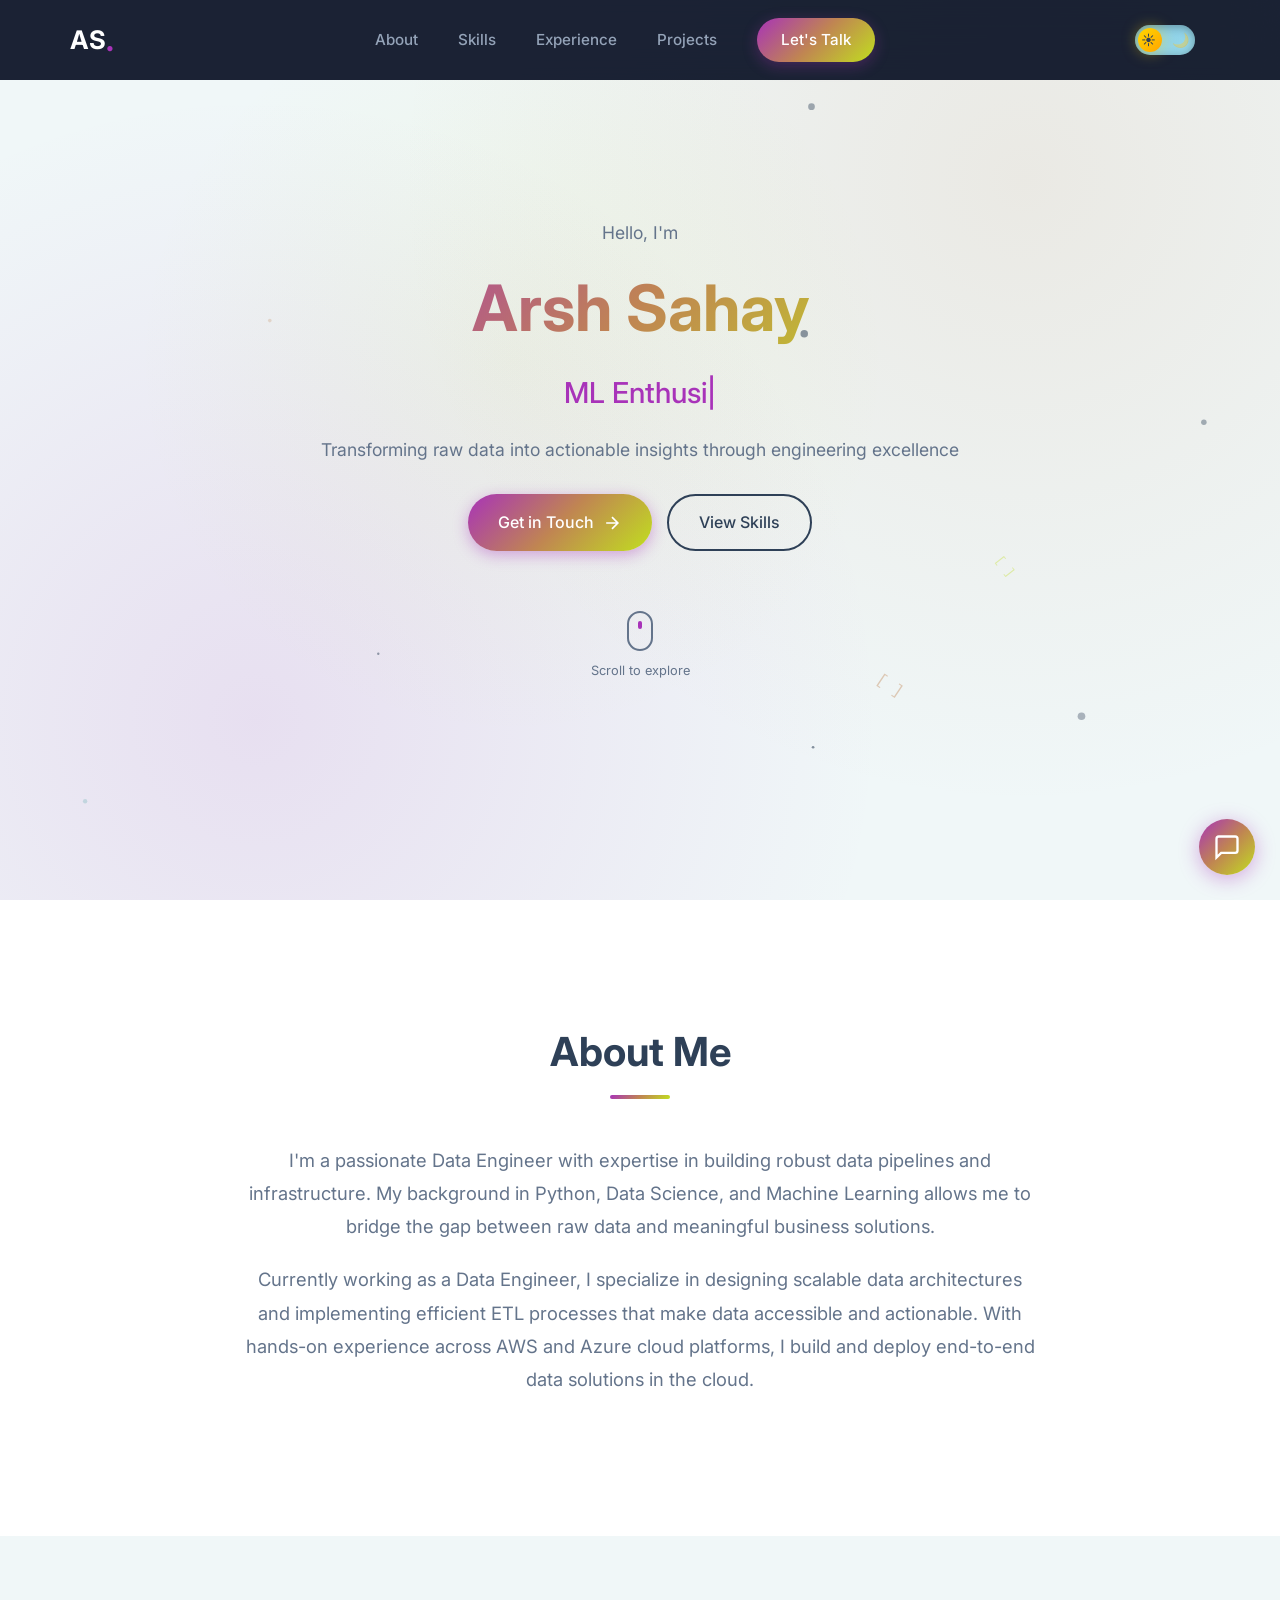
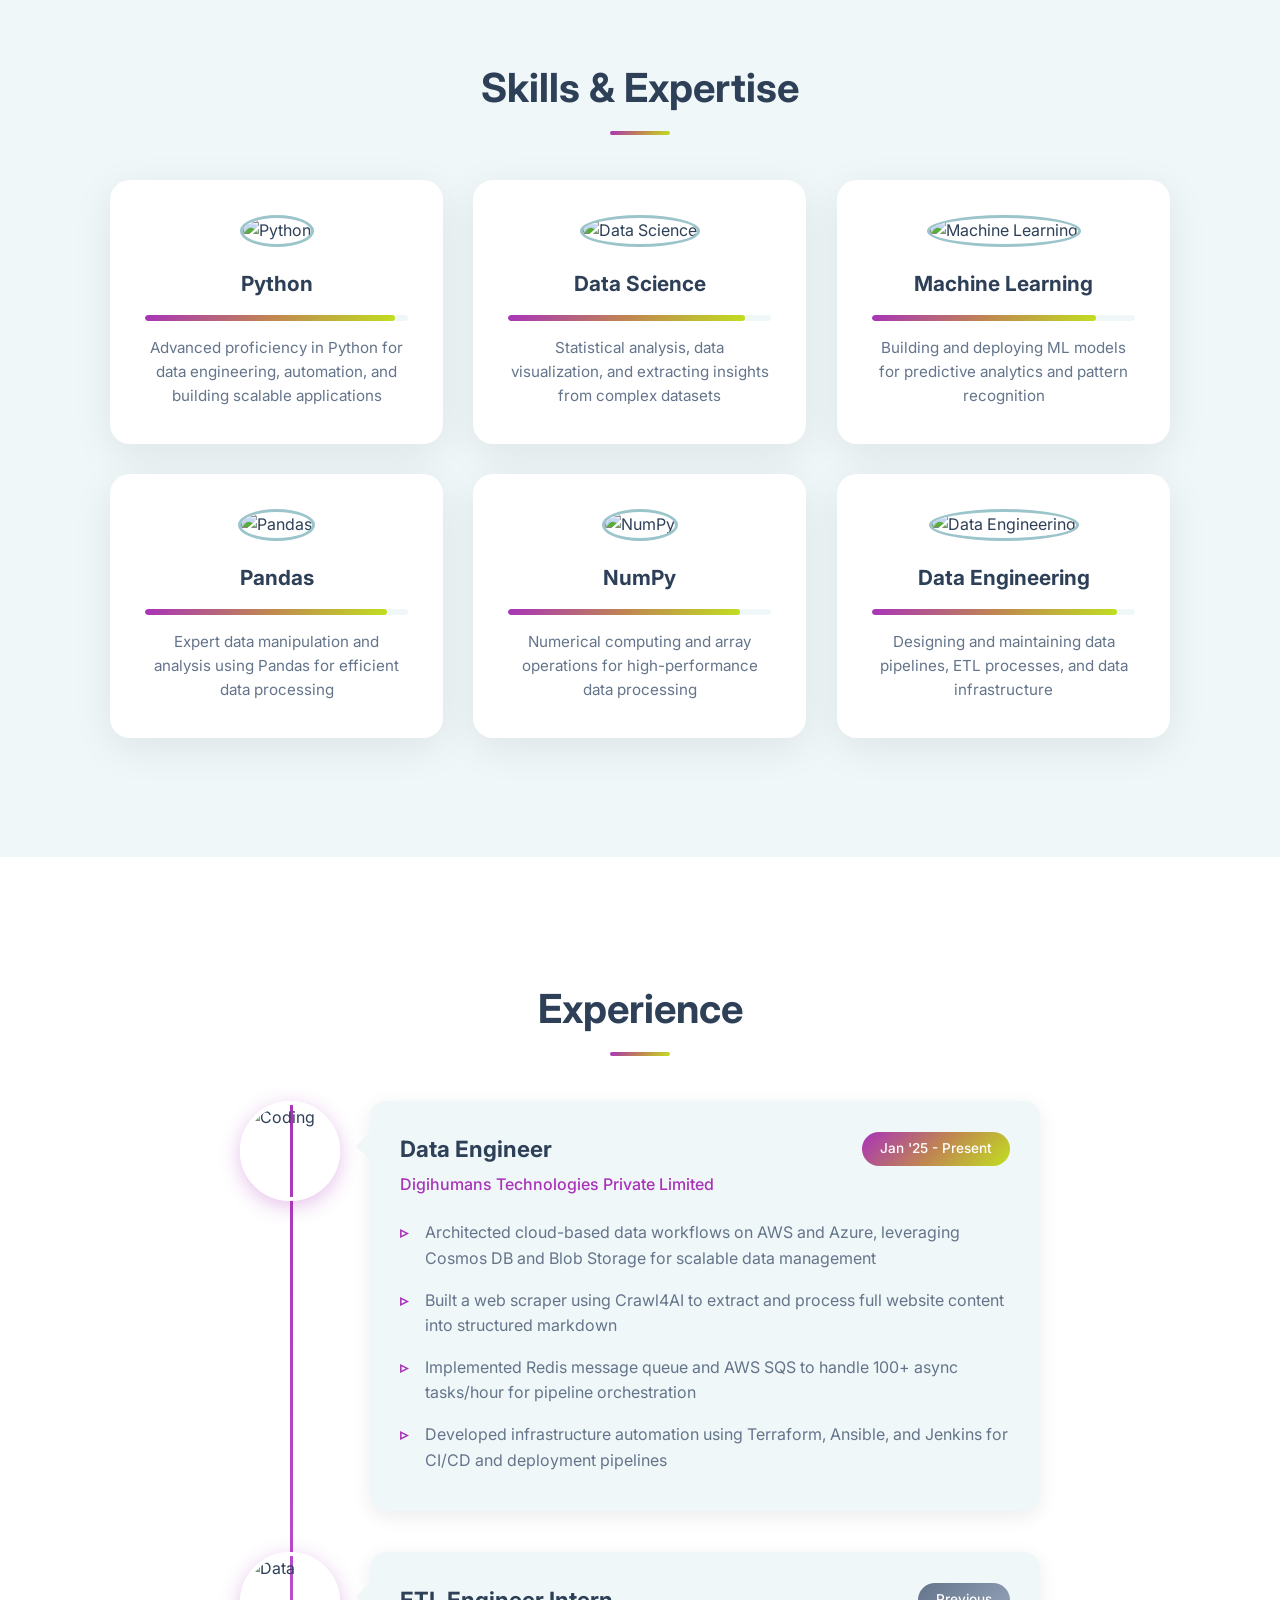
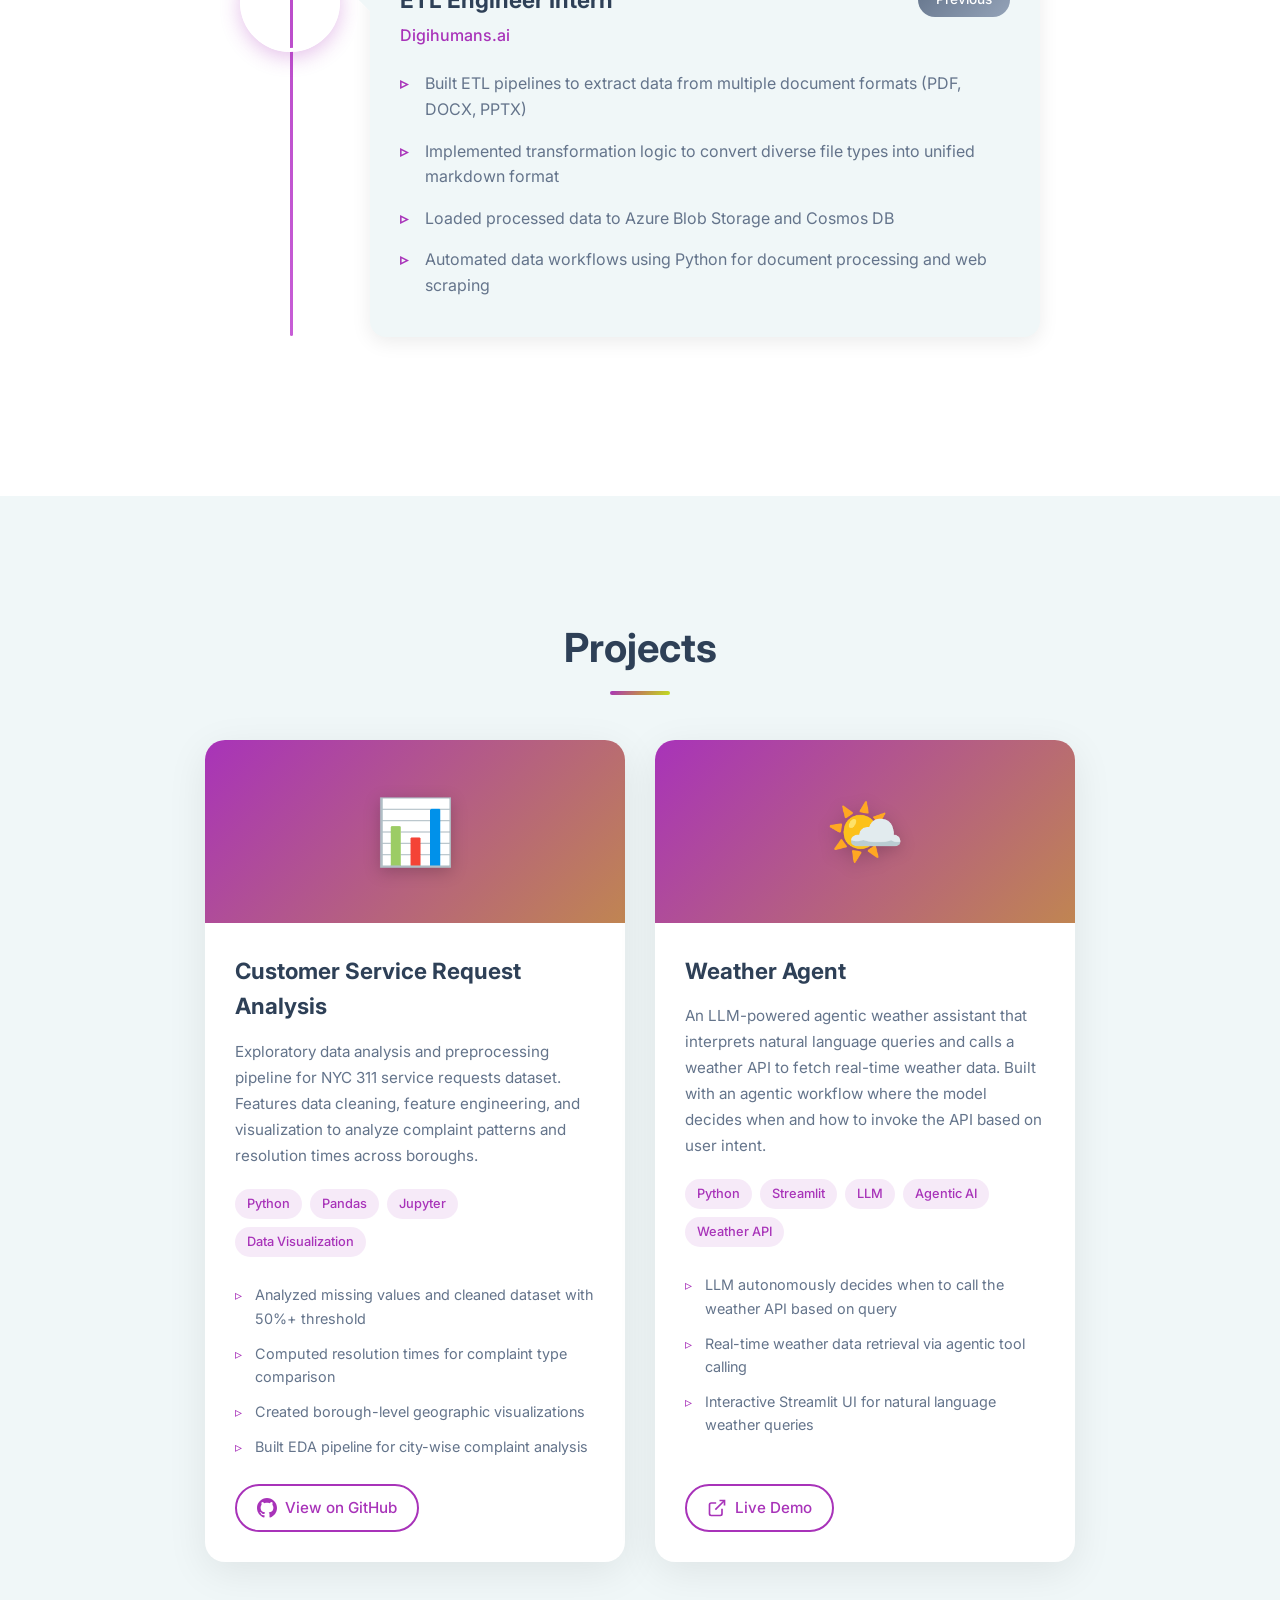
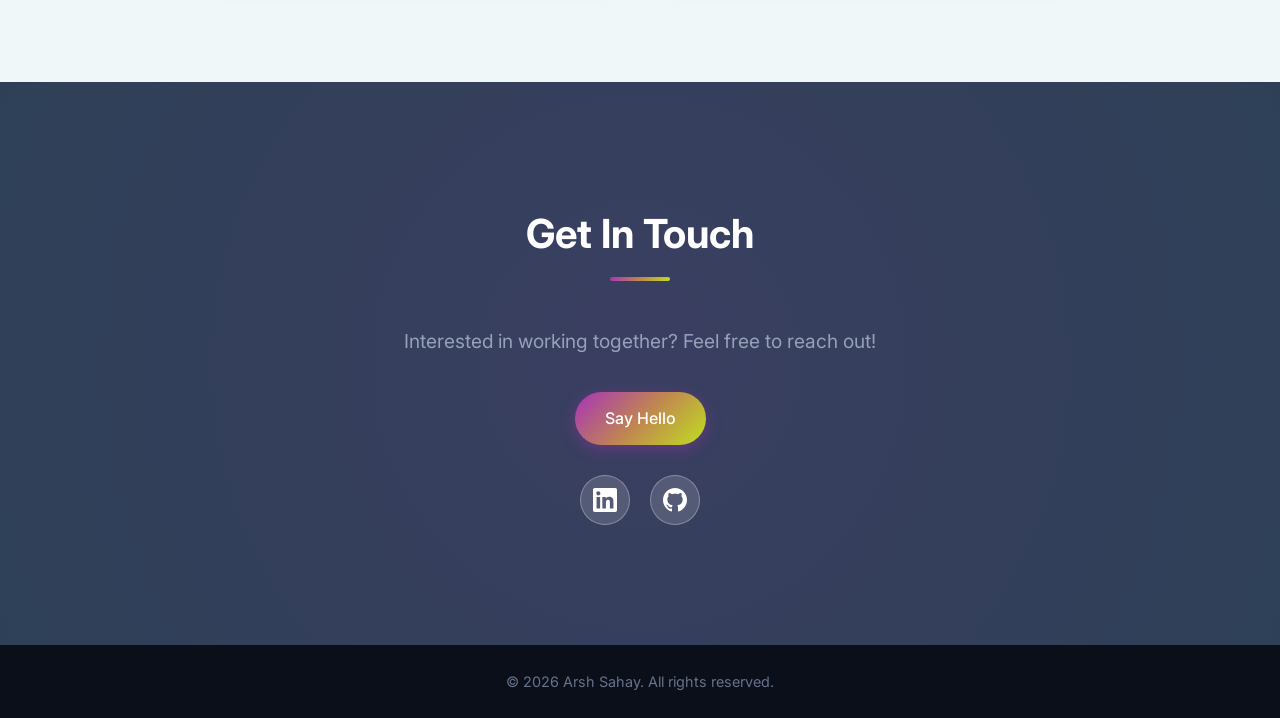
==== index.html @ 1d60248f "updation" ====
<!DOCTYPE html>
<html lang="en">
<head>
    <meta charset="UTF-8">
    <meta name="viewport" content="width=device-width, initial-scale=1.0">
    <title>Arsh Sahay | Data Engineer</title>
    <link rel="icon" type="image/png" href="coder.png">
    <link rel="stylesheet" href="styles.css">
    <link href="https://fonts.googleapis.com/css2?family=Inter:wght@300;400;500;600;700&display=swap" rel="stylesheet">
</head>
<body>
    <!-- Page Loader -->
    <div class="page-loader" id="page-loader">
        <div class="loader-content">
            <div class="loader-logo">AS<span class="loader-dot">.</span></div>
            <div class="loader-bar">
                <div class="loader-progress"></div>
            </div>
            <div class="loader-text">
                <span class="loader-typing"></span>
            </div>
            <div class="loader-particles">
                <span>🐍</span>
                <span>🐼</span>
                <span>📊</span>
                <span>🤖</span>
                <span>💻</span>
            </div>
        </div>
    </div>

    <nav class="navbar">
        <div class="nav-container">
            <a href="#" class="logo">
                <span class="logo-text">AS</span>
                <span class="logo-dot">.</span>
            </a>
            <ul class="nav-links">
                <li><a href="#about">About</a></li>
                <li><a href="#skills">Skills</a></li>
                <li><a href="#experience">Experience</a></li>
                <li><a href="#projects">Projects</a></li>
                <li><a href="#contact" class="nav-btn">Let's Talk</a></li>
            </ul>
            <div class="theme-toggle" id="theme-toggle" aria-label="Toggle dark mode">
                <div class="toggle-track">
                    <span class="toggle-icon sun">☀️</span>
                    <span class="toggle-icon moon">🌙</span>
                    <div class="toggle-thumb"></div>
                </div>
            </div>
            <div class="hamburger">
                <span></span>
                <span></span>
                <span></span>
            </div>
        </div>
    </nav>

    <section class="hero">
        <div class="hero-bg-animation"></div>
        <canvas id="particles-canvas"></canvas>
        <div class="hero-content">
            <p class="greeting">Hello, I'm</p>
            <h1 class="name">Arsh Sahay</h1>
            <h2 class="title">
                <span class="typing-text"></span><span class="cursor">|</span>
            </h2>
            <p class="tagline">Transforming raw data into actionable insights through engineering excellence</p>
            <div class="hero-buttons">
                <a href="#contact" class="btn btn-primary">
                    <span>Get in Touch</span>
                    <svg width="20" height="20" viewBox="0 0 24 24" fill="none" stroke="currentColor" stroke-width="2">
                        <path d="M5 12h14M12 5l7 7-7 7"/>
                    </svg>
                </a>
                <a href="#skills" class="btn btn-secondary">View Skills</a>
            </div>
            <div class="scroll-indicator">
                <div class="mouse"></div>
                <p>Scroll to explore</p>
            </div>
        </div>
    </section>

    <section id="about" class="about">
        <div class="container">
            <h2 class="section-title">About Me</h2>
            <div class="about-content">
                <p>I'm a passionate Data Engineer with expertise in building robust data pipelines and infrastructure. My background in Python, Data Science, and Machine Learning allows me to bridge the gap between raw data and meaningful business solutions.</p>
                <p>Currently working as a Data Engineer, I specialize in designing scalable data architectures and implementing efficient ETL processes that make data accessible and actionable. With hands-on experience across AWS and Azure cloud platforms, I build and deploy end-to-end data solutions in the cloud.</p>
            </div>
        </div>
    </section>
</body>
</html>

    <section id="skills" class="skills">
        <div class="container">
            <h2 class="section-title">Skills & Expertise</h2>
            <div class="skills-grid">
                <div class="skill-card" data-tilt>
                    <div class="skill-icon">
                        <img src="https://media.giphy.com/media/coxQHKASG60HrHtvkt/giphy.gif" alt="Python" class="skill-gif">
                    </div>
                    <h3>Python</h3>
                    <div class="skill-bar"><div class="skill-progress" data-progress="95"></div></div>
                    <p>Advanced proficiency in Python for data engineering, automation, and building scalable applications</p>
                </div>
                <div class="skill-card" data-tilt>
                    <div class="skill-icon">
                        <img src="https://media.giphy.com/media/l46Cy1rHbQ92uuLXa/giphy.gif" alt="Data Science" class="skill-gif">
                    </div>
                    <h3>Data Science</h3>
                    <div class="skill-bar"><div class="skill-progress" data-progress="90"></div></div>
                    <p>Statistical analysis, data visualization, and extracting insights from complex datasets</p>
                </div>
                <div class="skill-card" data-tilt>
                    <div class="skill-icon">
                        <img src="https://media.giphy.com/media/LaVp0AyqR5bGsC5Cbm/giphy.gif" alt="Machine Learning" class="skill-gif">
                    </div>
                    <h3>Machine Learning</h3>
                    <div class="skill-bar"><div class="skill-progress" data-progress="85"></div></div>
                    <p>Building and deploying ML models for predictive analytics and pattern recognition</p>
                </div>
                <div class="skill-card" data-tilt>
                    <div class="skill-icon">
                        <img src="https://media.giphy.com/media/xT9IgzoKnwFNmISR8I/giphy.gif" alt="Pandas" class="skill-gif">
                    </div>
                    <h3>Pandas</h3>
                    <div class="skill-bar"><div class="skill-progress" data-progress="92"></div></div>
                    <p>Expert data manipulation and analysis using Pandas for efficient data processing</p>
                </div>
                <div class="skill-card" data-tilt>
                    <div class="skill-icon">
                        <img src="https://media.giphy.com/media/26tn33aiTi1jkl6H6/giphy.gif" alt="NumPy" class="skill-gif">
                    </div>
                    <h3>NumPy</h3>
                    <div class="skill-bar"><div class="skill-progress" data-progress="88"></div></div>
                    <p>Numerical computing and array operations for high-performance data processing</p>
                </div>
                <div class="skill-card" data-tilt>
                    <div class="skill-icon">
                        <img src="https://media.giphy.com/media/3oKIPEqDGUULpEU0aQ/giphy.gif" alt="Data Engineering" class="skill-gif">
                    </div>
                    <h3>Data Engineering</h3>
                    <div class="skill-bar"><div class="skill-progress" data-progress="93"></div></div>
                    <p>Designing and maintaining data pipelines, ETL processes, and data infrastructure</p>
                </div>
            </div>
        </div>
    </section>

    <section id="experience" class="experience">
        <div class="container">
            <h2 class="section-title">Experience</h2>
            <div class="timeline">
                <div class="experience-card animate-on-scroll">
                    <div class="experience-icon">
                        <img src="https://media.giphy.com/media/qgQUggAC3Pfv687qPC/giphy.gif" alt="Coding" class="exp-gif">
                    </div>
                    <div class="experience-content">
                        <div class="experience-header">
                            <h3>Data Engineer</h3>
                            <span class="experience-date">Jan '25 - Present</span>
                        </div>
                        <p class="experience-company">Digihumans Technologies Private Limited</p>
                        <ul class="experience-list">
                            <li>Architected cloud-based data workflows on AWS and Azure, leveraging Cosmos DB and Blob Storage for scalable data management</li>
                            <li>Built a web scraper using Crawl4AI to extract and process full website content into structured markdown</li>
                            <li>Implemented Redis message queue and AWS SQS to handle 100+ async tasks/hour for pipeline orchestration</li>
                            <li>Developed infrastructure automation using Terraform, Ansible, and Jenkins for CI/CD and deployment pipelines</li>
                        </ul>
                    </div>
                </div>
                <div class="experience-card animate-on-scroll">
                    <div class="experience-icon">
                        <img src="https://media.giphy.com/media/l46Cy1rHbQ92uuLXa/giphy.gif" alt="Data" class="exp-gif">
                    </div>
                    <div class="experience-content">
                        <div class="experience-header">
                            <h3>ETL Engineer Intern</h3>
                            <span class="experience-date past">Previous</span>
                        </div>
                        <p class="experience-company">Digihumans.ai</p>
                        <ul class="experience-list">
                            <li>Built ETL pipelines to extract data from multiple document formats (PDF, DOCX, PPTX)</li>
                            <li>Implemented transformation logic to convert diverse file types into unified markdown format</li>
                            <li>Loaded processed data to Azure Blob Storage and Cosmos DB</li>
                            <li>Automated data workflows using Python for document processing and web scraping</li>
                        </ul>
                    </div>
                </div>
            </div>
        </div>
    </section>

    <section id="projects" class="projects">
        <div class="container">
            <h2 class="section-title">Projects</h2>
            <div class="projects-grid">
                <div class="project-card animate-on-scroll">
                    <div class="project-image">
                        <div class="project-icon">📊</div>
                    </div>
                    <div class="project-content">
                        <h3>Customer Service Request Analysis</h3>
                        <p>Exploratory data analysis and preprocessing pipeline for NYC 311 service requests dataset. Features data cleaning, feature engineering, and visualization to analyze complaint patterns and resolution times across boroughs.</p>
                        <div class="project-tech">
                            <span>Python</span>
                            <span>Pandas</span>
                            <span>Jupyter</span>
                            <span>Data Visualization</span>
                        </div>
                        <div class="project-highlights">
                            <ul>
                                <li>Analyzed missing values and cleaned dataset with 50%+ threshold</li>
                                <li>Computed resolution times for complaint type comparison</li>
                                <li>Created borough-level geographic visualizations</li>
                                <li>Built EDA pipeline for city-wise complaint analysis</li>
                            </ul>
                        </div>
                        <div class="project-links">
                            <a href="https://github.com/ArshF1/customer_service_request_analysis" target="_blank" rel="noopener noreferrer" class="project-link">
                                <svg viewBox="0 0 24 24" fill="currentColor" width="20" height="20">
                                    <path d="M12 0c-6.626 0-12 5.373-12 12 0 5.302 3.438 9.8 8.207 11.387.599.111.793-.261.793-.577v-2.234c-3.338.726-4.033-1.416-4.033-1.416-.546-1.387-1.333-1.756-1.333-1.756-1.089-.745.083-.729.083-.729 1.205.084 1.839 1.237 1.839 1.237 1.07 1.834 2.807 1.304 3.492.997.107-.775.418-1.305.762-1.604-2.665-.305-5.467-1.334-5.467-5.931 0-1.311.469-2.381 1.236-3.221-.124-.303-.535-1.524.117-3.176 0 0 1.008-.322 3.301 1.23.957-.266 1.983-.399 3.003-.404 1.02.005 2.047.138 3.006.404 2.291-1.552 3.297-1.23 3.297-1.23.653 1.653.242 2.874.118 3.176.77.84 1.235 1.911 1.235 3.221 0 4.609-2.807 5.624-5.479 5.921.43.372.823 1.102.823 2.222v3.293c0 .319.192.694.801.576 4.765-1.589 8.199-6.086 8.199-11.386 0-6.627-5.373-12-12-12z"/>
                                </svg>
                                View on GitHub
                            </a>
                        </div>
                    </div>
                </div>
                <div class="project-card animate-on-scroll">
                    <div class="project-image">
                        <div class="project-icon">🌤️</div>
                    </div>
                    <div class="project-content">
                        <h3>Weather Agent</h3>
                        <p>An LLM-powered agentic weather assistant that interprets natural language queries and calls a weather API to fetch real-time weather data. Built with an agentic workflow where the model decides when and how to invoke the API based on user intent.</p>
                        <div class="project-tech">
                            <span>Python</span>
                            <span>Streamlit</span>
                            <span>LLM</span>
                            <span>Agentic AI</span>
                            <span>Weather API</span>
                        </div>
                        <div class="project-highlights">
                            <ul>
                                <li>LLM autonomously decides when to call the weather API based on query</li>
                                <li>Real-time weather data retrieval via agentic tool calling</li>
                                <li>Interactive Streamlit UI for natural language weather queries</li>
                            </ul>
                        </div>
                        <div class="project-links">
                            <a href="https://project.arshsahay.in/weather-agent" target="_blank" rel="noopener noreferrer" class="project-link">
                                <svg viewBox="0 0 24 24" fill="none" stroke="currentColor" stroke-width="2" width="20" height="20">
                                    <path d="M18 13v6a2 2 0 0 1-2 2H5a2 2 0 0 1-2-2V8a2 2 0 0 1 2-2h6"/>
                                    <polyline points="15 3 21 3 21 9"/>
                                    <line x1="10" y1="14" x2="21" y2="3"/>
                                </svg>
                                Live Demo
                            </a>
                        </div>
                    </div>
                </div>
            </div>
        </div>
    </section>

    <section id="contact" class="contact">
        <div class="container">
            <h2 class="section-title">Get In Touch</h2>
            <p class="contact-text">Interested in working together? Feel free to reach out!</p>
            <div class="contact-buttons">
                <a href="mailto:official@arshsahay.in" class="btn btn-primary">Say Hello</a>
            </div>
            <div class="social-links">
                <a href="https://www.linkedin.com/in/arshsahay" target="_blank" rel="noopener noreferrer" class="social-link" aria-label="LinkedIn">
                    <svg viewBox="0 0 24 24" fill="currentColor" width="24" height="24">
                        <path d="M20.447 20.452h-3.554v-5.569c0-1.328-.027-3.037-1.852-3.037-1.853 0-2.136 1.445-2.136 2.939v5.667H9.351V9h3.414v1.561h.046c.477-.9 1.637-1.85 3.37-1.85 3.601 0 4.267 2.37 4.267 5.455v6.286zM5.337 7.433c-1.144 0-2.063-.926-2.063-2.065 0-1.138.92-2.063 2.063-2.063 1.14 0 2.064.925 2.064 2.063 0 1.139-.925 2.065-2.064 2.065zm1.782 13.019H3.555V9h3.564v11.452zM22.225 0H1.771C.792 0 0 .774 0 1.729v20.542C0 23.227.792 24 1.771 24h20.451C23.2 24 24 23.227 24 22.271V1.729C24 .774 23.2 0 22.222 0h.003z"/>
                    </svg>
                </a>
                <a href="https://github.com/ArshF1" target="_blank" rel="noopener noreferrer" class="social-link" aria-label="GitHub">
                    <svg viewBox="0 0 24 24" fill="currentColor" width="24" height="24">
                        <path d="M12 0c-6.626 0-12 5.373-12 12 0 5.302 3.438 9.8 8.207 11.387.599.111.793-.261.793-.577v-2.234c-3.338.726-4.033-1.416-4.033-1.416-.546-1.387-1.333-1.756-1.333-1.756-1.089-.745.083-.729.083-.729 1.205.084 1.839 1.237 1.839 1.237 1.07 1.834 2.807 1.304 3.492.997.107-.775.418-1.305.762-1.604-2.665-.305-5.467-1.334-5.467-5.931 0-1.311.469-2.381 1.236-3.221-.124-.303-.535-1.524.117-3.176 0 0 1.008-.322 3.301 1.23.957-.266 1.983-.399 3.003-.404 1.02.005 2.047.138 3.006.404 2.291-1.552 3.297-1.23 3.297-1.23.653 1.653.242 2.874.118 3.176.77.84 1.235 1.911 1.235 3.221 0 4.609-2.807 5.624-5.479 5.921.43.372.823 1.102.823 2.222v3.293c0 .319.192.694.801.576 4.765-1.589 8.199-6.086 8.199-11.386 0-6.627-5.373-12-12-12z"/>
                    </svg>
                </a>
            </div>
        </div>
    </section>

    <footer class="footer">
        <p>&copy; 2026 Arsh Sahay. All rights reserved.</p>
    </footer>

    <!-- Chatbot Widget -->
    <div class="chatbot-toggle" id="chatbot-toggle" aria-label="Open chatbot">
        <svg viewBox="0 0 24 24" fill="none" stroke="currentColor" stroke-width="2" width="28" height="28">
            <path d="M21 15a2 2 0 0 1-2 2H7l-4 4V5a2 2 0 0 1 2-2h14a2 2 0 0 1 2 2z"/>
        </svg>
    </div>

    <div class="chatbot-widget" id="chatbot-widget">
        <div class="chatbot-header">
            <div class="chatbot-header-info">
                <div class="chatbot-avatar">AS</div>
                <div>
                    <h4>Arsh's Assistant</h4>
                    <span class="chatbot-status">Online</span>
                </div>
            </div>
            <button class="chatbot-close" id="chatbot-close" aria-label="Close chatbot">
                <svg viewBox="0 0 24 24" fill="none" stroke="currentColor" stroke-width="2" width="20" height="20">
                    <path d="M18 6L6 18M6 6l12 12"/>
                </svg>
            </button>
        </div>
        <div class="chatbot-messages" id="chatbot-messages">
            <div class="chat-message bot">
                <div class="chat-bubble">Hey! 👋 I'm Arsh's assistant. Ask me anything about his skills, experience, or projects!</div>
            </div>
        </div>
        <div class="chatbot-input-area">
            <input type="text" id="chatbot-input" placeholder="Type a message..." autocomplete="off">
            <button id="chatbot-send" aria-label="Send message">
                <svg viewBox="0 0 24 24" fill="currentColor" width="20" height="20">
                    <path d="M2.01 21L23 12 2.01 3 2 10l15 2-15 2z"/>
                </svg>
            </button>
        </div>
    </div>

    <script src="script.js"></script>
</body>
</html>
---- styles.css ----
* {
    margin: 0;
    padding: 0;
    box-sizing: border-box;
}

:root {
    --light-blue: #9bc4cb;
    --golden-chestnut: #c08552;
    --charcoal-blue: #2e4057;
    --lemon-lime: #c1df1f;
    --amethyst: #a833b9;
    
    --primary: #a833b9;
    --primary-dark: #8a2a99;
    --primary-light: #c75dd6;
    --dark: #2e4057;
    --gray: #64748b;
    --light: #f0f7f8;
    --white: #ffffff;
    --accent: #c1df1f;
    --gradient: linear-gradient(135deg, #a833b9 0%, #c08552 50%, #c1df1f 100%);
    --gradient-alt: linear-gradient(135deg, #2e4057 0%, #a833b9 100%);
    
    /* Theme-specific variables */
    --bg-primary: #f0f7f8;
    --bg-secondary: #ffffff;
    --text-primary: #2e4057;
    --text-secondary: #64748b;
    --navbar-bg: rgba(15, 23, 42, 0.95);
    --card-bg: #ffffff;
    --card-shadow: rgba(0, 0, 0, 0.08);
}

/* Dark Theme */
[data-theme="dark"] {
    --bg-primary: #0f172a;
    --bg-secondary: #1e293b;
    --text-primary: #f1f5f9;
    --text-secondary: #94a3b8;
    --navbar-bg: rgba(15, 23, 42, 0.98);
    --card-bg: #1e293b;
    --card-shadow: rgba(0, 0, 0, 0.3);
    --light: #1e293b;
    --white: #0f172a;
    --dark: #f1f5f9;
}

html {
    scroll-behavior: smooth;
}

body {
    font-family: 'Inter', sans-serif;
    background-color: var(--bg-primary);
    color: var(--text-primary);
    line-height: 1.6;
    overflow-x: hidden;
    transition: background-color 0.5s ease, color 0.5s ease;
}

.container {
    max-width: 1100px;
    margin: 0 auto;
    padding: 0 20px;
}

/* Navbar */
.navbar {
    position: fixed;
    top: 0;
    width: 100%;
    background: var(--navbar-bg);
    backdrop-filter: blur(20px);
    z-index: 1000;
    transition: all 0.3s ease, background 0.5s ease;
}

.navbar.scrolled {
    box-shadow: 0 10px 30px rgba(0, 0, 0, 0.2);
}

.nav-container {
    max-width: 1200px;
    margin: 0 auto;
    padding: 18px 30px;
    display: flex;
    justify-content: space-between;
    align-items: center;
}

.logo {
    font-size: 1.6rem;
    font-weight: 700;
    text-decoration: none;
    display: flex;
    align-items: center;
}

.logo-text {
    color: var(--white);
}

[data-theme="dark"] .logo-text {
    color: #f1f5f9;
}

.logo-dot {
    color: var(--primary);
    font-size: 2rem;
    line-height: 1;
}

.nav-links {
    display: flex;
    list-style: none;
    gap: 40px;
    align-items: center;
}

.nav-links a {
    text-decoration: none;
    color: #94a3b8;
    font-weight: 500;
    font-size: 0.95rem;
    position: relative;
    transition: color 0.3s;
    display: flex;
    align-items: center;
    gap: 6px;
}

.nav-number {
    color: var(--primary);
    font-size: 0.8rem;
    font-weight: 600;
}

.nav-links a:hover {
    color: #f1f5f9;
}

.nav-btn {
    background: var(--gradient);
    padding: 10px 24px !important;
    border-radius: 50px;
    color: var(--white) !important;
    transition: all 0.3s ease !important;
    box-shadow: 0 4px 15px rgba(168, 51, 185, 0.3);
}

.nav-btn:hover {
    transform: translateY(-2px);
    box-shadow: 0 6px 20px rgba(168, 51, 185, 0.4);
}

.nav-btn .nav-number {
    display: none;
}

/* Hamburger Menu */
.hamburger {
    display: none;
    flex-direction: column;
    gap: 5px;
    cursor: pointer;
    padding: 5px;
}

.hamburger span {
    width: 25px;
    height: 2px;
    background: #f1f5f9;
    transition: all 0.3s ease;
    border-radius: 2px;
}

.hamburger.active span:nth-child(1) {
    transform: rotate(45deg) translate(5px, 5px);
}

.hamburger.active span:nth-child(2) {
    opacity: 0;
}

.hamburger.active span:nth-child(3) {
    transform: rotate(-45deg) translate(5px, -5px);
}

/* Theme Toggle */
.theme-toggle {
    cursor: pointer;
    margin-right: 15px;
}

.toggle-track {
    position: relative;
    width: 60px;
    height: 30px;
    background: linear-gradient(135deg, #1a1a2e 0%, #16213e 100%);
    border-radius: 30px;
    display: flex;
    align-items: center;
    justify-content: space-between;
    padding: 0 6px;
    transition: background 0.5s ease;
    box-shadow: inset 0 2px 10px rgba(0, 0, 0, 0.3);
}

.toggle-icon {
    font-size: 14px;
    z-index: 1;
    transition: opacity 0.3s ease;
}

.toggle-icon.sun {
    opacity: 0.4;
}

.toggle-icon.moon {
    opacity: 1;
}

.toggle-thumb {
    position: absolute;
    right: 3px;
    width: 24px;
    height: 24px;
    background: linear-gradient(135deg, #f5f5f5 0%, #e0e0e0 100%);
    border-radius: 50%;
    transition: all 0.5s cubic-bezier(0.68, -0.55, 0.265, 1.55);
    box-shadow: 0 2px 10px rgba(0, 0, 0, 0.3);
}

/* Light mode toggle styles */
[data-theme="light"] .toggle-track {
    background: linear-gradient(135deg, #87CEEB 0%, #98D8E8 100%);
}

[data-theme="light"] .toggle-thumb {
    right: calc(100% - 27px);
    background: linear-gradient(135deg, #FFD700 0%, #FFA500 100%);
    box-shadow: 0 0 15px rgba(255, 215, 0, 0.5);
}

[data-theme="light"] .toggle-icon.sun {
    opacity: 1;
}

[data-theme="light"] .toggle-icon.moon {
    opacity: 0.4;
}

/* Theme transition overlay */
.theme-transition {
    position: fixed;
    top: 0;
    left: 0;
    width: 100%;
    height: 100%;
    pointer-events: none;
    z-index: 9999;
}

/* Cat Animation Stage */
.cat-stage {
    position: fixed;
    bottom: 0;
    left: 0;
    width: 100%;
    height: 120px;
    z-index: 10000;
    pointer-events: none;
    overflow: hidden;
    background: linear-gradient(to top, rgba(46, 64, 87, 0.95) 0%, rgba(46, 64, 87, 0.8) 70%, transparent 100%);
    transform: translateY(100%);
    transition: transform 0.4s ease;
}

.cat-stage.visible {
    transform: translateY(0);
}

.cat-stage::before {
    content: '';
    position: absolute;
    bottom: 0;
    left: 0;
    width: 100%;
    height: 20px;
    background: #1a2634;
}

/* Ground line */
.cat-stage::after {
    content: '';
    position: absolute;
    bottom: 20px;
    left: 0;
    width: 100%;
    height: 2px;
    background: linear-gradient(90deg, transparent, #9bc4cb, #c08552, #a833b9, #c1df1f, transparent);
}

.theme-cat {
    position: absolute;
    bottom: 22px;
    left: -120px;
    width: 100px;
    height: 70px;
    z-index: 10001;
    pointer-events: none;
}

.theme-cat.walking {
    animation: catWalk 3s ease-in-out forwards;
}

.theme-cat.walking-back {
    animation: catWalkBack 3s ease-in-out forwards;
}

@keyframes catWalk {
    0% {
        left: -120px;
        transform: scaleX(1);
    }
    40% {
        left: calc(50% - 80px);
        transform: scaleX(1);
    }
    50% {
        left: calc(50% - 80px);
        transform: scaleX(1);
    }
    60% {
        left: calc(50% - 80px);
        transform: scaleX(-1);
    }
    100% {
        left: calc(100% + 120px);
        transform: scaleX(-1);
    }
}

@keyframes catWalkBack {
    0% {
        left: calc(100% + 120px);
        transform: scaleX(-1);
    }
    40% {
        left: calc(50% - 80px);
        transform: scaleX(-1);
    }
    50% {
        left: calc(50% - 80px);
        transform: scaleX(-1);
    }
    60% {
        left: calc(50% - 80px);
        transform: scaleX(1);
    }
    100% {
        left: -120px;
        transform: scaleX(1);
    }
}

/* Cat paw reaching animation */
.cat-paw-reach {
    transform-origin: bottom right;
    transition: transform 0.2s ease;
}

.theme-cat.reaching .cat-paw-reach {
    animation: pawReach 0.4s ease-in-out;
}

@keyframes pawReach {
    0% { transform: rotate(0deg) translateY(0); }
    50% { transform: rotate(-45deg) translateY(-15px); }
    100% { transform: rotate(0deg) translateY(0); }
}

.cat-body {
    position: relative;
    width: 100%;
    height: 100%;
}

/* Cat SVG Animation */
.cat-body svg {
    width: 100%;
    height: 100%;
}

.cat-legs-front, .cat-legs-back {
    animation: legMove 0.15s ease-in-out infinite alternate;
    transform-origin: top center;
}

.cat-legs-back {
    animation-delay: 0.075s;
}

@keyframes legMove {
    0% { transform: rotate(-20deg); }
    100% { transform: rotate(20deg); }
}

.cat-tail {
    animation: tailWag 0.4s ease-in-out infinite alternate;
    transform-origin: right center;
}

@keyframes tailWag {
    0% { transform: rotate(-15deg); }
    100% { transform: rotate(15deg); }
}

/* Light switch on the stage */
.light-switch {
    position: absolute;
    left: 50%;
    transform: translateX(-50%);
    bottom: 22px;
    width: 30px;
    height: 80px;
    z-index: 10000;
}

.switch-pole {
    fill: #64748b;
}

.switch-box {
    fill: #4a5568;
    stroke: #64748b;
    stroke-width: 2;
}

.switch-toggle {
    transition: transform 0.3s ease;
    transform-origin: center;
}

.light-switch.on .switch-toggle {
    transform: rotate(-30deg);
}

.light-switch.off .switch-toggle {
    transform: rotate(30deg);
}

/* Lamp posts on the stage */
.lamp-post {
    position: absolute;
    bottom: 20px;
    width: 30px;
    height: 70px;
}

.lamp-post.left {
    left: 20%;
}

.lamp-post.right {
    right: 20%;
}

.lamp-glow {
    transition: all 0.5s ease;
}

.lamp-post.on .lamp-glow {
    fill: #ffd700;
    filter: drop-shadow(0 0 15px rgba(255, 215, 0, 0.8));
}

.lamp-post.off .lamp-glow {
    fill: #4a5568;
    filter: none;
}

/* Screen darkness overlay */
.darkness-overlay {
    position: fixed;
    top: 0;
    left: 0;
    width: 100%;
    height: calc(100% - 100px);
    background: #0f172a;
    z-index: 9998;
    opacity: 0;
    pointer-events: none;
    visibility: hidden;
}

.darkness-overlay.active {
    visibility: visible;
    animation: fadeInDarkness 0.3s ease forwards;
}

.darkness-overlay.fade-out {
    animation: fadeOutDarkness 0.3s ease forwards;
}

@keyframes fadeInDarkness {
    from { opacity: 0; }
    to { opacity: 1; }
}

@keyframes fadeOutDarkness {
    from { opacity: 1; }
    to { opacity: 0; visibility: hidden; }
}

/* Message on stage */
.stage-message {
    position: absolute;
    top: 10px;
    left: 50%;
    transform: translateX(-50%);
    color: #c1df1f;
    font-size: 0.85rem;
    font-weight: 500;
    white-space: nowrap;
    opacity: 0;
    transition: opacity 0.3s ease;
}

.stage-message.visible {
    opacity: 1;
}

/* Hero Section */
.hero {
    min-height: 100vh;
    display: flex;
    align-items: center;
    justify-content: center;
    text-align: center;
    padding: 100px 20px;
    position: relative;
    background: var(--bg-primary);
    overflow: hidden;
    transition: background 0.5s ease;
}

.hero-bg-animation {
    position: absolute;
    top: 0;
    left: 0;
    width: 100%;
    height: 100%;
    background: 
        radial-gradient(circle at 20% 80%, rgba(168, 51, 185, 0.12) 0%, transparent 50%),
        radial-gradient(circle at 80% 20%, rgba(192, 133, 82, 0.12) 0%, transparent 50%),
        radial-gradient(circle at 40% 40%, rgba(193, 223, 31, 0.08) 0%, transparent 40%);
    animation: bgPulse 8s ease-in-out infinite;
}

[data-theme="dark"] .hero-bg-animation {
    background: 
        radial-gradient(circle at 20% 80%, rgba(168, 51, 185, 0.2) 0%, transparent 50%),
        radial-gradient(circle at 80% 20%, rgba(192, 133, 82, 0.15) 0%, transparent 50%),
        radial-gradient(circle at 40% 40%, rgba(193, 223, 31, 0.1) 0%, transparent 40%);
}

#particles-canvas {
    position: absolute;
    top: 0;
    left: 0;
    width: 100%;
    height: 100%;
    pointer-events: none;
}

@keyframes bgPulse {
    0%, 100% { opacity: 1; transform: scale(1); }
    50% { opacity: 0.8; transform: scale(1.05); }
}

.hero-content {
    max-width: 700px;
    position: relative;
    z-index: 1;
}

.greeting {
    font-size: 1.1rem;
    color: var(--gray);
    margin-bottom: 10px;
    animation: fadeInUp 0.8s ease forwards;
    opacity: 0;
}

.name {
    font-size: 4rem;
    font-weight: 700;
    background: var(--gradient);
    -webkit-background-clip: text;
    -webkit-text-fill-color: transparent;
    background-clip: text;
    margin-bottom: 10px;
    animation: fadeInUp 0.8s ease 0.2s forwards;
    opacity: 0;
}

.title {
    font-size: 1.8rem;
    font-weight: 500;
    color: var(--text-primary);
    margin-bottom: 20px;
    min-height: 2.5rem;
    animation: fadeInUp 0.8s ease 0.4s forwards;
    opacity: 0;
    transition: color 0.5s ease;
}

.typing-text {
    color: var(--primary);
}

.cursor {
    color: var(--primary);
    animation: blink 1s infinite;
}

@keyframes blink {
    0%, 50% { opacity: 1; }
    51%, 100% { opacity: 0; }
}

.tagline {
    font-size: 1.1rem;
    color: var(--text-secondary);
    margin-bottom: 30px;
    animation: fadeInUp 0.8s ease 0.6s forwards;
    opacity: 0;
    transition: color 0.5s ease;
}

@keyframes fadeInUp {
    from {
        opacity: 0;
        transform: translateY(30px);
    }
    to {
        opacity: 1;
        transform: translateY(0);
    }
}

.hero-buttons {
    display: flex;
    gap: 15px;
    justify-content: center;
    flex-wrap: wrap;
    animation: fadeInUp 0.8s ease 0.8s forwards;
    opacity: 0;
}

/* Scroll Indicator */
.scroll-indicator {
    margin-top: 60px;
    text-align: center;
    animation: fadeInUp 0.8s ease 1.2s forwards;
    opacity: 0;
}

.mouse {
    width: 26px;
    height: 40px;
    border: 2px solid var(--gray);
    border-radius: 20px;
    margin: 0 auto 10px;
    position: relative;
}

.mouse::before {
    content: '';
    position: absolute;
    top: 8px;
    left: 50%;
    transform: translateX(-50%);
    width: 4px;
    height: 8px;
    background: var(--primary);
    border-radius: 2px;
    animation: scroll 2s infinite;
}

@keyframes scroll {
    0% { opacity: 1; top: 8px; }
    100% { opacity: 0; top: 20px; }
}

.scroll-indicator p {
    font-size: 0.8rem;
    color: var(--gray);
}

/* Buttons */
.btn {
    display: inline-flex;
    align-items: center;
    gap: 8px;
    padding: 14px 30px;
    border-radius: 50px;
    text-decoration: none;
    font-weight: 500;
    transition: all 0.3s ease;
    position: relative;
    overflow: hidden;
}

.btn-primary {
    background: var(--gradient);
    color: var(--white);
    box-shadow: 0 4px 15px rgba(168, 51, 185, 0.4);
}

.btn-primary:hover {
    transform: translateY(-3px);
    box-shadow: 0 8px 25px rgba(168, 51, 185, 0.5);
}

.btn-primary svg {
    transition: transform 0.3s ease;
}

.btn-primary:hover svg {
    transform: translateX(5px);
}

.btn-secondary {
    background: transparent;
    color: var(--dark);
    border: 2px solid var(--dark);
}

.btn-secondary:hover {
    background: var(--dark);
    color: var(--white);
    transform: translateY(-3px);
}

/* Section Styles */
.section-title {
    font-size: 2.5rem;
    font-weight: 700;
    text-align: center;
    margin-bottom: 60px;
    color: var(--text-primary);
    position: relative;
    transition: color 0.5s ease;
}

.section-title::after {
    content: '';
    position: absolute;
    bottom: -15px;
    left: 50%;
    transform: translateX(-50%);
    width: 60px;
    height: 4px;
    background: var(--gradient);
    border-radius: 2px;
}

/* About Section */
.about {
    padding: 120px 20px;
    background: var(--bg-secondary);
    transition: background 0.5s ease;
}

.about-content {
    max-width: 800px;
    margin: 0 auto;
    text-align: center;
}

.about-content p {
    font-size: 1.15rem;
    color: var(--text-secondary);
    margin-bottom: 20px;
    line-height: 1.8;
    transition: color 0.5s ease;
}

/* Skills Section */
.skills {
    padding: 120px 20px;
    background: var(--bg-primary);
    transition: background 0.5s ease;
}

.skills-grid {
    display: grid;
    grid-template-columns: repeat(auto-fit, minmax(320px, 1fr));
    gap: 30px;
}

.skill-card {
    background: var(--card-bg);
    padding: 35px;
    border-radius: 20px;
    text-align: center;
    box-shadow: 0 10px 40px var(--card-shadow);
    transition: all 0.4s ease, background 0.5s ease;
    position: relative;
    overflow: hidden;
}

.skill-card::before {
    content: '';
    position: absolute;
    top: 0;
    left: 0;
    width: 100%;
    height: 4px;
    background: var(--gradient);
    transform: scaleX(0);
    transition: transform 0.4s ease;
}

.skill-card:hover::before {
    transform: scaleX(1);
}

.skill-card:hover {
    transform: translateY(-10px);
    box-shadow: 0 20px 50px rgba(168, 51, 185, 0.15);
}

.skill-icon {
    margin-bottom: 20px;
}

.skill-gif {
    width: 80px;
    height: 80px;
    object-fit: cover;
    border-radius: 50%;
    border: 3px solid var(--light-blue);
}

.skill-card h3 {
    font-size: 1.3rem;
    margin-bottom: 15px;
    color: var(--text-primary);
    transition: color 0.5s ease;
}

.skill-bar {
    width: 100%;
    height: 6px;
    background: var(--bg-primary);
    border-radius: 3px;
    margin-bottom: 15px;
    overflow: hidden;
    transition: background 0.5s ease;
}

.skill-progress {
    height: 100%;
    background: var(--gradient);
    border-radius: 3px;
    width: 0;
    transition: width 1.5s ease;
}

.skill-card p {
    font-size: 0.95rem;
    color: var(--text-secondary);
    line-height: 1.6;
    transition: color 0.5s ease;
}

/* Experience Section */
.experience {
    padding: 120px 20px;
    background: var(--bg-secondary);
    transition: background 0.5s ease;
}

.timeline {
    max-width: 800px;
    margin: 0 auto;
    position: relative;
}

.timeline::before {
    content: '';
    position: absolute;
    left: 50px;
    top: 0;
    bottom: 0;
    width: 3px;
    background: linear-gradient(180deg, var(--primary) 0%, var(--primary-light) 100%);
    border-radius: 2px;
}

.experience-card {
    display: flex;
    gap: 30px;
    margin-bottom: 40px;
    opacity: 0;
    transform: translateX(-30px);
    transition: all 0.6s ease;
}

.experience-card.visible {
    opacity: 1;
    transform: translateX(0);
}

.experience-icon {
    flex-shrink: 0;
    width: 100px;
    height: 100px;
    border-radius: 50%;
    overflow: hidden;
    border: 4px solid var(--bg-secondary);
    box-shadow: 0 5px 20px rgba(168, 51, 185, 0.3);
    position: relative;
    z-index: 1;
    transition: border-color 0.5s ease;
}

.exp-gif {
    width: 100%;
    height: 100%;
    object-fit: cover;
}

.experience-content {
    flex: 1;
    background: var(--bg-primary);
    padding: 30px;
    border-radius: 16px;
    position: relative;
    box-shadow: 0 5px 20px var(--card-shadow);
    transition: background 0.5s ease;
}

.experience-content::before {
    content: '';
    position: absolute;
    left: -10px;
    top: 35px;
    width: 20px;
    height: 20px;
    background: var(--bg-primary);
    transform: rotate(45deg);
    transition: background 0.5s ease;
}

.experience-header {
    display: flex;
    justify-content: space-between;
    align-items: center;
    margin-bottom: 5px;
    flex-wrap: wrap;
    gap: 10px;
}

.experience-header h3 {
    font-size: 1.4rem;
    color: var(--text-primary);
    transition: color 0.5s ease;
}

.experience-date {
    background: var(--gradient);
    color: var(--white);
    padding: 6px 18px;
    border-radius: 20px;
    font-size: 0.85rem;
    font-weight: 500;
}

.experience-date.past {
    background: linear-gradient(135deg, #64748b 0%, #94a3b8 100%);
}

.experience-company {
    color: var(--primary);
    font-weight: 500;
    margin-bottom: 15px;
}

.experience-list {
    list-style: none;
}

.experience-list li {
    padding: 8px 0;
    padding-left: 25px;
    position: relative;
    color: var(--text-secondary);
    transition: color 0.5s ease;
}

.experience-list li::before {
    content: "▹";
    position: absolute;
    left: 0;
    color: var(--primary);
    font-weight: bold;
}

/* Contact Section */
.contact {
    padding: 120px 20px;
    background: var(--dark);
    text-align: center;
    position: relative;
    overflow: hidden;
}

/* Projects Section */
.projects {
    padding: 120px 20px;
    background: var(--bg-primary);
    transition: background 0.5s ease;
}

.projects-grid {
    display: grid;
    grid-template-columns: repeat(auto-fit, minmax(300px, 1fr));
    gap: 30px;
    max-width: 900px;
    margin: 0 auto;
    padding: 0 15px;
}

@media (max-width: 768px) {
    .projects-grid {
        grid-template-columns: 1fr;
        max-width: 100%;
        padding: 0;
    }
    
    .project-card {
        margin: 0 auto;
        max-width: 100%;
    }
}

.project-card {
    background: var(--card-bg);
    border-radius: 20px;
    overflow: hidden;
    box-shadow: 0 10px 40px var(--card-shadow);
    transition: all 0.4s ease, background 0.5s ease, opacity 0.6s ease, transform 0.6s ease;
    opacity: 0;
    transform: translateY(40px);
    display: flex;
    flex-direction: column;
}

.project-card.visible {
    opacity: 1;
    transform: translateY(0);
}

.project-card:hover {
    transform: translateY(-10px);
    box-shadow: 0 20px 50px rgba(168, 51, 185, 0.15);
}

.project-image {
    background: linear-gradient(135deg, var(--primary) 0%, var(--golden-chestnut) 100%);
    padding: 40px;
    display: flex;
    align-items: center;
    justify-content: center;
}

.project-icon {
    font-size: 4rem;
    filter: drop-shadow(0 4px 8px rgba(0, 0, 0, 0.2));
}

.project-content {
    padding: 30px;
    display: flex;
    flex-direction: column;
    flex: 1;
}

.project-content h3 {
    font-size: 1.4rem;
    color: var(--text-primary);
    margin-bottom: 15px;
    transition: color 0.5s ease;
}

.project-content > p {
    color: var(--text-secondary);
    font-size: 0.95rem;
    line-height: 1.7;
    margin-bottom: 20px;
    transition: color 0.5s ease;
}

.project-tech {
    display: flex;
    flex-wrap: wrap;
    gap: 8px;
    margin-bottom: 20px;
}

.project-tech span {
    background: rgba(168, 51, 185, 0.1);
    color: var(--primary);
    padding: 5px 12px;
    border-radius: 20px;
    font-size: 0.8rem;
    font-weight: 500;
}

[data-theme="dark"] .project-tech span {
    background: rgba(168, 51, 185, 0.2);
}

.project-highlights {
    margin-bottom: 20px;
}

.project-highlights ul {
    list-style: none;
    padding: 0;
}

.project-highlights li {
    color: var(--text-secondary);
    font-size: 0.9rem;
    padding: 6px 0;
    padding-left: 20px;
    position: relative;
    transition: color 0.5s ease;
}

.project-highlights li::before {
    content: "▹";
    position: absolute;
    left: 0;
    color: var(--primary);
}

.project-links {
    display: flex;
    gap: 15px;
    margin-top: auto;
}

.project-link {
    display: inline-flex;
    align-items: center;
    gap: 8px;
    color: var(--primary);
    text-decoration: none;
    font-weight: 500;
    font-size: 0.95rem;
    padding: 10px 20px;
    border: 2px solid var(--primary);
    border-radius: 30px;
    transition: all 0.3s ease;
}

.project-link:hover {
    background: var(--primary);
    color: #ffffff;
    transform: translateY(-2px);
}

.project-link svg {
    transition: transform 0.3s ease;
}

.project-link:hover svg {
    transform: scale(1.1);
}

.contact::before {
    content: '';
    position: absolute;
    top: -50%;
    left: -50%;
    width: 200%;
    height: 200%;
    background: radial-gradient(circle, rgba(168, 51, 185, 0.1) 0%, transparent 50%);
    animation: contactBg 15s linear infinite;
}

@keyframes contactBg {
    from { transform: rotate(0deg); }
    to { transform: rotate(360deg); }
}

.contact .section-title {
    color: var(--white);
    position: relative;
    z-index: 1;
}

.contact-text {
    color: #94a3b8;
    font-size: 1.2rem;
    margin-bottom: 35px;
    position: relative;
    z-index: 1;
}

.contact .btn {
    position: relative;
    z-index: 1;
}

.contact-buttons {
    margin-bottom: 30px;
    position: relative;
    z-index: 1;
}

.social-links {
    display: flex;
    justify-content: center;
    gap: 20px;
    position: relative;
    z-index: 1;
}

.social-link {
    display: flex;
    align-items: center;
    justify-content: center;
    width: 50px;
    height: 50px;
    border-radius: 50%;
    background: rgba(255, 255, 255, 0.15);
    color: #ffffff;
    transition: all 0.3s ease;
    border: 1px solid rgba(255, 255, 255, 0.3);
}

[data-theme="dark"] .social-link {
    color: #2e4057;
    background: rgba(46, 64, 87, 0.2);
    border: 1px solid rgba(46, 64, 87, 0.4);
}

.social-link:hover {
    background: var(--primary);
    color: #ffffff;
    transform: translateY(-5px);
    box-shadow: 0 10px 25px rgba(168, 51, 185, 0.4);
}

[data-theme="dark"] .social-link:hover {
    color: #ffffff;
}

/* Footer */
.footer {
    background: #0a0f1a;
    padding: 25px;
    text-align: center;
}

.footer p {
    color: var(--gray);
    font-size: 0.9rem;
}

/* Responsive */
@media (max-width: 768px) {
    .name {
        font-size: 2.8rem;
    }
    
    .title {
        font-size: 1.4rem;
    }
    
    .hamburger {
        display: flex;
    }
    
    .nav-links {
        position: fixed;
        top: 0;
        right: -100%;
        width: 70%;
        max-width: 300px;
        height: 100vh;
        background: rgba(15, 23, 42, 0.98);
        flex-direction: column;
        justify-content: center;
        align-items: center;
        gap: 30px;
        transition: right 0.4s ease;
        box-shadow: -10px 0 30px rgba(0, 0, 0, 0.3);
    }
    
    .nav-links.active {
        right: 0;
    }
    
    .nav-links a {
        font-size: 1.1rem;
    }
    
    .skills-grid {
        grid-template-columns: 1fr;
    }
    
    .timeline::before {
        left: 20px;
    }
    
    .experience-card {
        flex-direction: column;
        align-items: flex-start;
    }
    
    .experience-icon {
        width: 70px;
        height: 70px;
        margin-left: -15px;
    }
    
    .experience-content::before {
        display: none;
    }
}


/* Cursor Trail Effect */
.cursor-trail {
    position: fixed;
    pointer-events: none;
    z-index: 9997;
    border-radius: 50%;
    transform: translate(-50%, -50%);
    opacity: 0;
    transition: opacity 0.3s ease;
}

.cursor-trail.particle {
    width: 8px;
    height: 8px;
    background: var(--gradient);
    animation: cursorFade 1s ease forwards;
}

.cursor-trail.symbol {
    font-size: 14px;
    animation: cursorSymbolFade 1.2s ease forwards;
}

@keyframes cursorFade {
    0% {
        opacity: 0.8;
        transform: translate(-50%, -50%) scale(1);
    }
    100% {
        opacity: 0;
        transform: translate(-50%, -50%) scale(0);
    }
}

@keyframes cursorSymbolFade {
    0% {
        opacity: 0.7;
        transform: translate(-50%, -50%) scale(1) rotate(0deg);
    }
    100% {
        opacity: 0;
        transform: translate(-50%, -50%) scale(0.5) rotate(180deg) translateY(-20px);
    }
}

/* Main cursor dot */
.cursor-dot {
    position: fixed;
    width: 8px;
    height: 8px;
    background: var(--primary);
    border-radius: 50%;
    pointer-events: none;
    z-index: 9999;
    transform: translate(-50%, -50%);
    transition: transform 0.1s ease, background 0.3s ease;
    mix-blend-mode: difference;
}

.cursor-dot.hover {
    transform: translate(-50%, -50%) scale(2);
    background: var(--accent);
}

/* Cursor ring */
.cursor-ring {
    position: fixed;
    width: 35px;
    height: 35px;
    border: 2px solid var(--primary);
    border-radius: 50%;
    pointer-events: none;
    z-index: 9998;
    transform: translate(-50%, -50%);
    transition: all 0.15s ease-out;
    opacity: 0.5;
}

.cursor-ring.hover {
    width: 50px;
    height: 50px;
    border-color: var(--accent);
    opacity: 0.8;
}

.cursor-ring.click {
    transform: translate(-50%, -50%) scale(0.8);
    border-width: 3px;
}


/* Page Loader */
.page-loader {
    position: fixed;
    top: 0;
    left: 0;
    width: 100%;
    height: 100%;
    background: linear-gradient(135deg, #0f172a 0%, #1e293b 50%, #2e4057 100%);
    z-index: 99999;
    display: flex;
    align-items: center;
    justify-content: center;
    transition: opacity 0.5s ease, visibility 0.5s ease;
}

.page-loader.hidden {
    opacity: 0;
    visibility: hidden;
}

.loader-content {
    text-align: center;
}

.loader-logo {
    font-size: 4rem;
    font-weight: 700;
    color: #f1f5f9;
    margin-bottom: 30px;
    animation: logoFloat 2s ease-in-out infinite;
}

.loader-dot {
    color: var(--primary);
    display: inline-block;
    animation: dotPulse 1s ease-in-out infinite;
}

@keyframes logoFloat {
    0%, 100% { transform: translateY(0); }
    50% { transform: translateY(-10px); }
}

@keyframes dotPulse {
    0%, 100% { opacity: 1; transform: scale(1); }
    50% { opacity: 0.5; transform: scale(1.2); }
}

.loader-bar {
    width: 250px;
    height: 4px;
    background: rgba(255, 255, 255, 0.1);
    border-radius: 4px;
    margin: 0 auto 25px;
    overflow: hidden;
}

.loader-progress {
    height: 100%;
    width: 0%;
    background: var(--gradient);
    border-radius: 4px;
    animation: loadProgress 2s ease-in-out forwards;
}

@keyframes loadProgress {
    0% { width: 0%; }
    20% { width: 20%; }
    50% { width: 60%; }
    80% { width: 85%; }
    100% { width: 100%; }
}

.loader-text {
    color: #94a3b8;
    font-family: 'Courier New', monospace;
    font-size: 0.95rem;
    margin-bottom: 30px;
    min-height: 24px;
}

.loader-typing::after {
    content: '|';
    animation: blink 0.7s infinite;
}

.loader-particles {
    display: flex;
    justify-content: center;
    gap: 20px;
}

.loader-particles span {
    font-size: 1.8rem;
    opacity: 0;
    animation: particlePop 0.5s ease forwards;
}

.loader-particles span:nth-child(1) { animation-delay: 0.3s; }
.loader-particles span:nth-child(2) { animation-delay: 0.5s; }
.loader-particles span:nth-child(3) { animation-delay: 0.7s; }
.loader-particles span:nth-child(4) { animation-delay: 0.9s; }
.loader-particles span:nth-child(5) { animation-delay: 1.1s; }

@keyframes particlePop {
    0% {
        opacity: 0;
        transform: scale(0) translateY(20px);
    }
    50% {
        transform: scale(1.3) translateY(-10px);
    }
    100% {
        opacity: 1;
        transform: scale(1) translateY(0);
    }
}

/* Page content hidden during load */
body.loading .navbar,
body.loading .hero,
body.loading .about,
body.loading .skills,
body.loading .experience,
body.loading .contact,
body.loading .footer {
    opacity: 0;
}

/* Reveal animation after load */
body:not(.loading) .navbar {
    animation: slideDown 0.6s ease forwards;
}

body:not(.loading) .hero-content {
    animation: fadeInUp 0.8s ease 0.2s forwards;
}

@keyframes slideDown {
    from {
        opacity: 0;
        transform: translateY(-100%);
    }
    to {
        opacity: 1;
        transform: translateY(0);
    }
}


/* Performance Optimizations */
.hero-content,
.skill-card,
.experience-card,
#particles-canvas {
    will-change: transform, opacity;
}

/* Reduced motion support */
@media (prefers-reduced-motion: reduce) {
    *,
    *::before,
    *::after {
        animation-duration: 0.01ms !important;
        animation-iteration-count: 1 !important;
        transition-duration: 0.01ms !important;
    }
    
    .hero-bg-animation,
    .cursor-trail,
    .cursor-dot,
    .cursor-ring,
    #particles-canvas {
        display: none !important;
    }
}

/* Mobile optimizations */
@media (max-width: 768px) {
    .cursor-dot,
    .cursor-ring,
    .cursor-trail {
        display: none !important;
    }
    
    .hero-bg-animation {
        animation: none;
    }
    
    .skill-card {
        will-change: auto;
    }
}

/* GPU acceleration for animations */
.theme-cat,
.cat-stage,
.loader-content,
.navbar {
    transform: translateZ(0);
    backface-visibility: hidden;
}


/* Chatbot Widget */
.chatbot-toggle {
    position: fixed;
    bottom: 25px;
    right: 25px;
    width: 56px;
    height: 56px;
    border-radius: 50%;
    background: var(--gradient);
    color: #ffffff;
    border: none;
    cursor: pointer;
    display: flex;
    align-items: center;
    justify-content: center;
    box-shadow: 0 4px 20px rgba(168, 51, 185, 0.4);
    z-index: 9990;
    transition: all 0.3s ease;
    animation: chatPulse 3s ease-in-out infinite;
}

.chatbot-toggle:hover {
    transform: scale(1.1);
    box-shadow: 0 6px 30px rgba(168, 51, 185, 0.6);
}

.chatbot-toggle svg {
    stroke: #ffffff;
}

@keyframes chatPulse {
    0%, 100% { box-shadow: 0 4px 20px rgba(168, 51, 185, 0.4); }
    50% { box-shadow: 0 4px 30px rgba(168, 51, 185, 0.7); }
}

.chatbot-widget {
    position: fixed;
    bottom: 95px;
    right: 25px;
    width: 370px;
    max-height: 500px;
    background: var(--card-bg);
    border-radius: 20px;
    box-shadow: 0 10px 50px rgba(0, 0, 0, 0.2);
    z-index: 9990;
    display: flex;
    flex-direction: column;
    overflow: hidden;
    opacity: 0;
    visibility: hidden;
    transform: translateY(20px) scale(0.95);
    transition: all 0.3s cubic-bezier(0.4, 0, 0.2, 1);
    border: 1px solid rgba(168, 51, 185, 0.15);
    overflow-x: hidden;
}

.chatbot-widget.open {
    opacity: 1;
    visibility: visible;
    transform: translateY(0) scale(1);
}

.chatbot-header {
    background: var(--gradient);
    padding: 16px 20px;
    display: flex;
    align-items: center;
    justify-content: space-between;
    flex-shrink: 0;
}

.chatbot-header-info {
    display: flex;
    align-items: center;
    gap: 12px;
}

.chatbot-avatar {
    width: 38px;
    height: 38px;
    border-radius: 50%;
    background: rgba(255, 255, 255, 0.2);
    color: #ffffff;
    display: flex;
    align-items: center;
    justify-content: center;
    font-weight: 700;
    font-size: 0.85rem;
}

.chatbot-header h4 {
    color: #ffffff;
    font-size: 0.95rem;
    font-weight: 600;
    margin: 0;
}

.chatbot-status {
    color: rgba(255, 255, 255, 0.8);
    font-size: 0.75rem;
}

.chatbot-close {
    background: rgba(255, 255, 255, 0.15);
    border: none;
    border-radius: 50%;
    width: 32px;
    height: 32px;
    display: flex;
    align-items: center;
    justify-content: center;
    cursor: pointer;
    transition: background 0.2s ease;
    color: #ffffff;
}

.chatbot-close svg {
    stroke: #ffffff;
}

.chatbot-close:hover {
    background: rgba(255, 255, 255, 0.3);
}

.chatbot-messages {
    flex: 1;
    overflow-y: auto;
    padding: 20px;
    display: flex;
    flex-direction: column;
    gap: 14px;
    min-height: 250px;
    max-height: 320px;
    scrollbar-width: thin;
    scrollbar-color: rgba(168, 51, 185, 0.3) transparent;
}

.chatbot-messages::-webkit-scrollbar {
    width: 5px;
}

.chatbot-messages::-webkit-scrollbar-thumb {
    background: rgba(168, 51, 185, 0.3);
    border-radius: 10px;
}

.chat-message {
    display: flex;
    max-width: 85%;
    min-width: 0;
}

.chat-message.bot {
    align-self: flex-start;
}

.chat-message.user {
    align-self: flex-end;
}

.chat-bubble {
    padding: 12px 16px;
    border-radius: 18px;
    font-size: 0.9rem;
    line-height: 1.5;
    word-wrap: break-word;
    overflow-wrap: break-word;
    word-break: break-word;
    min-width: 0;
    max-width: 100%;
    overflow-x: hidden;
}

.chat-message.bot .chat-bubble {
    background: var(--bg-primary);
    color: var(--text-primary);
    border-bottom-left-radius: 4px;
}

.chat-message.bot .chat-bubble strong {
    color: var(--primary);
    font-weight: 600;
}

.chat-message.bot .chat-bubble em {
    opacity: 0.9;
}

.chat-message.bot .chat-bubble a {
    color: var(--primary);
    text-decoration: underline;
    text-underline-offset: 2px;
}

.chat-message.bot .chat-bubble a:hover {
    opacity: 0.8;
}

.chat-message.bot .chat-bubble pre {
    background: rgba(0, 0, 0, 0.15);
    border-radius: 8px;
    padding: 10px 12px;
    margin: 8px 0;
    overflow-x: auto;
    font-size: 0.82rem;
    max-width: 100%;
    white-space: pre-wrap;
    word-break: break-all;
}

.chat-message.bot .chat-bubble code {
    font-family: 'Courier New', monospace;
    font-size: 0.85rem;
}

.chat-inline-code {
    background: rgba(168, 51, 185, 0.12);
    padding: 2px 6px;
    border-radius: 4px;
}

.chat-message.bot .chat-bubble ul,
.chat-message.bot .chat-bubble ol {
    margin: 6px 0;
    padding-left: 18px;
}

.chat-message.bot .chat-bubble li {
    margin: 3px 0;
    font-size: 0.88rem;
}

.chat-heading {
    display: block;
    font-size: 1.05rem;
    color: var(--primary);
    margin: 8px 0 4px;
}

.chat-subheading {
    display: block;
    font-size: 0.95rem;
    color: var(--primary);
    margin: 6px 0 3px;
}

.chat-hr {
    border: none;
    border-top: 1px solid rgba(168, 51, 185, 0.2);
    margin: 8px 0;
}

.chat-table {
    width: 100%;
    border-collapse: collapse;
    margin: 8px 0;
    font-size: 0.82rem;
}

.chat-table th,
.chat-table td {
    border: 1px solid rgba(168, 51, 185, 0.2);
    padding: 6px 10px;
    text-align: left;
}

.chat-table th {
    background: rgba(168, 51, 185, 0.1);
    color: var(--primary);
    font-weight: 600;
}

.chat-table tr:nth-child(even) td {
    background: rgba(168, 51, 185, 0.04);
}

.chat-message.user .chat-bubble {
    background: var(--gradient);
    color: #ffffff;
    border-bottom-right-radius: 4px;
}

.chat-typing {
    display: flex;
    gap: 5px;
    padding: 12px 18px;
    align-items: center;
}

.chat-typing span {
    width: 8px;
    height: 8px;
    border-radius: 50%;
    background: var(--primary);
    opacity: 0.4;
    animation: typingDot 1.4s ease-in-out infinite;
}

.chat-typing span:nth-child(2) { animation-delay: 0.2s; }
.chat-typing span:nth-child(3) { animation-delay: 0.4s; }

@keyframes typingDot {
    0%, 60%, 100% { opacity: 0.4; transform: translateY(0); }
    30% { opacity: 1; transform: translateY(-5px); }
}

.chatbot-input-area {
    display: flex;
    padding: 14px;
    gap: 10px;
    border-top: 1px solid rgba(168, 51, 185, 0.1);
    flex-shrink: 0;
    background: var(--card-bg);
}

#chatbot-input {
    flex: 1;
    padding: 10px 16px;
    border: 2px solid rgba(168, 51, 185, 0.15);
    border-radius: 25px;
    background: var(--bg-primary);
    color: var(--text-primary);
    font-size: 0.9rem;
    font-family: 'Inter', sans-serif;
    outline: none;
    transition: border-color 0.3s ease;
}

#chatbot-input::placeholder {
    color: var(--text-secondary);
}

#chatbot-input:focus {
    border-color: var(--primary);
}

#chatbot-send {
    width: 40px;
    height: 40px;
    border-radius: 50%;
    background: var(--gradient);
    border: none;
    cursor: pointer;
    display: flex;
    align-items: center;
    justify-content: center;
    color: #ffffff;
    transition: transform 0.2s ease;
    flex-shrink: 0;
}

#chatbot-send:hover {
    transform: scale(1.1);
}

#chatbot-send svg {
    fill: #ffffff;
}

/* Mobile chatbot */
@media (max-width: 768px) {
    .chatbot-widget {
        width: calc(100% - 30px);
        right: 15px;
        bottom: 85px;
        max-height: 70vh;
    }

    .chatbot-toggle {
        bottom: 20px;
        right: 20px;
        width: 50px;
        height: 50px;
    }
}
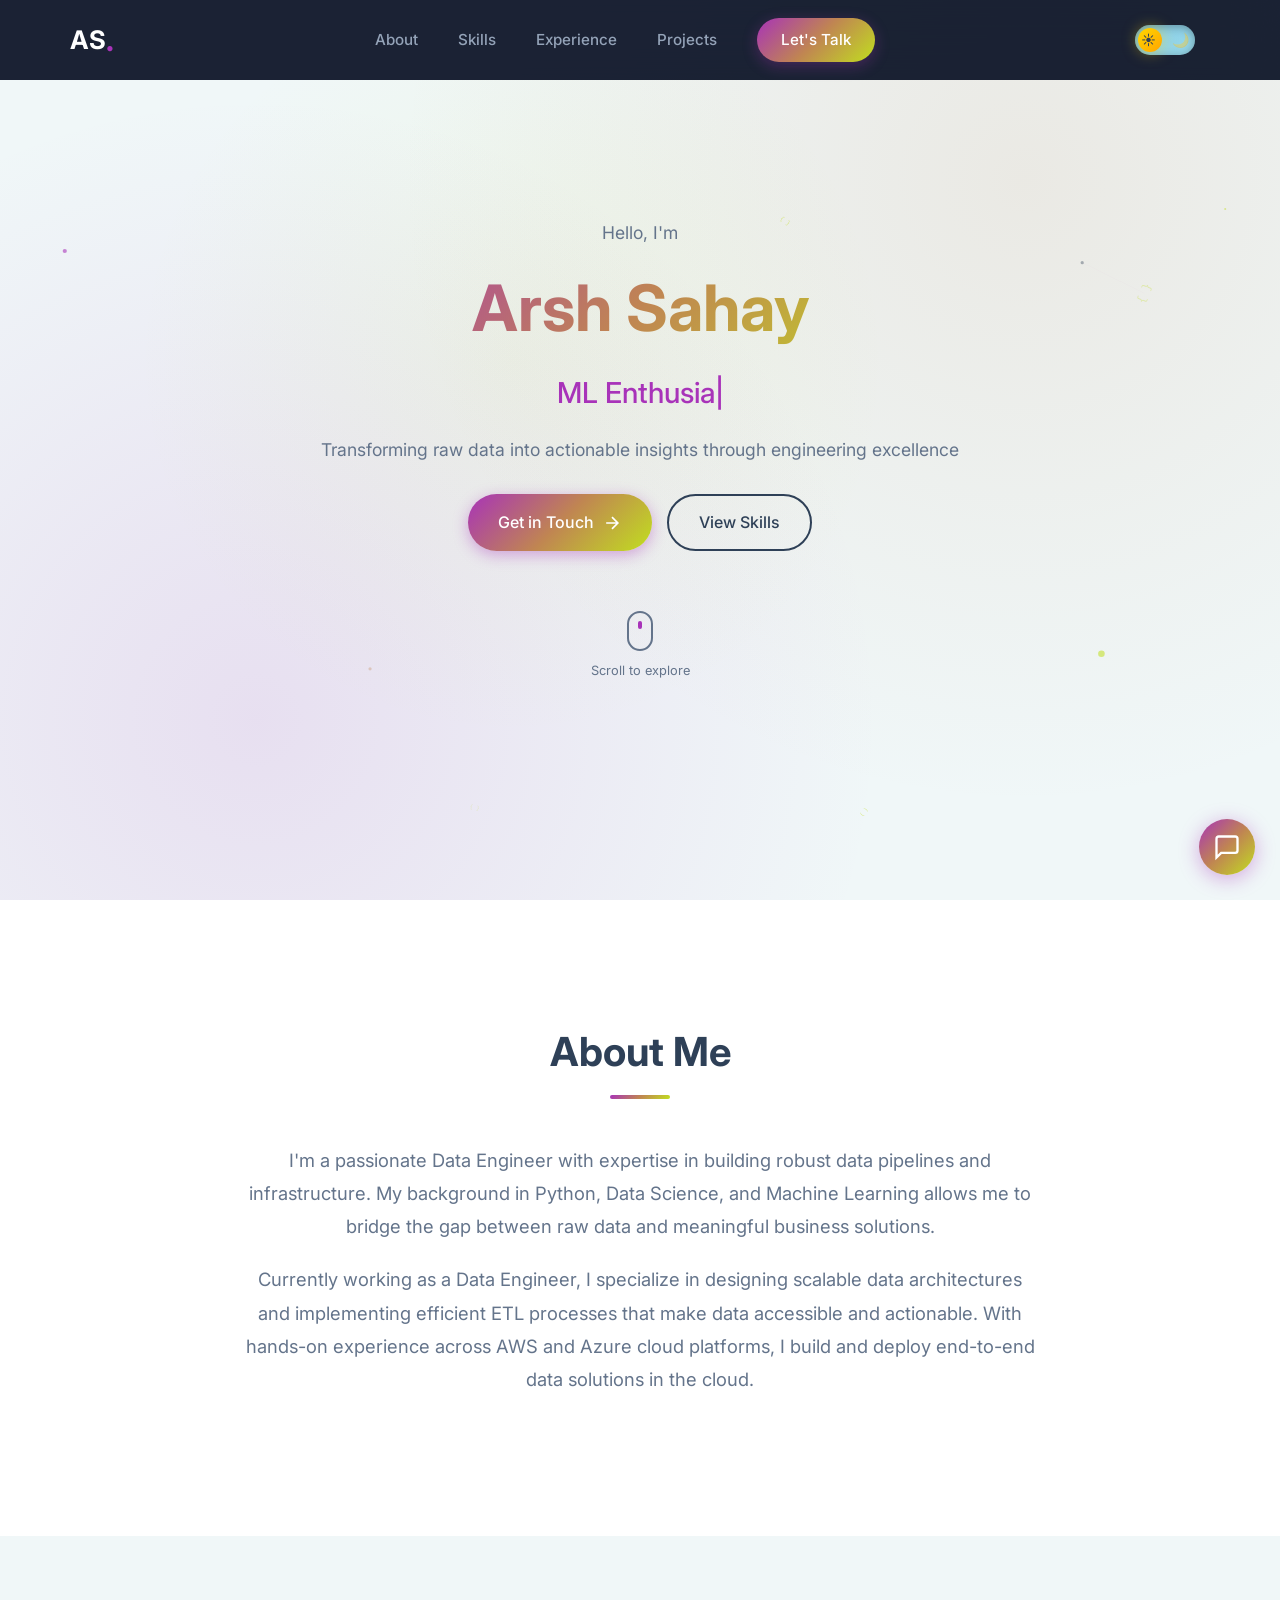
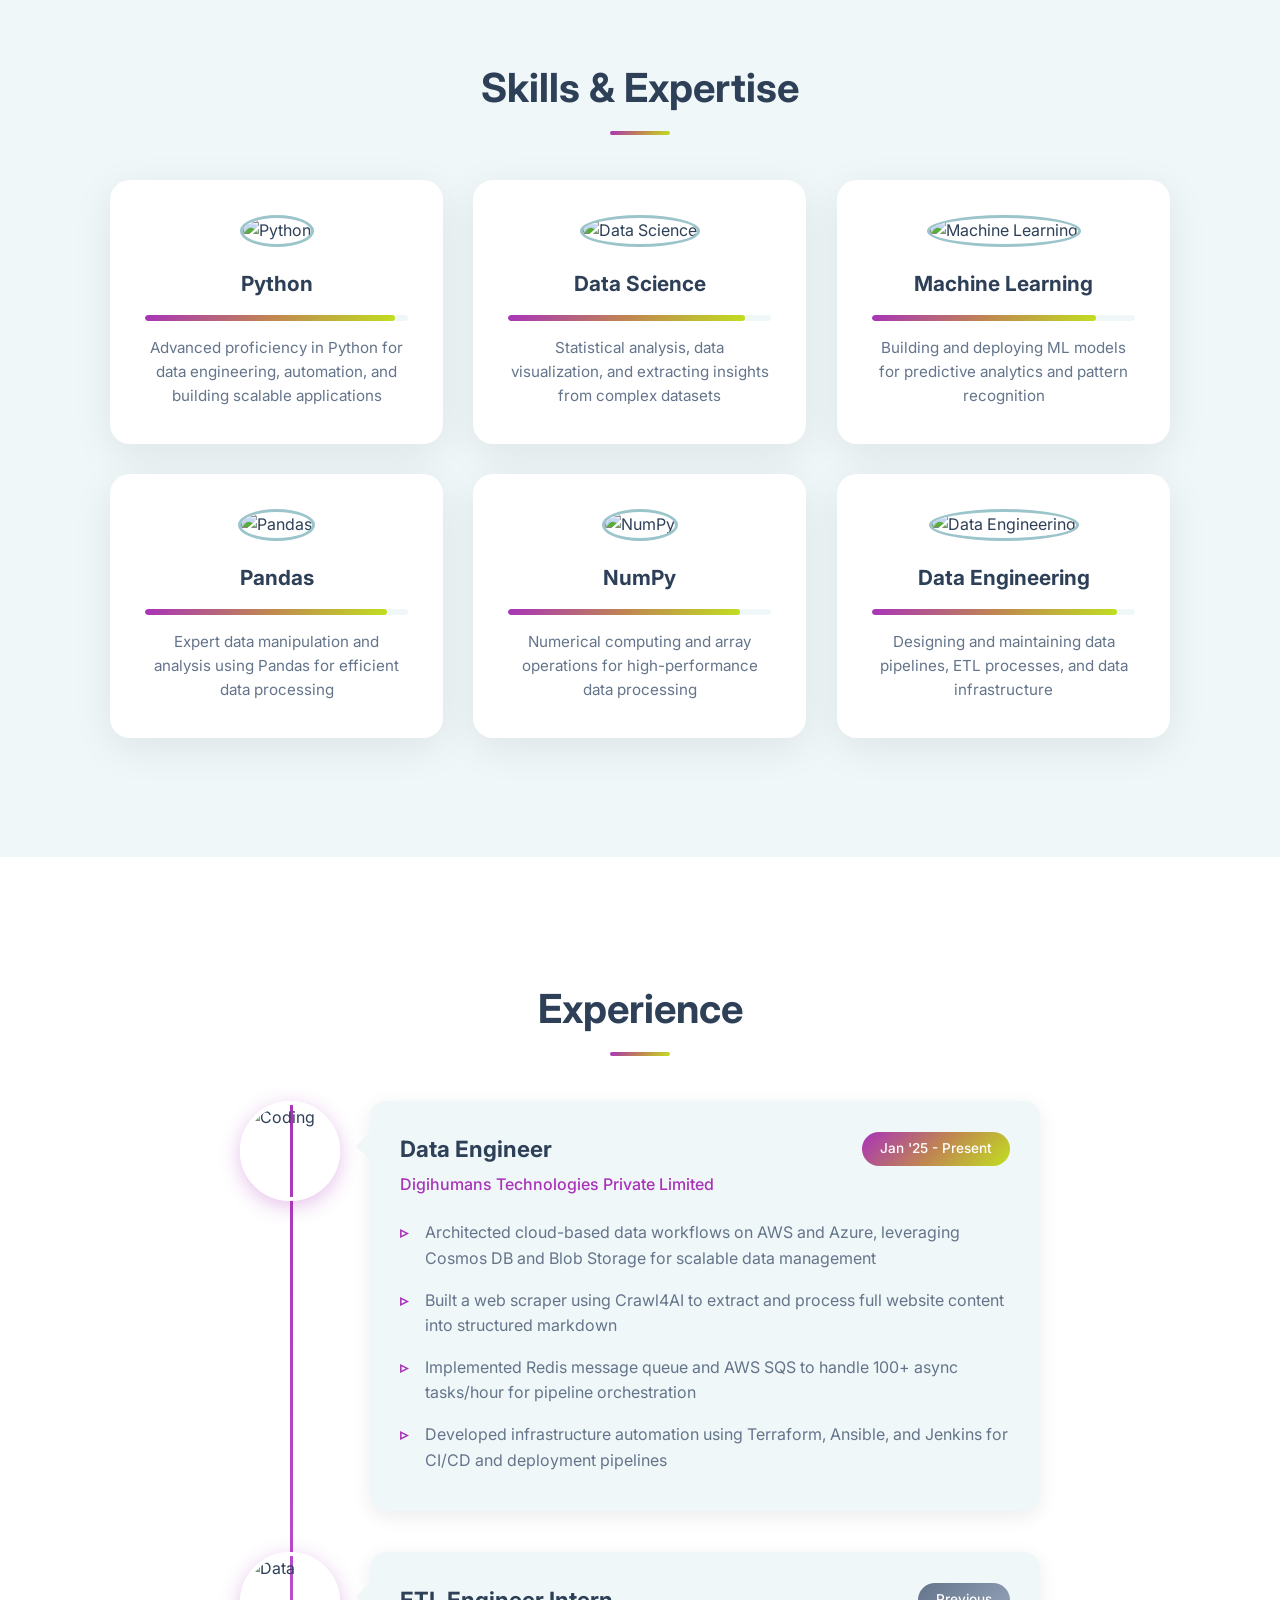
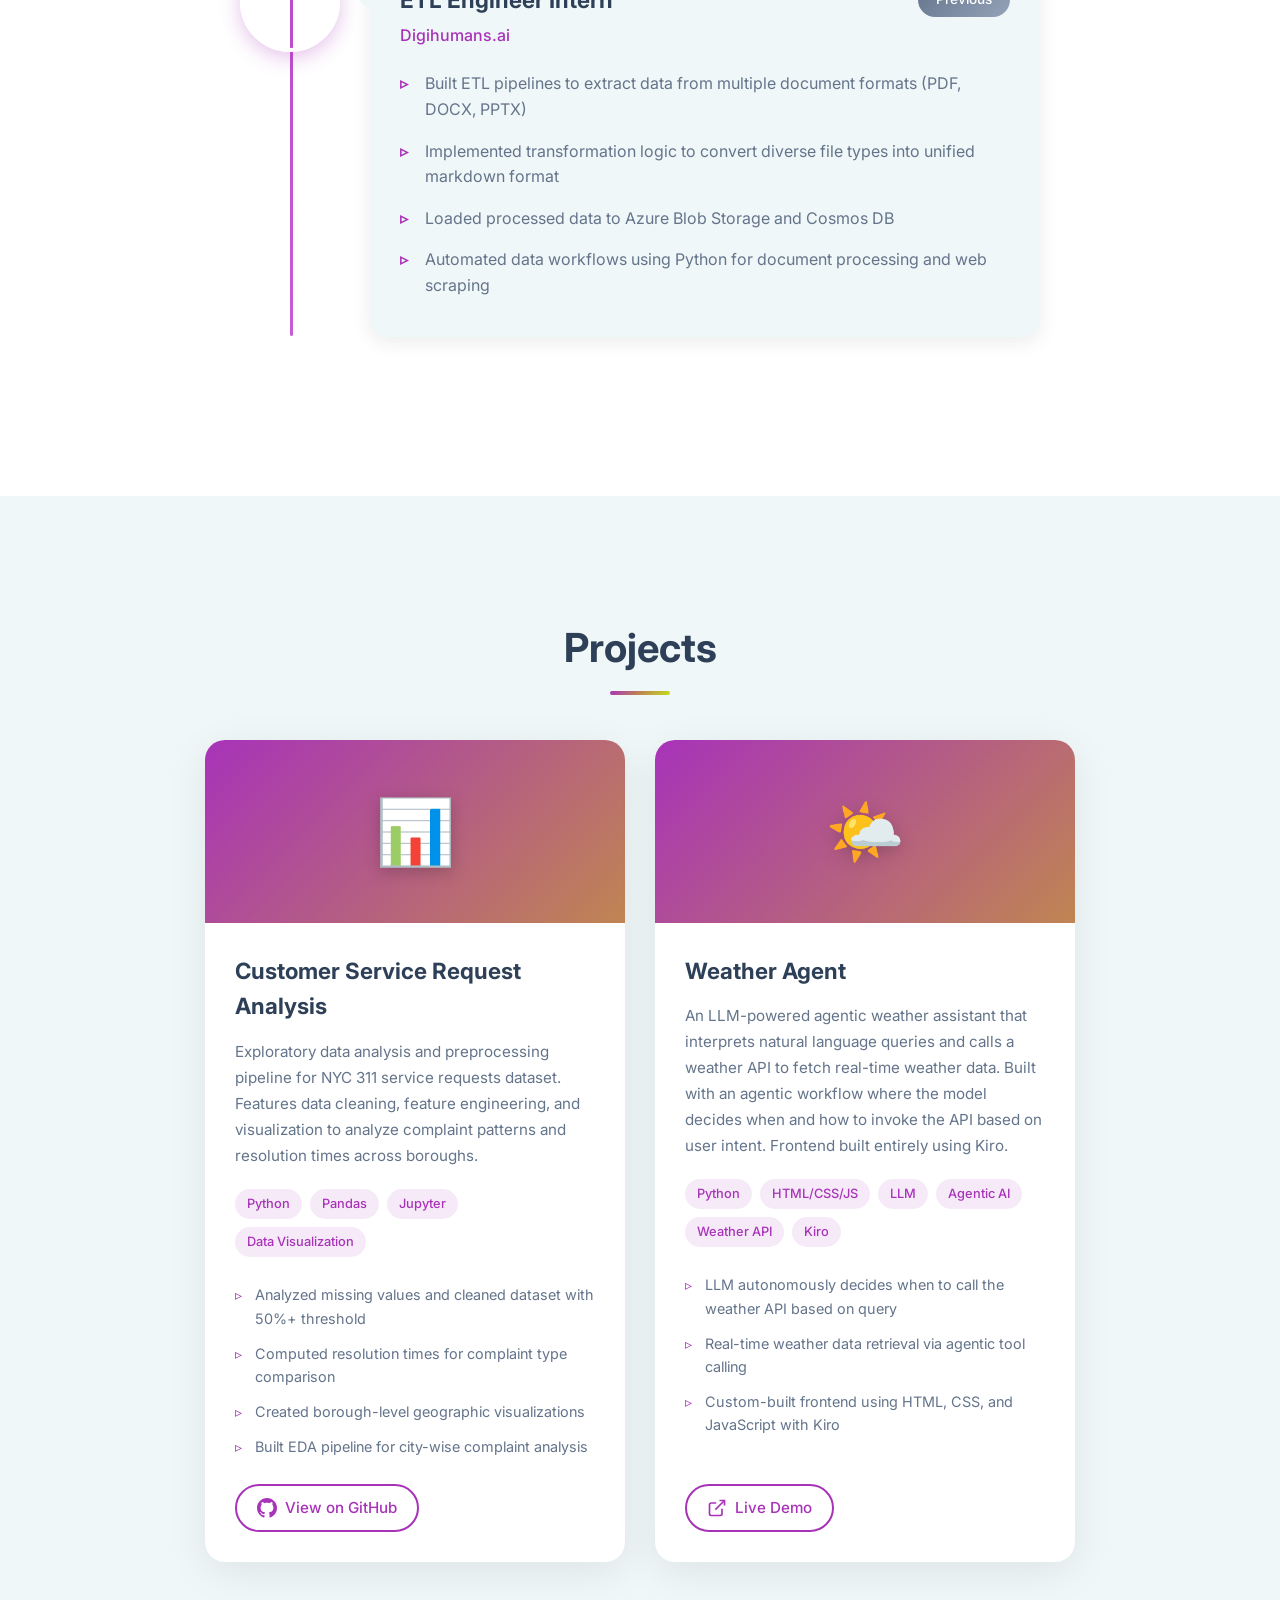
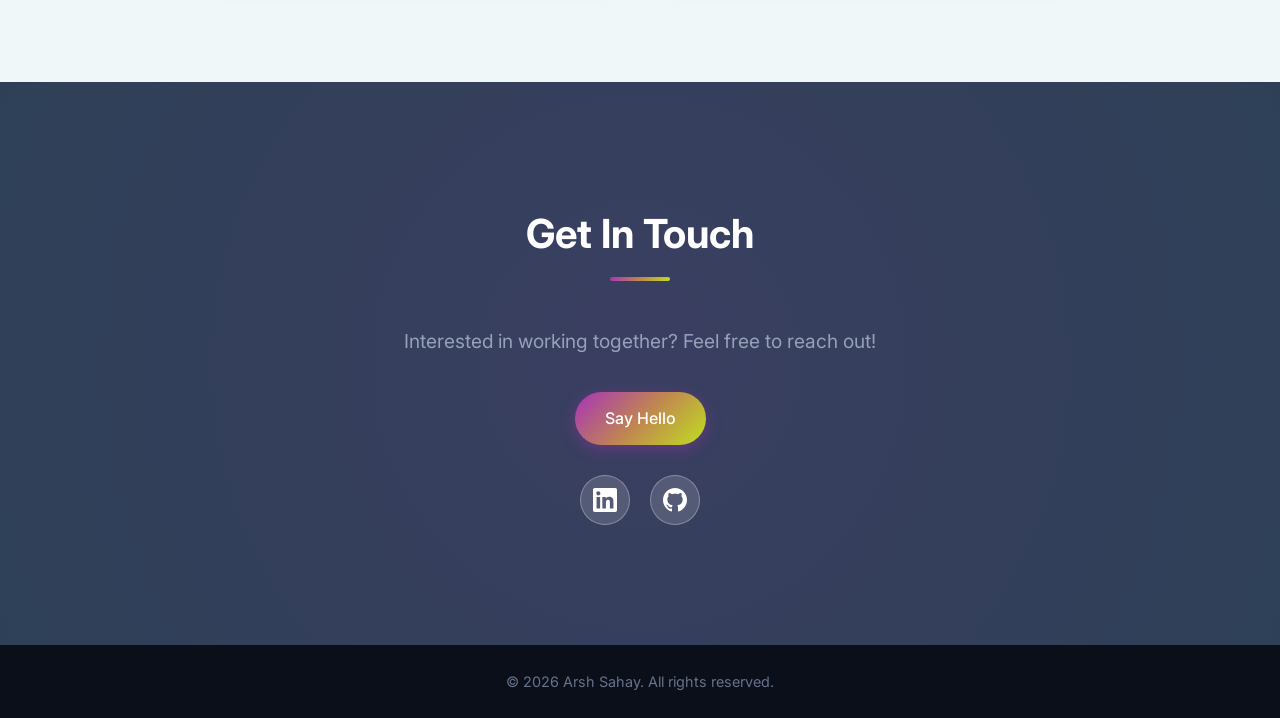
==== commit d7280163: "projects_update" ====
--- a/index.html
+++ b/index.html
@@ -236,19 +236,20 @@
                     </div>
                     <div class="project-content">
                         <h3>Weather Agent</h3>
-                        <p>An LLM-powered agentic weather assistant that interprets natural language queries and calls a weather API to fetch real-time weather data. Built with an agentic workflow where the model decides when and how to invoke the API based on user intent.</p>
+                        <p>An LLM-powered agentic weather assistant that interprets natural language queries and calls a weather API to fetch real-time weather data. Built with an agentic workflow where the model decides when and how to invoke the API based on user intent. Frontend built entirely using Kiro.</p>
                         <div class="project-tech">
                             <span>Python</span>
-                            <span>Streamlit</span>
+                            <span>HTML/CSS/JS</span>
                             <span>LLM</span>
                             <span>Agentic AI</span>
                             <span>Weather API</span>
+                            <span>Kiro</span>
                         </div>
                         <div class="project-highlights">
                             <ul>
                                 <li>LLM autonomously decides when to call the weather API based on query</li>
                                 <li>Real-time weather data retrieval via agentic tool calling</li>
-                                <li>Interactive Streamlit UI for natural language weather queries</li>
+                                <li>Custom-built frontend using HTML, CSS, and JavaScript with Kiro</li>
                             </ul>
                         </div>
                         <div class="project-links">
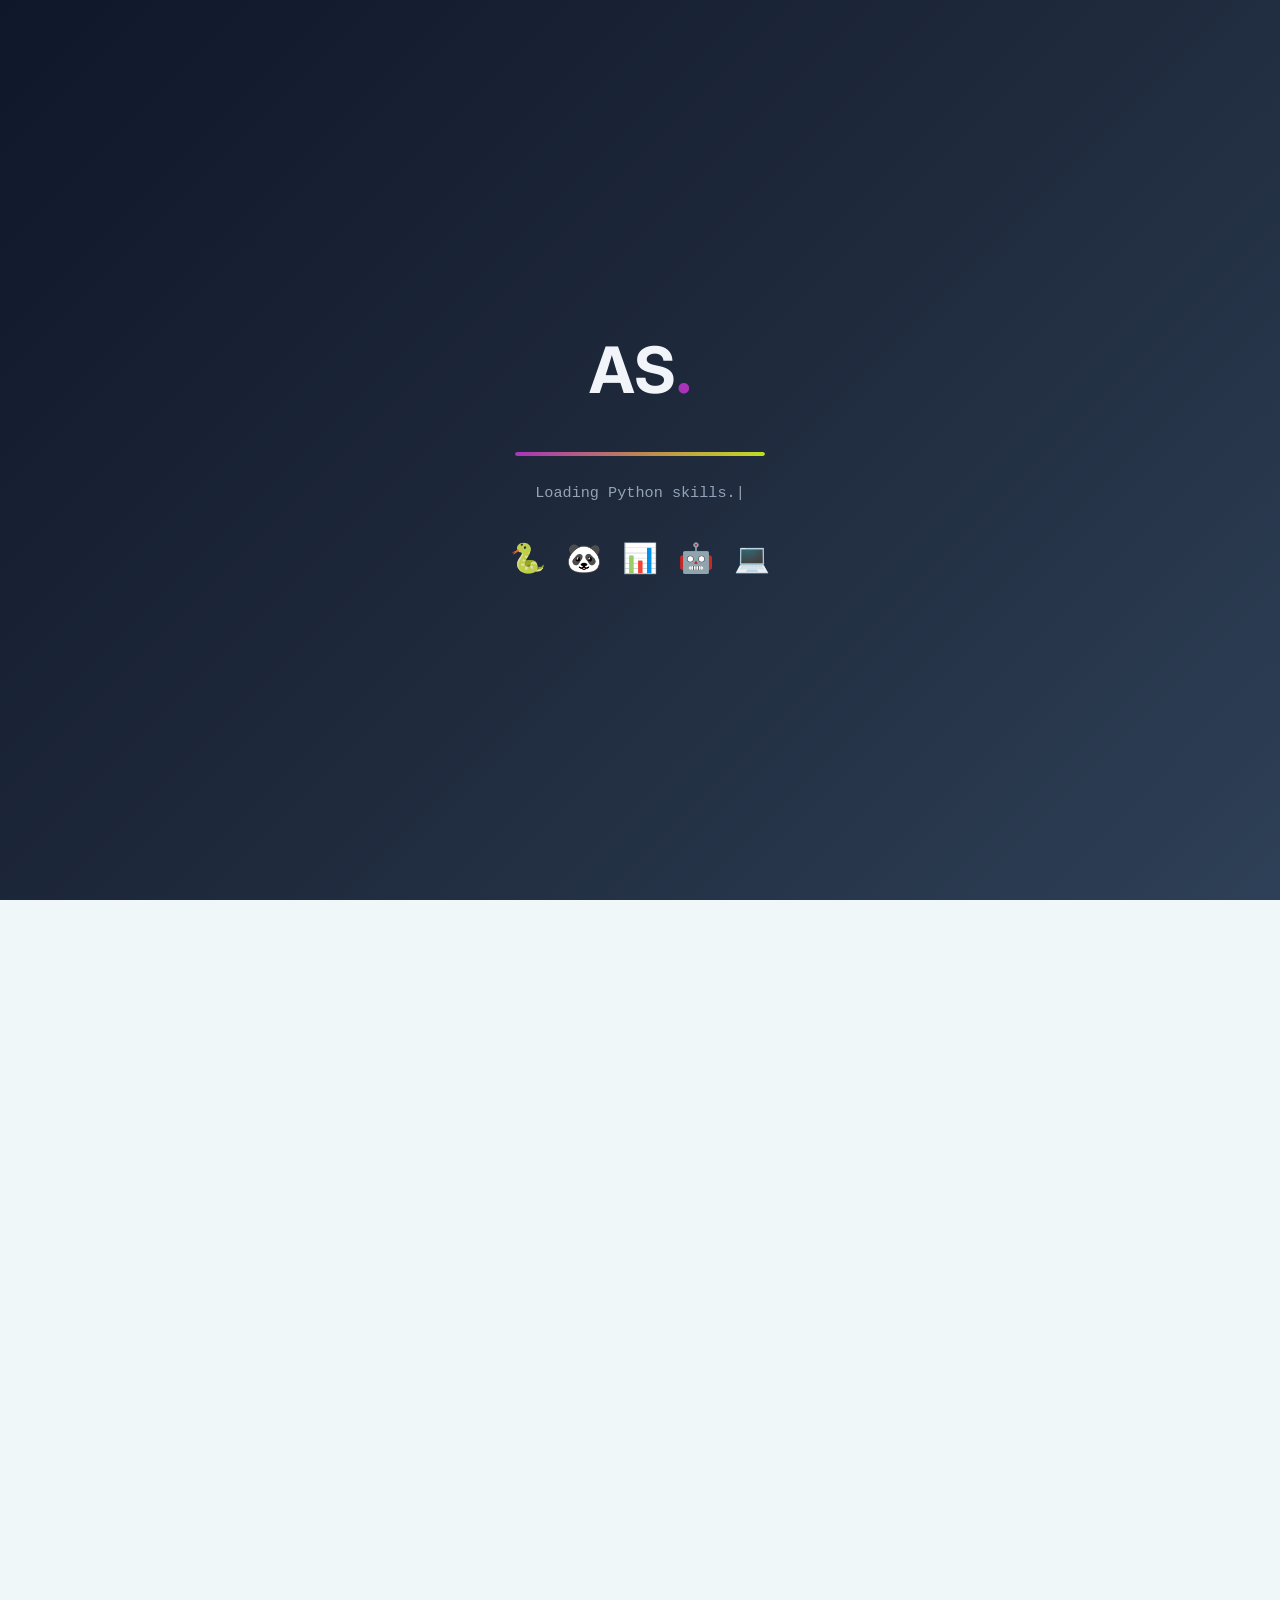
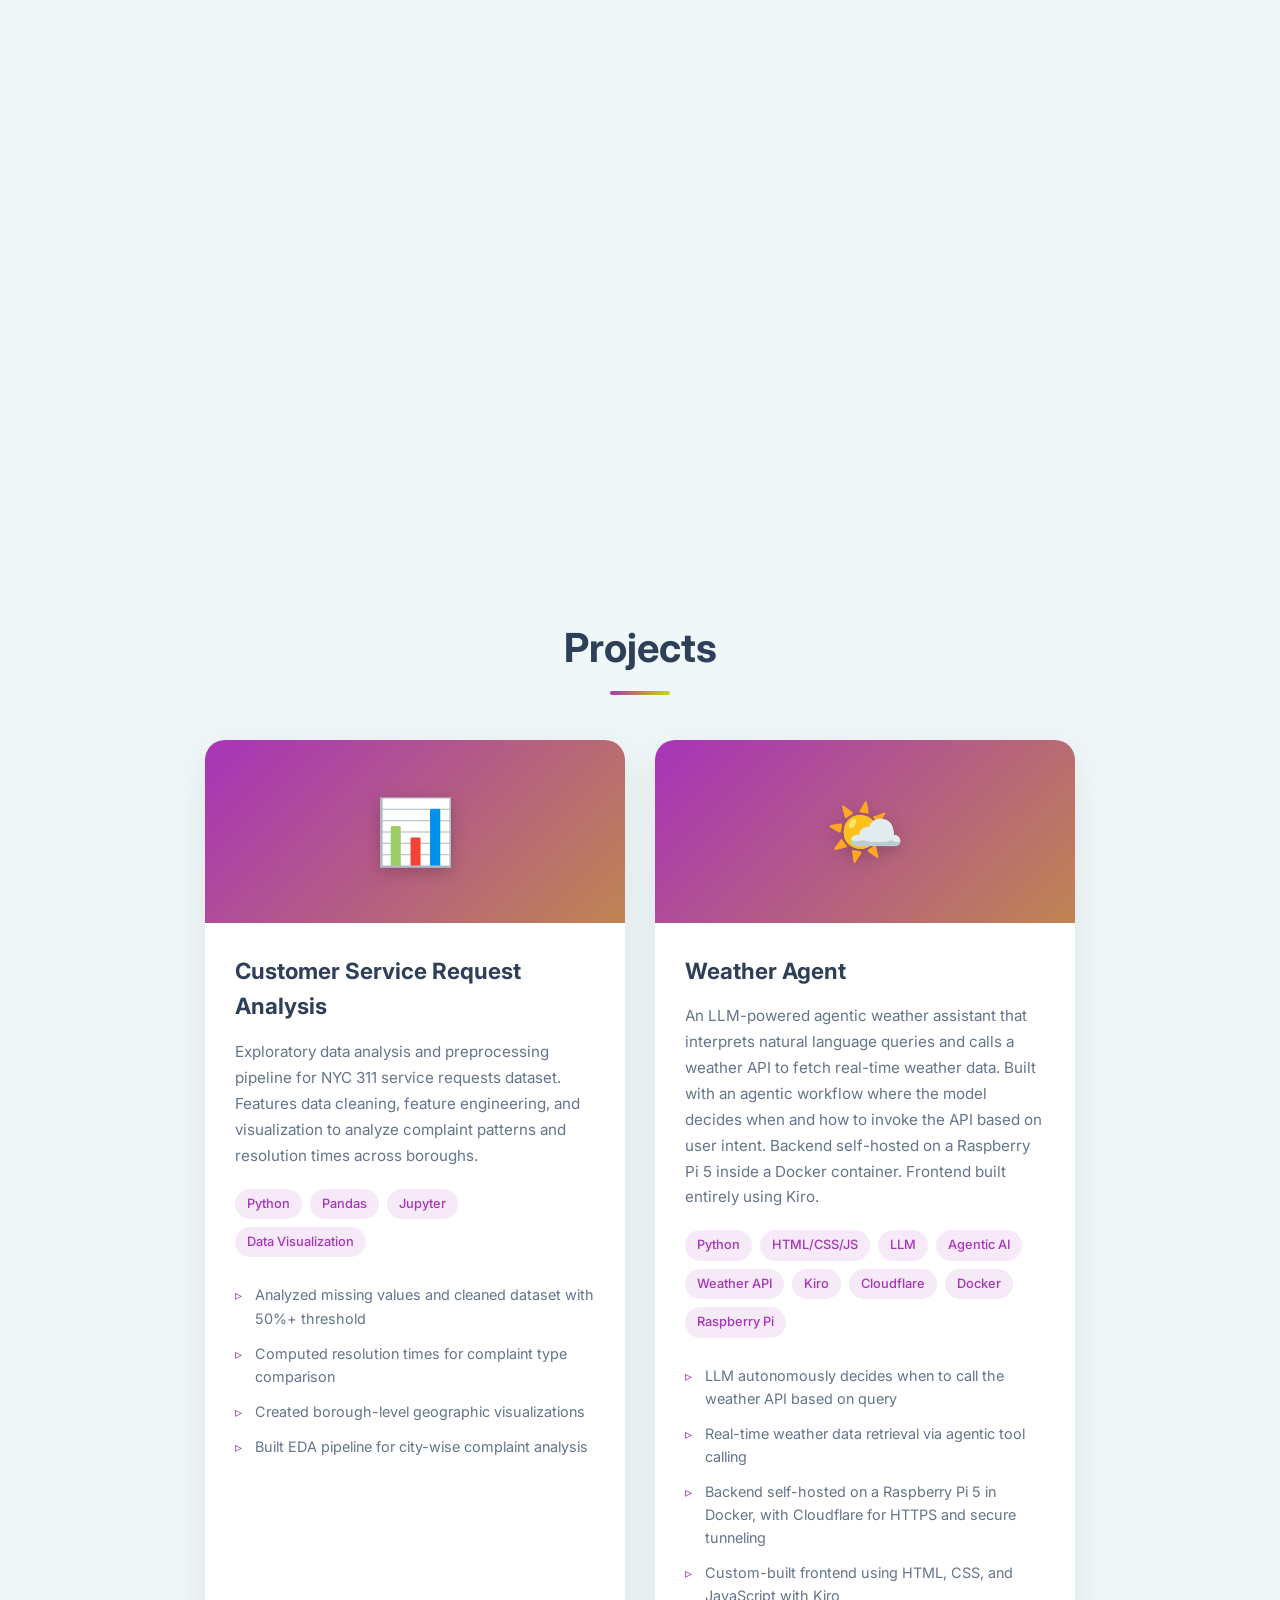
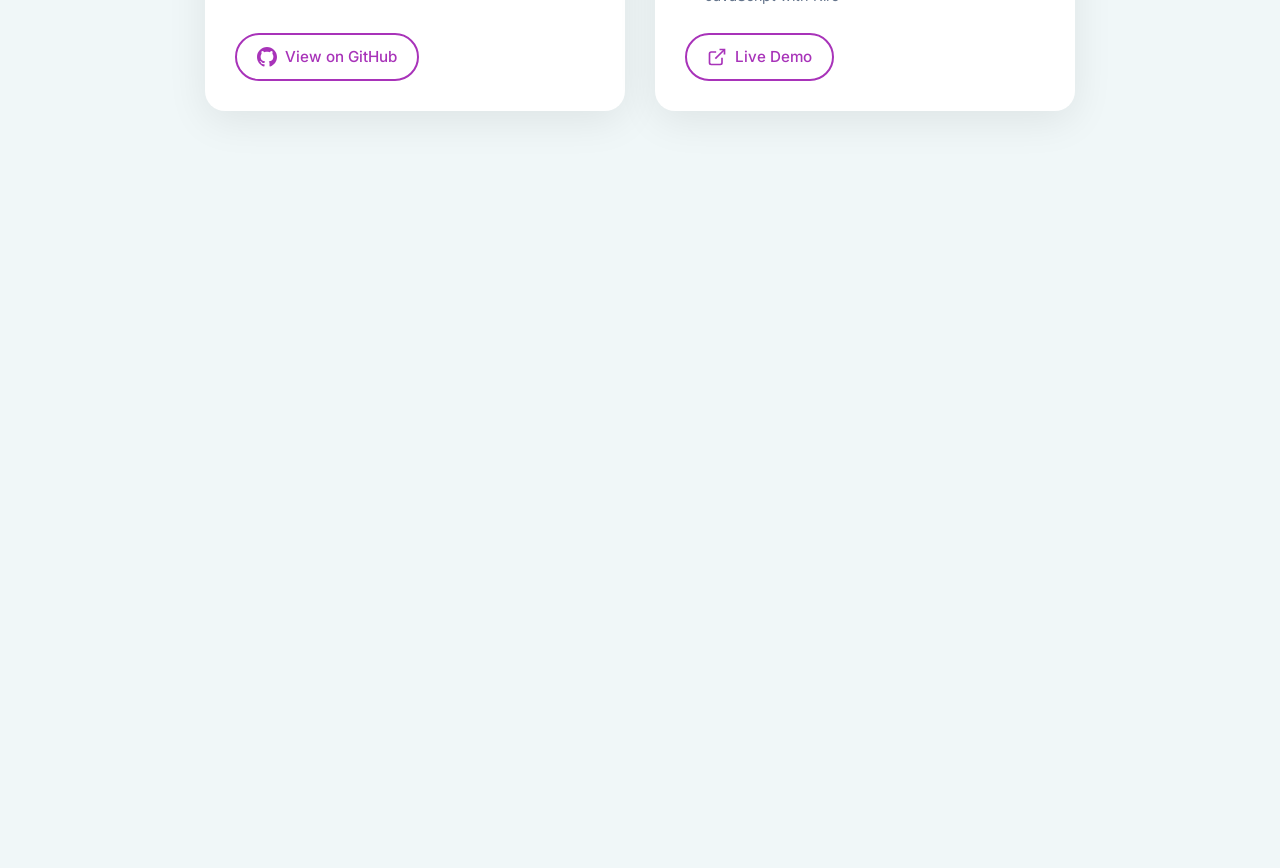
==== commit b97a378c: "project_update" ====
--- a/index.html
+++ b/index.html
@@ -236,7 +236,7 @@
                     </div>
                     <div class="project-content">
                         <h3>Weather Agent</h3>
-                        <p>An LLM-powered agentic weather assistant that interprets natural language queries and calls a weather API to fetch real-time weather data. Built with an agentic workflow where the model decides when and how to invoke the API based on user intent. Frontend built entirely using Kiro.</p>
+                        <p>An LLM-powered agentic weather assistant that interprets natural language queries and calls a weather API to fetch real-time weather data. Built with an agentic workflow where the model decides when and how to invoke the API based on user intent. Backend self-hosted on a Raspberry Pi 5 inside a Docker container. Frontend built entirely using Kiro.</p>
                         <div class="project-tech">
                             <span>Python</span>
                             <span>HTML/CSS/JS</span>
@@ -244,11 +244,15 @@
                             <span>Agentic AI</span>
                             <span>Weather API</span>
                             <span>Kiro</span>
+                            <span>Cloudflare</span>
+                            <span>Docker</span>
+                            <span>Raspberry Pi</span>
                         </div>
                         <div class="project-highlights">
                             <ul>
                                 <li>LLM autonomously decides when to call the weather API based on query</li>
                                 <li>Real-time weather data retrieval via agentic tool calling</li>
+                                <li>Backend self-hosted on a Raspberry Pi 5 in Docker, with Cloudflare for HTTPS and secure tunneling</li>
                                 <li>Custom-built frontend using HTML, CSS, and JavaScript with Kiro</li>
                             </ul>
                         </div>
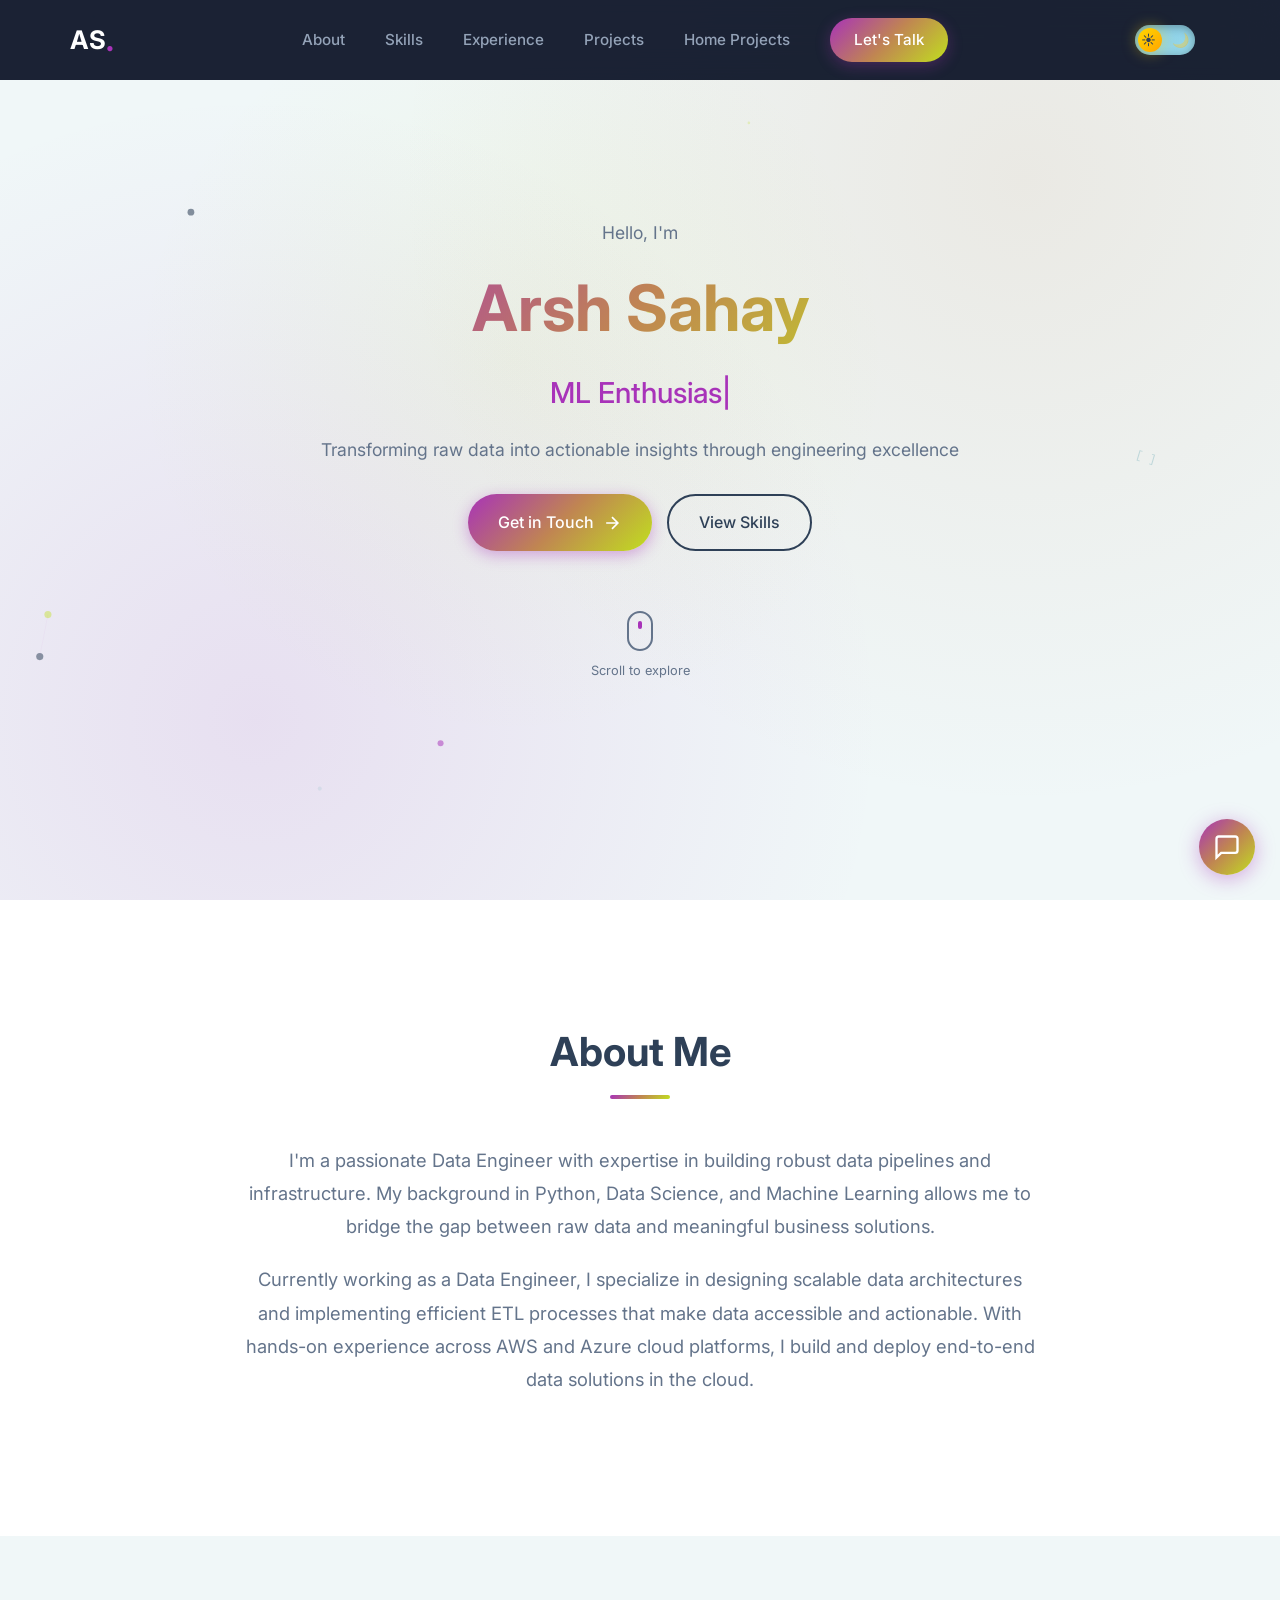
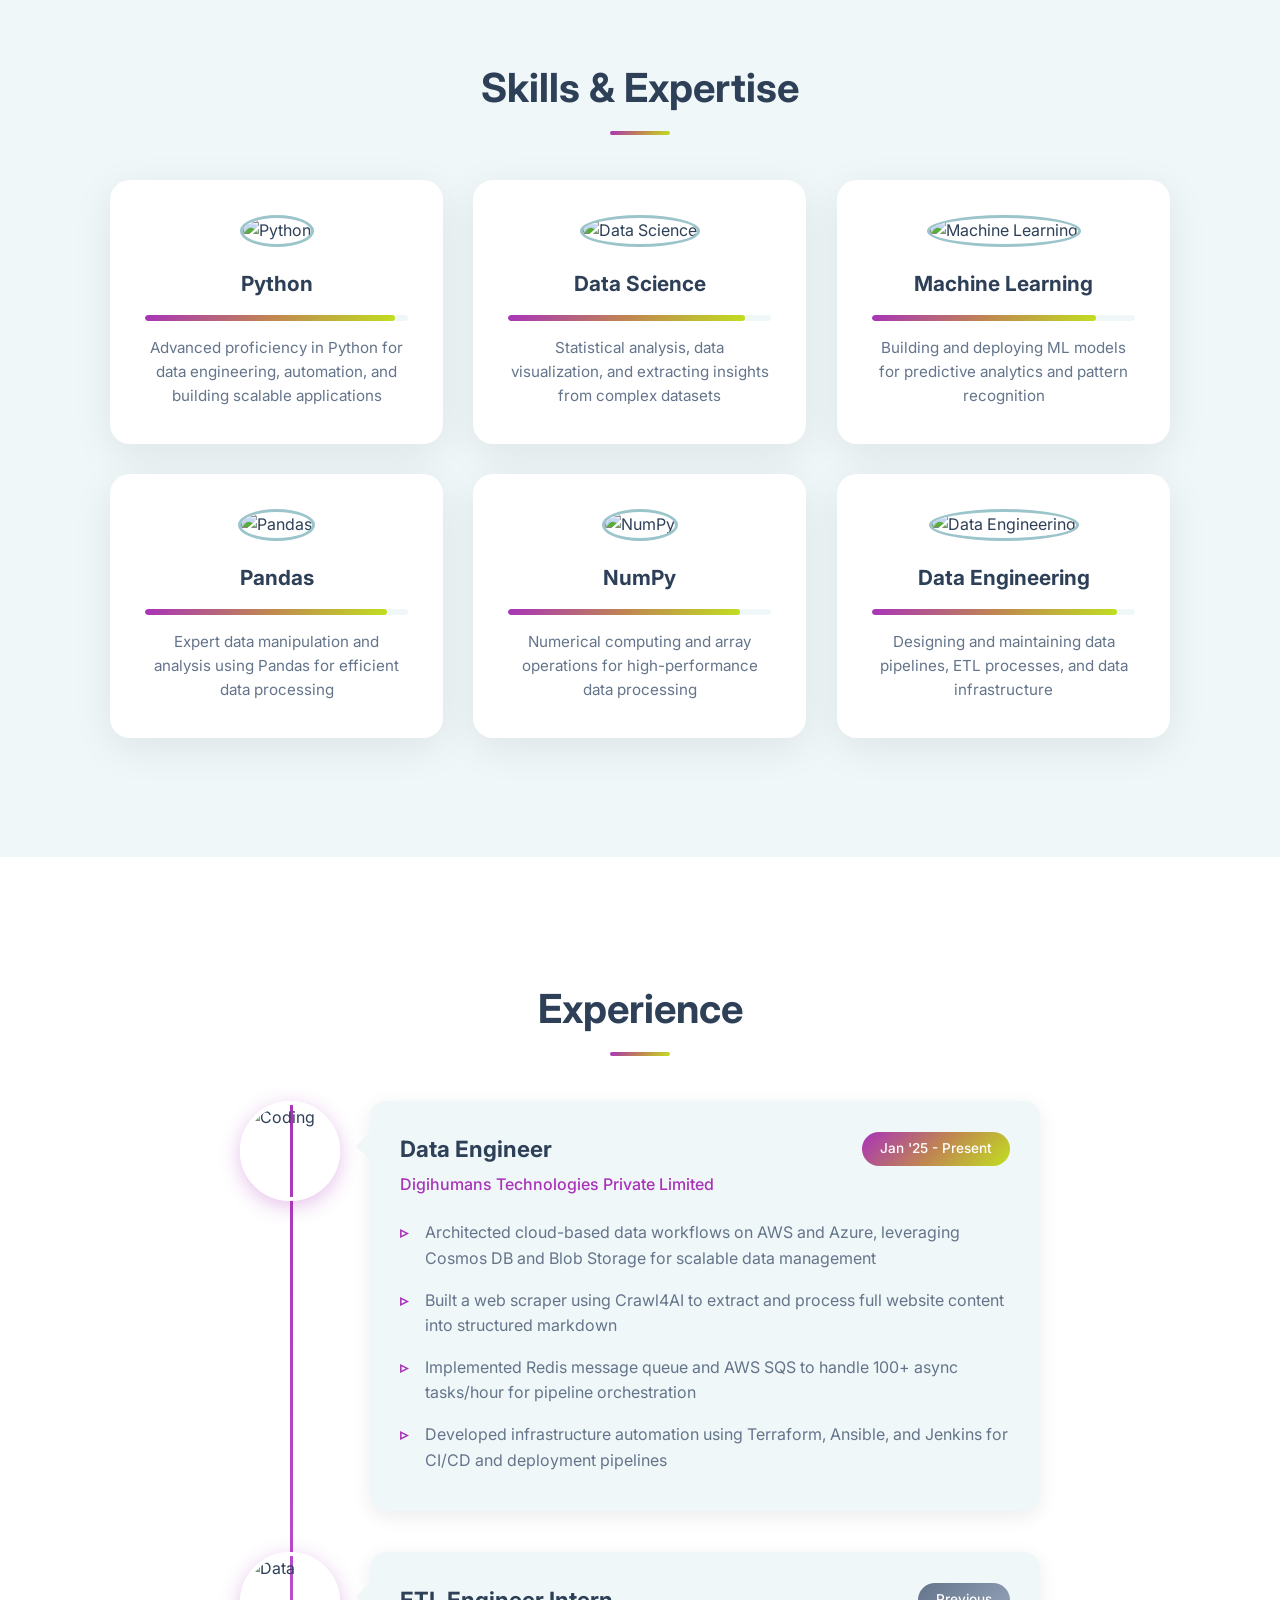
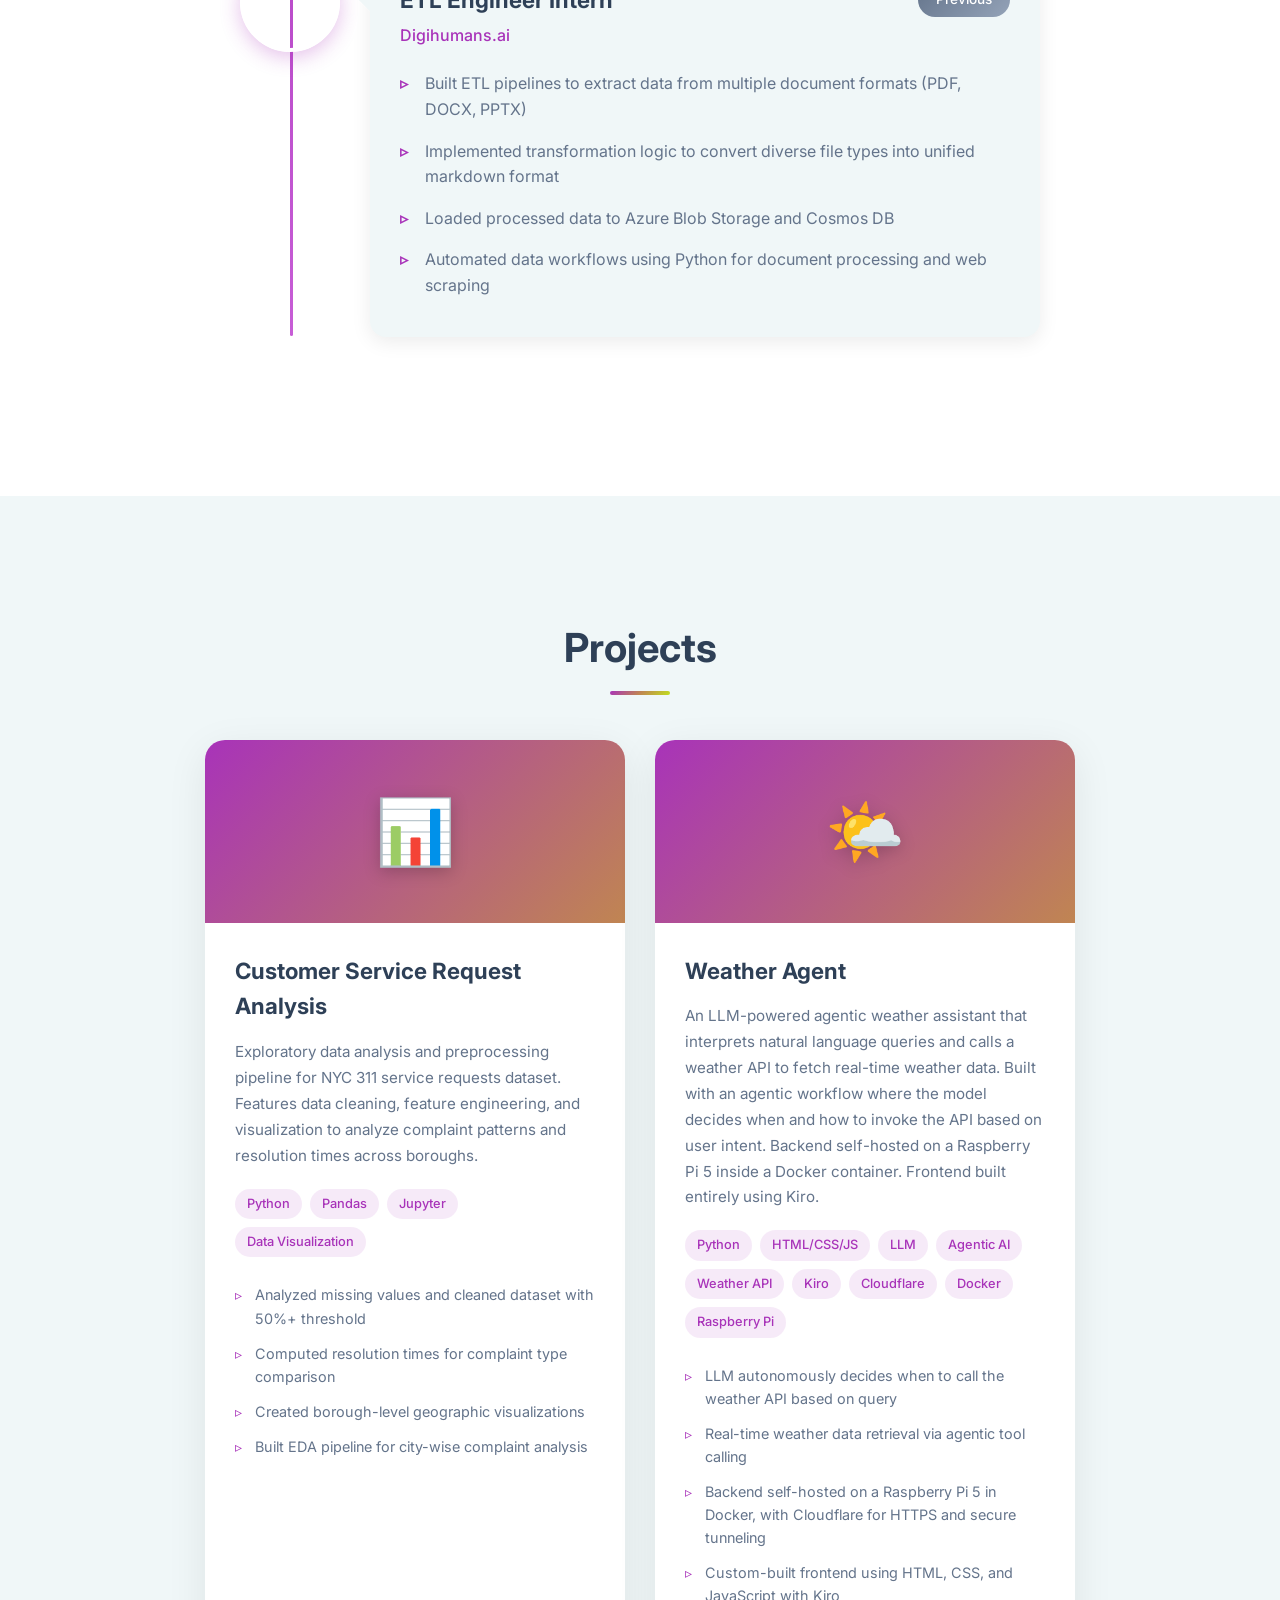
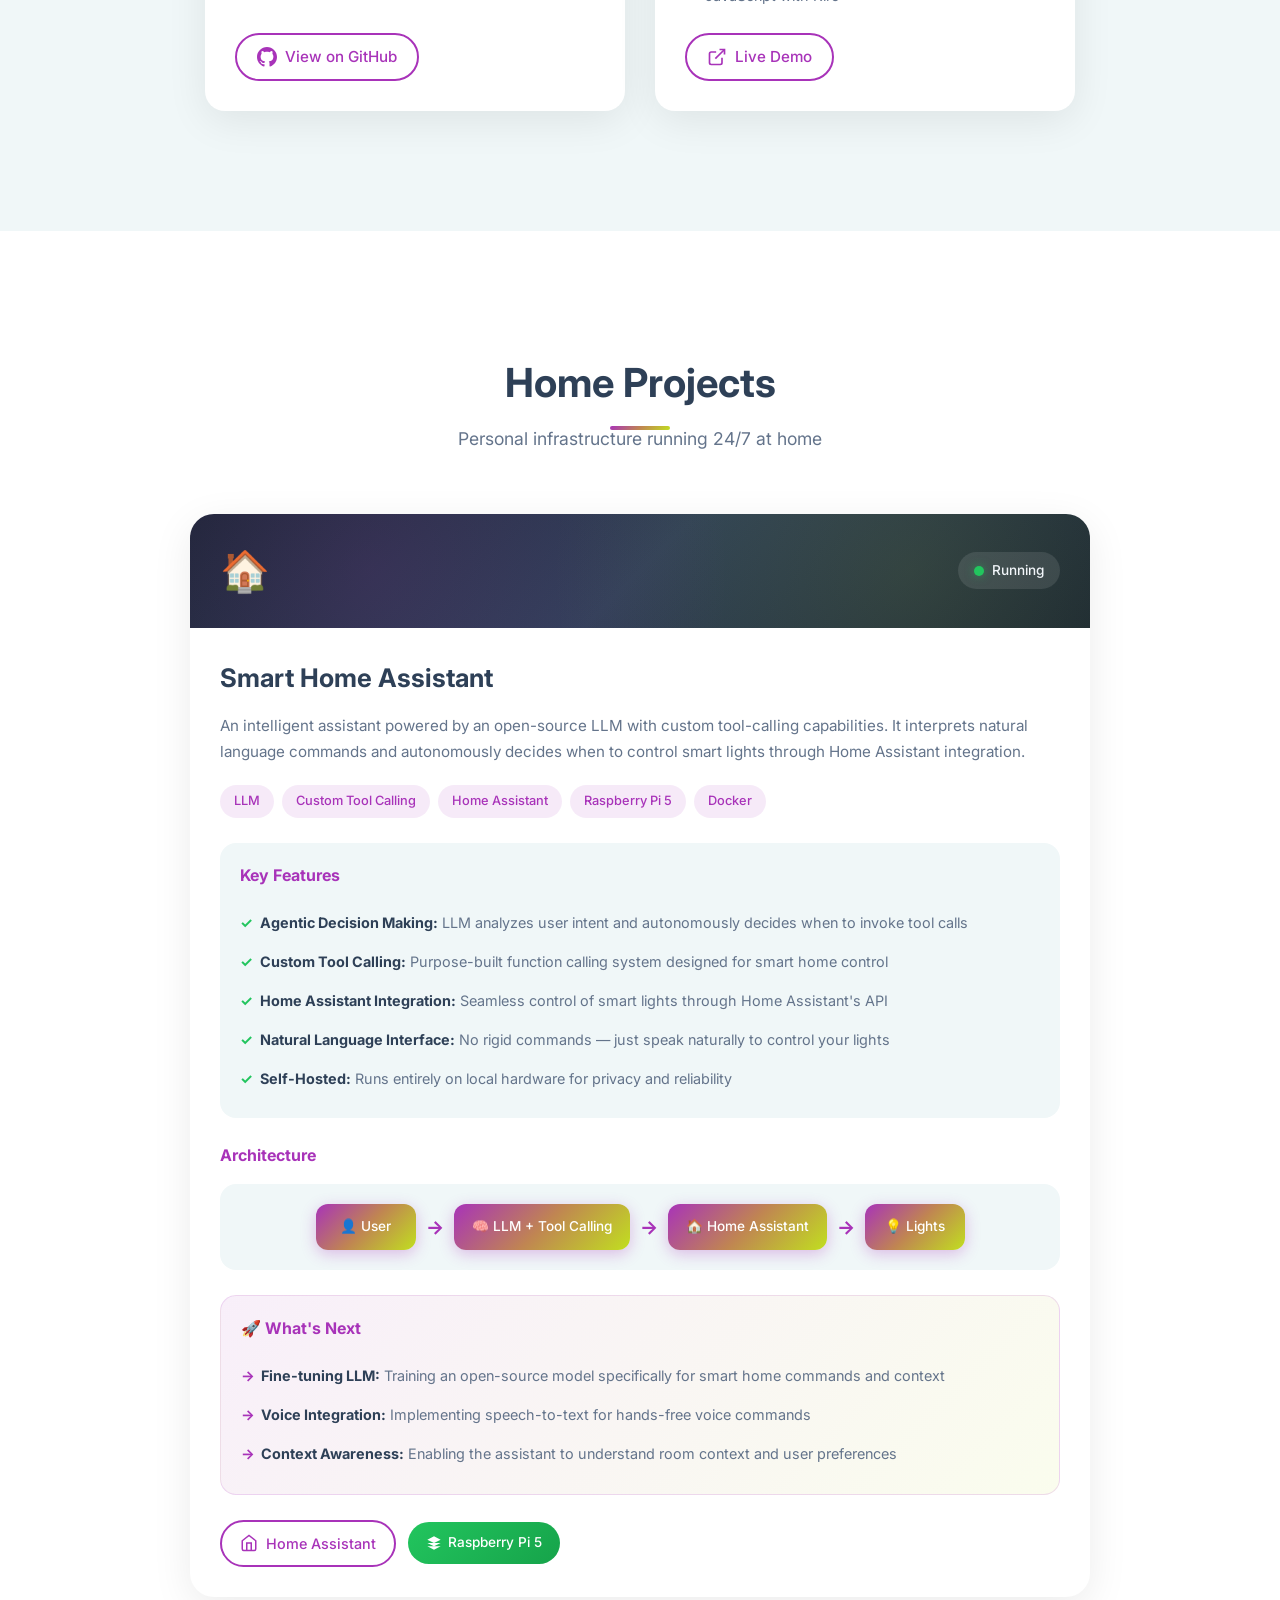
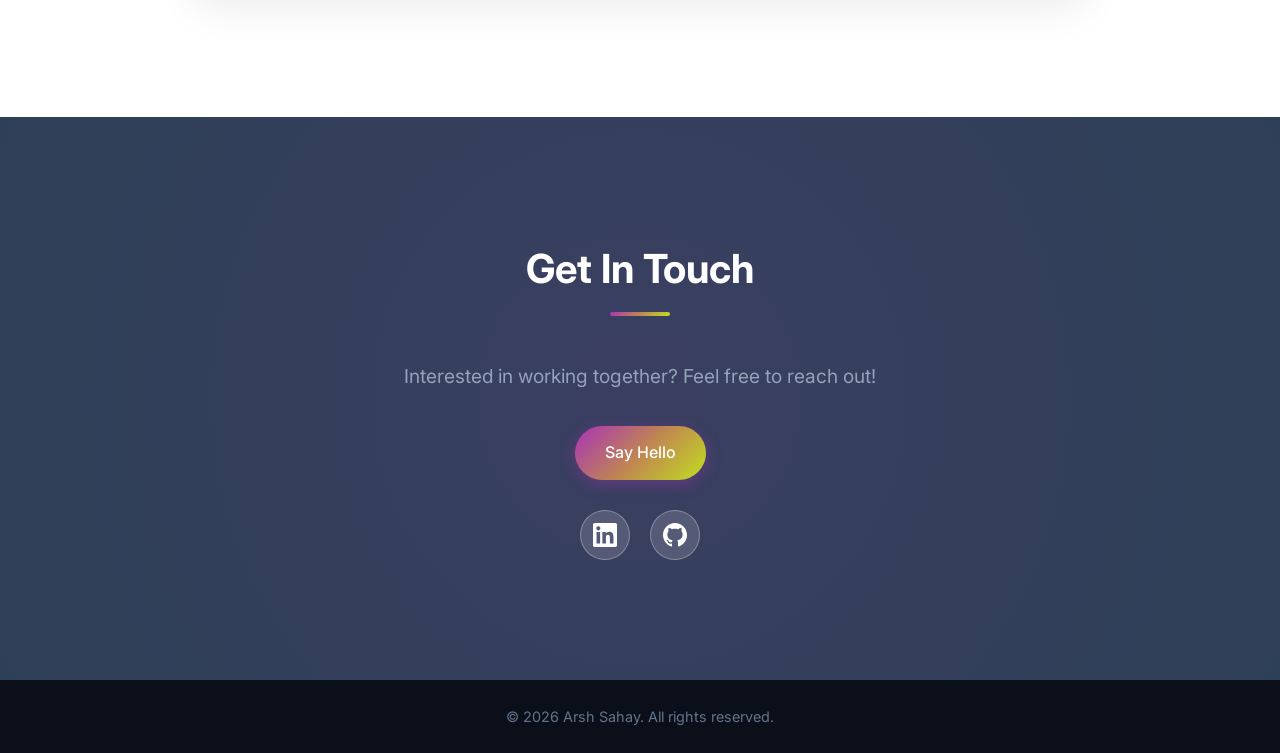
==== commit 0c7dbb68: "live_project_addition" ====
--- a/index.html
+++ b/index.html
@@ -40,6 +40,7 @@
                 <li><a href="#skills">Skills</a></li>
                 <li><a href="#experience">Experience</a></li>
                 <li><a href="#projects">Projects</a></li>
+                <li><a href="#home-projects">Home Projects</a></li>
                 <li><a href="#contact" class="nav-btn">Let's Talk</a></li>
             </ul>
             <div class="theme-toggle" id="theme-toggle" aria-label="Toggle dark mode">
@@ -272,6 +273,80 @@
         </div>
     </section>
 
+    <section id="home-projects" class="home-projects">
+        <div class="container">
+            <h2 class="section-title">Home Projects</h2>
+            <p class="section-subtitle">Personal infrastructure running 24/7 at home</p>
+            <div class="home-projects-grid">
+                <div class="home-project-card animate-on-scroll">
+                    <div class="home-project-header">
+                        <div class="home-project-icon">🏠</div>
+                        <div class="home-project-status">
+                            <span class="status-dot online"></span>
+                            <span class="status-text">Running</span>
+                        </div>
+                    </div>
+                    <div class="home-project-content">
+                        <h3>Smart Home Assistant</h3>
+                        <p>An intelligent assistant powered by an open-source LLM with custom tool-calling capabilities. It interprets natural language commands and autonomously decides when to control smart lights through Home Assistant integration.</p>
+                        <div class="home-project-tech">
+                            <span>LLM</span>
+                            <span>Custom Tool Calling</span>
+                            <span>Home Assistant</span>
+                            <span>Raspberry Pi 5</span>
+                            <span>Docker</span>
+                        </div>
+                        <div class="home-project-features">
+                            <h4>Key Features</h4>
+                            <ul>
+                                <li><strong>Agentic Decision Making:</strong> LLM analyzes user intent and autonomously decides when to invoke tool calls</li>
+                                <li><strong>Custom Tool Calling:</strong> Purpose-built function calling system designed for smart home control</li>
+                                <li><strong>Home Assistant Integration:</strong> Seamless control of smart lights through Home Assistant's API</li>
+                                <li><strong>Natural Language Interface:</strong> No rigid commands — just speak naturally to control your lights</li>
+                                <li><strong>Self-Hosted:</strong> Runs entirely on local hardware for privacy and reliability</li>
+                            </ul>
+                        </div>
+                        <div class="home-project-architecture">
+                            <h4>Architecture</h4>
+                            <div class="architecture-diagram">
+                                <div class="arch-node user">👤 User</div>
+                                <div class="arch-arrow">→</div>
+                                <div class="arch-node llm">🧠 LLM + Tool Calling</div>
+                                <div class="arch-arrow">→</div>
+                                <div class="arch-node api">🏠 Home Assistant</div>
+                                <div class="arch-arrow">→</div>
+                                <div class="arch-node devices">💡 Lights</div>
+                            </div>
+                        </div>
+                        <div class="home-project-roadmap">
+                            <h4>🚀 What's Next</h4>
+                            <ul>
+                                <li><strong>Fine-tuning LLM:</strong> Training an open-source model specifically for smart home commands and context</li>
+                                <li><strong>Voice Integration:</strong> Implementing speech-to-text for hands-free voice commands</li>
+                                <li><strong>Context Awareness:</strong> Enabling the assistant to understand room context and user preferences</li>
+                            </ul>
+                        </div>
+                        <div class="home-project-links">
+                            <a href="https://www.home-assistant.io/" target="_blank" rel="noopener noreferrer" class="home-project-link">
+                                <svg viewBox="0 0 24 24" fill="none" stroke="currentColor" stroke-width="2" width="18" height="18">
+                                    <path d="M3 9l9-7 9 7v11a2 2 0 0 1-2 2H5a2 2 0 0 1-2-2z"/>
+                                    <polyline points="9 22 9 12 15 12 15 22"/>
+                                </svg>
+                                Home Assistant
+                            </a>
+                            <span class="home-project-badge">
+                                <svg viewBox="0 0 24 24" fill="currentColor" width="16" height="16">
+                                    <path d="M12 2L2 7l10 5 10-5-10-5zM2 17l10 5 10-5M2 12l10 5 10-5"/>
+                                </svg>
+                                Raspberry Pi 5
+                            </span>
+                        </div>
+                    </div>
+                </div>
+            </div>
+        </div>
+    </section>
+
     <section id="contact" class="contact">
         <div class="container">
             <h2 class="section-title">Get In Touch</h2>
--- a/styles.css
+++ b/styles.css
@@ -1186,6 +1186,356 @@
     transform: scale(1.1);
 }
 
+/* Home Projects Section */
+.home-projects {
+    padding: 120px 20px;
+    background: var(--bg-secondary);
+    transition: background 0.5s ease;
+}
+
+.section-subtitle {
+    text-align: center;
+    color: var(--text-secondary);
+    font-size: 1.1rem;
+    margin-top: -50px;
+    margin-bottom: 60px;
+    transition: color 0.5s ease;
+}
+
+.home-projects-grid {
+    max-width: 900px;
+    margin: 0 auto;
+}
+
+.home-project-card {
+    background: var(--card-bg);
+    border-radius: 24px;
+    overflow: hidden;
+    box-shadow: 0 10px 40px var(--card-shadow);
+    transition: all 0.4s ease, background 0.5s ease;
+    opacity: 0;
+    transform: translateY(40px);
+}
+
+.home-project-card.visible {
+    opacity: 1;
+    transform: translateY(0);
+}
+
+.home-project-card:hover {
+    transform: translateY(-5px);
+    box-shadow: 0 20px 50px rgba(168, 51, 185, 0.15);
+}
+
+.home-project-header {
+    background: linear-gradient(135deg, #1a2634 0%, #2e4057 50%, #1a2634 100%);
+    padding: 25px 30px;
+    display: flex;
+    justify-content: space-between;
+    align-items: center;
+    position: relative;
+    overflow: hidden;
+}
+
+.home-project-header::before {
+    content: '';
+    position: absolute;
+    top: 0;
+    left: 0;
+    right: 0;
+    bottom: 0;
+    background: 
+        radial-gradient(circle at 20% 50%, rgba(168, 51, 185, 0.15) 0%, transparent 50%),
+        radial-gradient(circle at 80% 50%, rgba(193, 223, 31, 0.1) 0%, transparent 50%);
+    animation: headerPulse 4s ease-in-out infinite;
+}
+
+@keyframes headerPulse {
+    0%, 100% { opacity: 1; }
+    50% { opacity: 0.7; }
+}
+
+.home-project-icon {
+    font-size: 2.5rem;
+    position: relative;
+    z-index: 1;
+}
+
+.home-project-status {
+    display: flex;
+    align-items: center;
+    gap: 8px;
+    background: rgba(255, 255, 255, 0.1);
+    padding: 8px 16px;
+    border-radius: 20px;
+    position: relative;
+    z-index: 1;
+}
+
+.status-dot {
+    width: 10px;
+    height: 10px;
+    border-radius: 50%;
+    animation: statusPulse 2s ease-in-out infinite;
+}
+
+.status-dot.online {
+    background: #22c55e;
+    box-shadow: 0 0 10px rgba(34, 197, 94, 0.5);
+}
+
+@keyframes statusPulse {
+    0%, 100% { opacity: 1; transform: scale(1); }
+    50% { opacity: 0.7; transform: scale(1.1); }
+}
+
+.status-text {
+    color: #f1f5f9;
+    font-size: 0.85rem;
+    font-weight: 500;
+}
+
+.home-project-content {
+    padding: 30px;
+}
+
+.home-project-content h3 {
+    font-size: 1.6rem;
+    color: var(--text-primary);
+    margin-bottom: 15px;
+    transition: color 0.5s ease;
+}
+
+.home-project-content > p {
+    color: var(--text-secondary);
+    font-size: 0.95rem;
+    line-height: 1.7;
+    margin-bottom: 20px;
+    transition: color 0.5s ease;
+}
+
+.home-project-tech {
+    display: flex;
+    flex-wrap: wrap;
+    gap: 8px;
+    margin-bottom: 25px;
+}
+
+.home-project-tech span {
+    background: rgba(168, 51, 185, 0.1);
+    color: var(--primary);
+    padding: 6px 14px;
+    border-radius: 20px;
+    font-size: 0.8rem;
+    font-weight: 500;
+    transition: background 0.3s ease;
+}
+
+.home-project-tech span:hover {
+    background: rgba(168, 51, 185, 0.2);
+}
+
+[data-theme="dark"] .home-project-tech span {
+    background: rgba(168, 51, 185, 0.2);
+}
+
+.home-project-features {
+    background: var(--bg-primary);
+    border-radius: 16px;
+    padding: 20px;
+    margin-bottom: 25px;
+    transition: background 0.5s ease;
+}
+
+.home-project-features h4 {
+    color: var(--primary);
+    font-size: 1rem;
+    margin-bottom: 15px;
+}
+
+.home-project-features ul {
+    list-style: none;
+    padding: 0;
+}
+
+.home-project-features li {
+    color: var(--text-secondary);
+    font-size: 0.9rem;
+    padding: 8px 0;
+    padding-left: 20px;
+    position: relative;
+    transition: color 0.5s ease;
+}
+
+.home-project-features li::before {
+    content: "✓";
+    position: absolute;
+    left: 0;
+    color: #22c55e;
+    font-weight: bold;
+}
+
+.home-project-features li strong {
+    color: var(--text-primary);
+}
+
+.home-project-roadmap {
+    background: linear-gradient(135deg, rgba(168, 51, 185, 0.08) 0%, rgba(193, 223, 31, 0.08) 100%);
+    border-radius: 16px;
+    padding: 20px;
+    margin-bottom: 25px;
+    border: 1px solid rgba(168, 51, 185, 0.15);
+    transition: background 0.5s ease, border-color 0.5s ease;
+}
+
+[data-theme="dark"] .home-project-roadmap {
+    background: linear-gradient(135deg, rgba(168, 51, 185, 0.15) 0%, rgba(193, 223, 31, 0.1) 100%);
+    border-color: rgba(168, 51, 185, 0.25);
+}
+
+.home-project-roadmap h4 {
+    color: var(--primary);
+    font-size: 1rem;
+    margin-bottom: 15px;
+}
+
+.home-project-roadmap ul {
+    list-style: none;
+    padding: 0;
+}
+
+.home-project-roadmap li {
+    color: var(--text-secondary);
+    font-size: 0.9rem;
+    padding: 8px 0;
+    padding-left: 20px;
+    position: relative;
+    transition: color 0.5s ease;
+}
+
+.home-project-roadmap li::before {
+    content: "→";
+    position: absolute;
+    left: 0;
+    color: var(--primary);
+    font-weight: bold;
+}
+
+.home-project-roadmap li strong {
+    color: var(--text-primary);
+}
+
+.home-project-architecture {
+    margin-bottom: 25px;
+}
+
+.home-project-architecture h4 {
+    color: var(--primary);
+    font-size: 1rem;
+    margin-bottom: 15px;
+}
+
+.architecture-diagram {
+    display: flex;
+    align-items: center;
+    justify-content: center;
+    flex-wrap: wrap;
+    gap: 10px;
+    padding: 20px;
+    background: var(--bg-primary);
+    border-radius: 16px;
+    transition: background 0.5s ease;
+}
+
+.arch-node {
+    background: var(--gradient);
+    color: #ffffff;
+    padding: 12px 18px;
+    border-radius: 12px;
+    font-size: 0.85rem;
+    font-weight: 500;
+    text-align: center;
+    min-width: 100px;
+    box-shadow: 0 4px 15px rgba(168, 51, 185, 0.3);
+}
+
+.arch-arrow {
+    color: var(--primary);
+    font-size: 1.2rem;
+    font-weight: bold;
+}
+
+.home-project-links {
+    display: flex;
+    flex-wrap: wrap;
+    gap: 12px;
+    align-items: center;
+}
+
+.home-project-link {
+    display: inline-flex;
+    align-items: center;
+    gap: 8px;
+    color: var(--primary);
+    text-decoration: none;
+    font-weight: 500;
+    font-size: 0.9rem;
+    padding: 10px 18px;
+    border: 2px solid var(--primary);
+    border-radius: 25px;
+    transition: all 0.3s ease;
+}
+
+.home-project-link:hover {
+    background: var(--primary);
+    color: #ffffff;
+}
+
+.home-project-link svg {
+    transition: transform 0.3s ease;
+}
+
+.home-project-link:hover svg {
+    transform: rotate(90deg);
+}
+
+.home-project-badge {
+    display: inline-flex;
+    align-items: center;
+    gap: 6px;
+    background: linear-gradient(135deg, #22c55e 0%, #16a34a 100%);
+    color: #ffffff;
+    padding: 10px 18px;
+    border-radius: 25px;
+    font-size: 0.85rem;
+    font-weight: 500;
+}
+
+.home-project-badge svg {
+    fill: #ffffff;
+}
+
+/* Responsive for Home Projects */
+@media (max-width: 768px) {
+    .architecture-diagram {
+        flex-direction: column;
+    }
+    
+    .arch-arrow {
+        transform: rotate(90deg);
+    }
+    
+    .home-project-header {
+        flex-direction: column;
+        gap: 15px;
+        text-align: center;
+    }
+    
+    .home-project-links {
+        justify-content: center;
+    }
+}
+
 .contact::before {
     content: '';
     position: absolute;
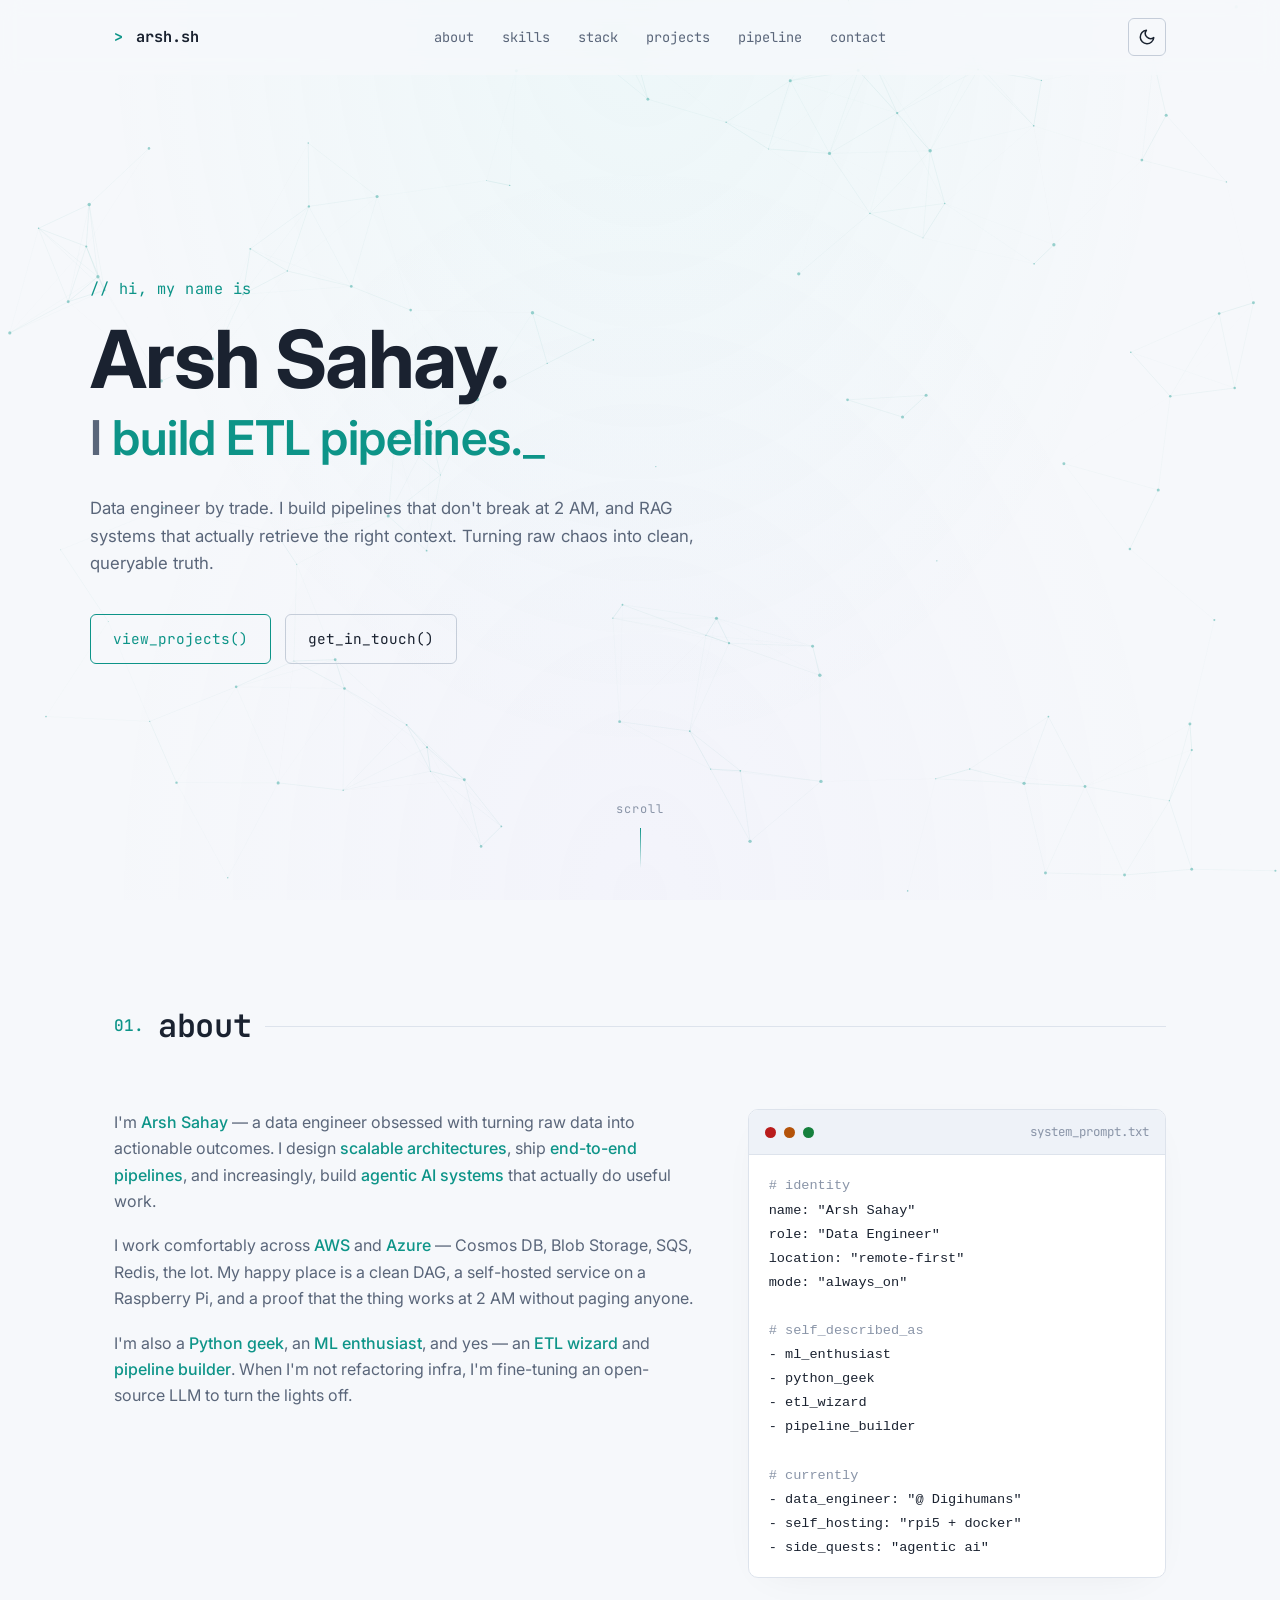
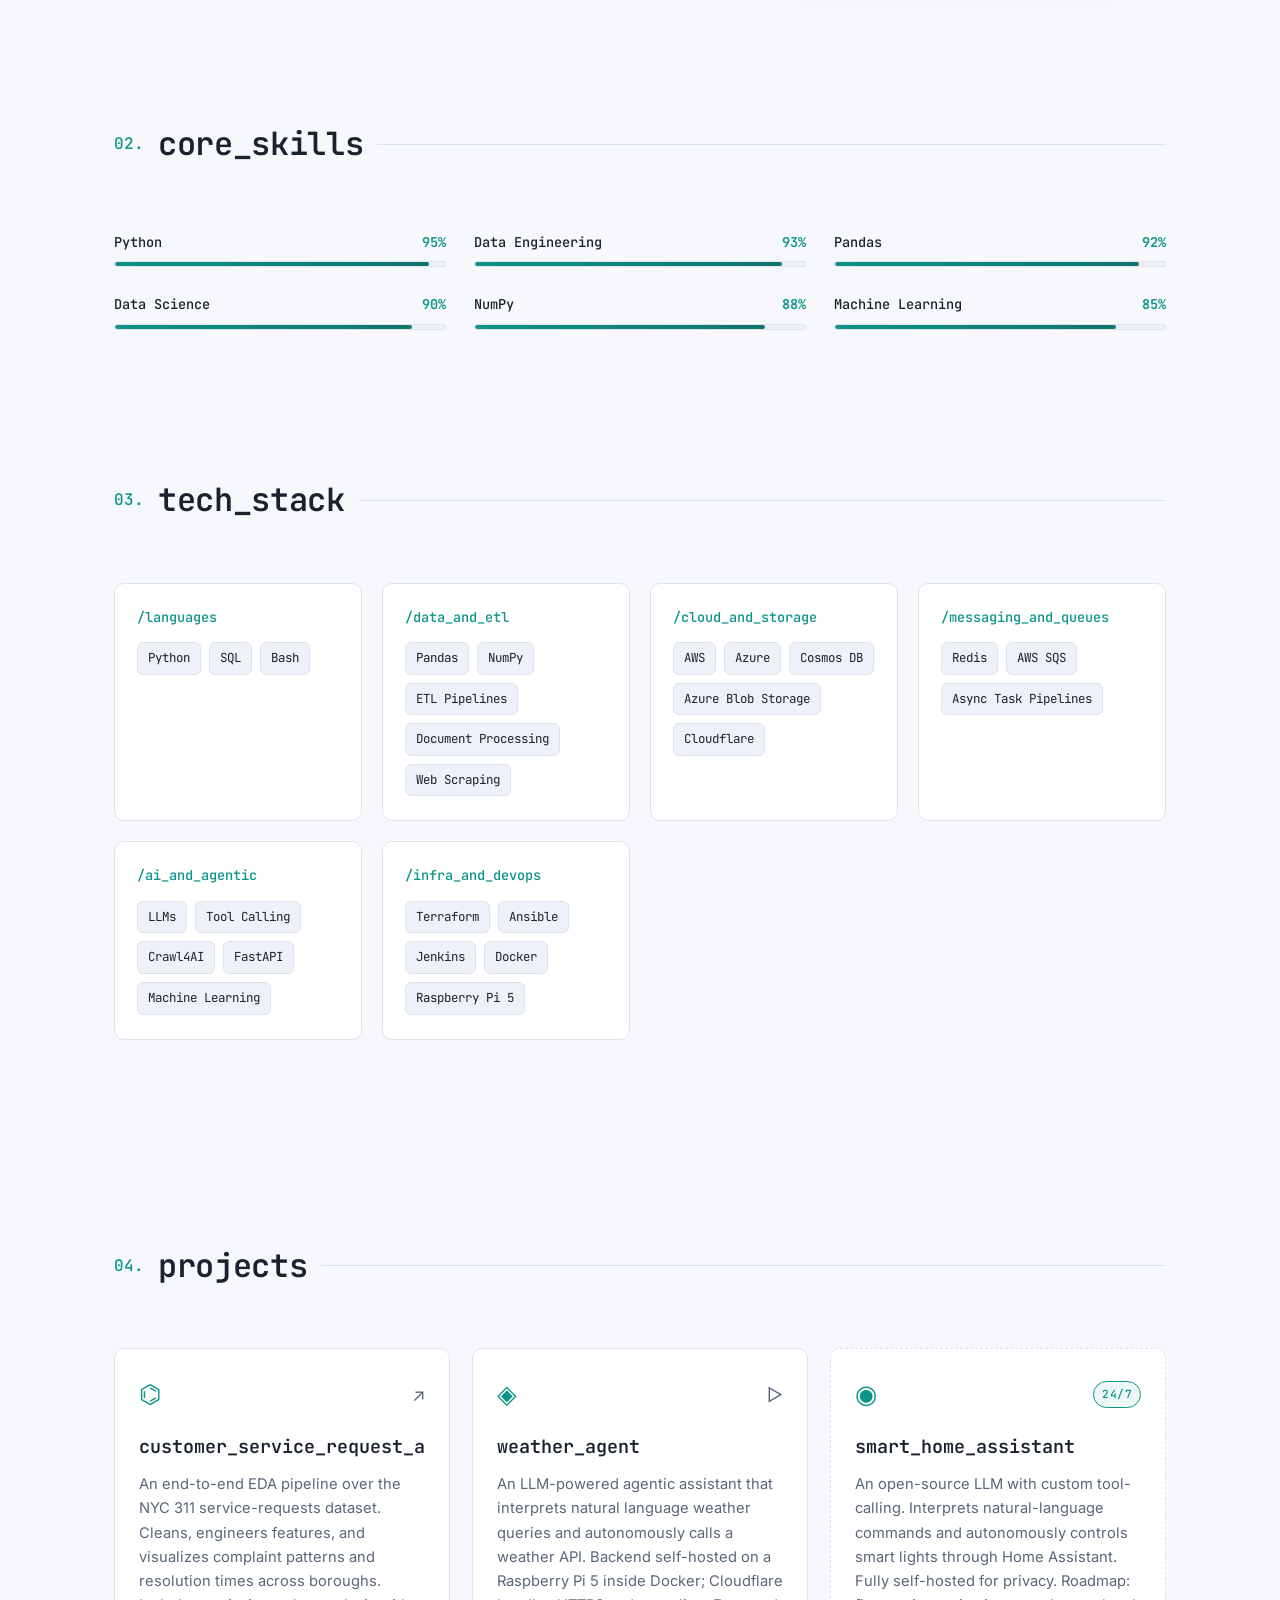
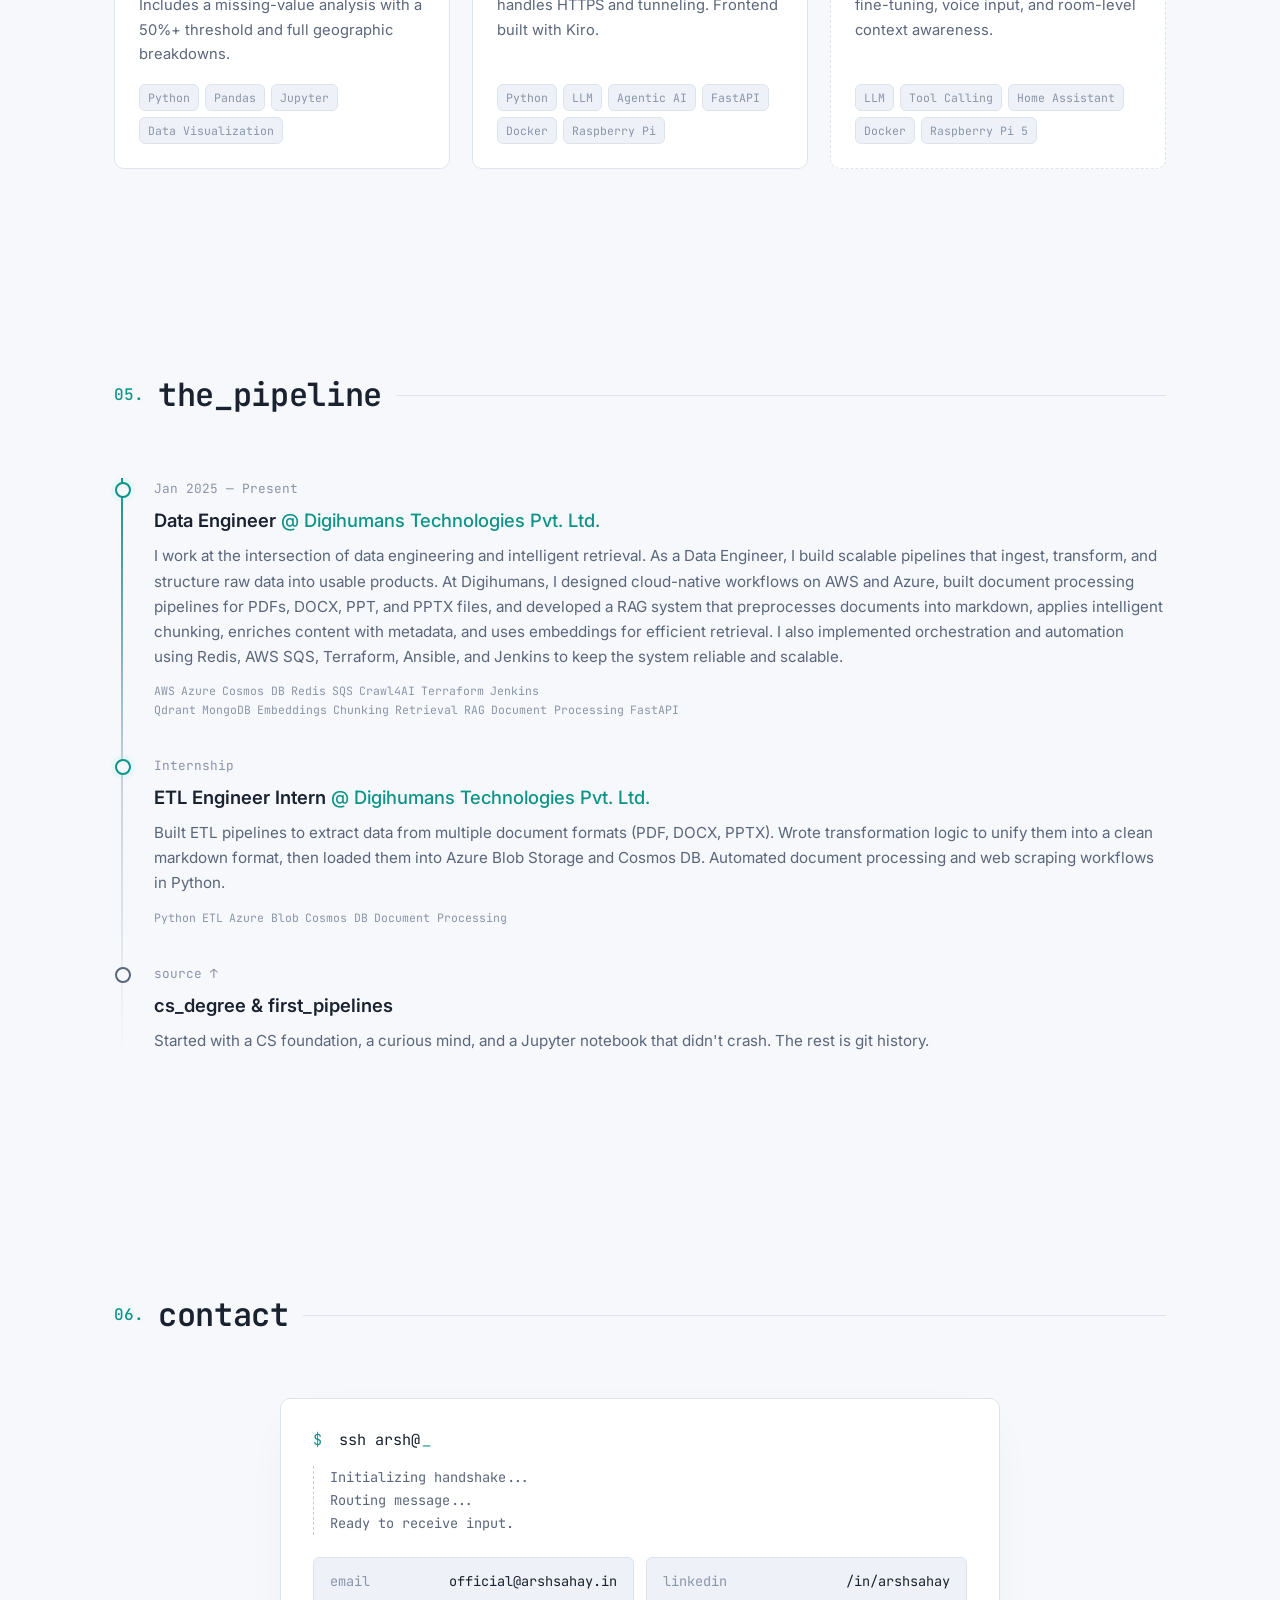
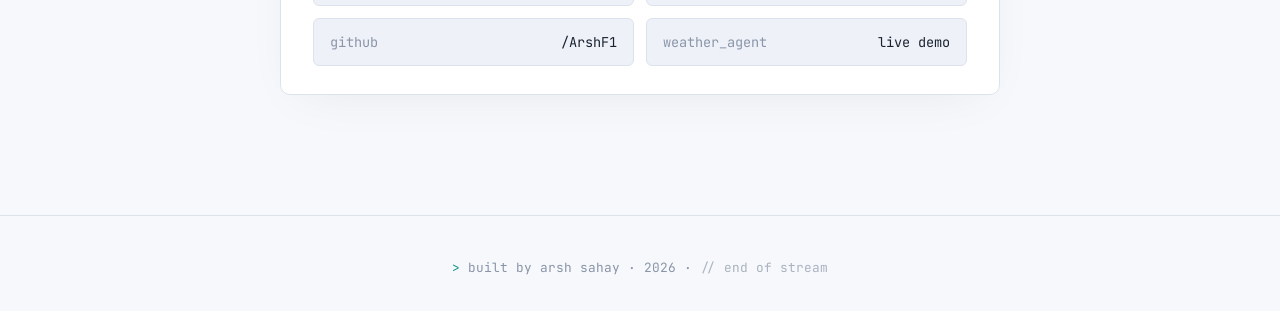
==== commit 30fc0534: "UI update" ====
--- a/index.html
+++ b/index.html
@@ -1,415 +1,391 @@
 <!DOCTYPE html>
 <html lang="en">
 <head>
-    <meta charset="UTF-8">
-    <meta name="viewport" content="width=device-width, initial-scale=1.0">
-    <title>Arsh Sahay | Data Engineer</title>
-    <link rel="icon" type="image/png" href="coder.png">
-    <link rel="stylesheet" href="styles.css">
-    <link href="https://fonts.googleapis.com/css2?family=Inter:wght@300;400;500;600;700&display=swap" rel="stylesheet">
+  <meta charset="UTF-8" />
+  <meta name="viewport" content="width=device-width, initial-scale=1.0" />
+  <meta name="description" content="Arsh Sahay — Data Engineer, ETL Wizard, Pipeline Builder, and RAG Guy." />
+  <title>Arsh Sahay // Data Engineer</title>
+  <link rel="preconnect" href="https://fonts.googleapis.com" />
+  <link rel="preconnect" href="https://fonts.gstatic.com" crossorigin />
+  <link href="https://fonts.googleapis.com/css2?family=Inter:wght@300;400;500;600;700&family=JetBrains+Mono:wght@400;500;700&display=swap" rel="stylesheet" />
+  <link rel="stylesheet" href="styles.css" />
 </head>
 <body>
-    <!-- Page Loader -->
-    <div class="page-loader" id="page-loader">
-        <div class="loader-content">
-            <div class="loader-logo">AS<span class="loader-dot">.</span></div>
-            <div class="loader-bar">
-                <div class="loader-progress"></div>
+  <!-- Animated background -->
+  <canvas id="bg-canvas" aria-hidden="true"></canvas>
+
+  <!-- Navigation -->
+  <header class="nav">
+    <div class="nav__inner">
+      <a href="#home" class="nav__logo">
+        <span class="nav__prompt">&gt;</span> arsh.sh
+      </a>
+      <button class="theme-toggle" id="themeToggle" aria-label="Toggle theme" title="Toggle light / dark">
+        <svg class="theme-toggle__icon theme-toggle__icon--sun" viewBox="0 0 24 24" fill="none" stroke="currentColor" stroke-width="2" stroke-linecap="round" stroke-linejoin="round" aria-hidden="true">
+          <circle cx="12" cy="12" r="4"/>
+          <path d="M12 2v2M12 20v2M4.93 4.93l1.41 1.41M17.66 17.66l1.41 1.41M2 12h2M20 12h2M4.93 19.07l1.41-1.41M17.66 6.34l1.41-1.41"/>
+        </svg>
+        <svg class="theme-toggle__icon theme-toggle__icon--moon" viewBox="0 0 24 24" fill="none" stroke="currentColor" stroke-width="2" stroke-linecap="round" stroke-linejoin="round" aria-hidden="true">
+          <path d="M21 12.79A9 9 0 1 1 11.21 3 7 7 0 0 0 21 12.79z"/>
+        </svg>
+      </button>
+      <button class="nav__toggle" id="navToggle" aria-label="Toggle menu" aria-expanded="false">
+        <span></span><span></span><span></span>
+      </button>
+      <nav class="nav__links" id="navLinks">
+        <a href="#about">about</a>
+        <a href="#skills">skills</a>
+        <a href="#stack">stack</a>
+        <a href="#projects">projects</a>
+        <a href="#pipeline">pipeline</a>
+        <a href="#contact">contact</a>
+      </nav>
+    </div>
+  </header>
+
+  <main>
+    <!-- Hero -->
+    <section id="home" class="hero">
+      <div class="hero__inner">
+        <p class="hero__greeting">// hi, my name is</p>
+        <h1 class="hero__name">Arsh Sahay.</h1>
+        <h2 class="hero__role">
+          I <span class="typed" id="typed"></span><span class="cursor">_</span>
+        </h2>
+        <p class="hero__tagline">
+          Data engineer by trade. I build pipelines that don't break at 2 AM, and RAG systems that actually retrieve the right context. Turning raw chaos into clean, queryable truth.
+        </p>
+        <div class="hero__cta">
+          <a href="#projects" class="btn btn--primary">view_projects()</a>
+          <a href="#contact" class="btn btn--ghost">get_in_touch()</a>
+        </div>
+      </div>
+      <div class="hero__scroll">
+        <span>scroll</span>
+        <div class="hero__scroll-line"></div>
+      </div>
+    </section>
+
+    <!-- About -->
+    <section id="about" class="section">
+      <div class="section__head">
+        <span class="section__num">01.</span>
+        <h2 class="section__title">about</h2>
+        <span class="section__line"></span>
+      </div>
+      <div class="about__grid">
+        <div class="about__text">
+          <p>
+            I'm <span class="hl">Arsh Sahay</span> — a data engineer obsessed with turning raw data into actionable outcomes. I design <span class="hl">scalable architectures</span>, ship <span class="hl">end-to-end pipelines</span>, and increasingly, build <span class="hl">agentic AI systems</span> that actually do useful work.
+          </p>
+          <p>
+            I work comfortably across <span class="hl">AWS</span> and <span class="hl">Azure</span> — Cosmos DB, Blob Storage, SQS, Redis, the lot. My happy place is a clean DAG, a self-hosted service on a Raspberry Pi, and a proof that the thing works at 2 AM without paging anyone.
+          </p>
+          <p>
+            I'm also a <span class="hl">Python geek</span>, an <span class="hl">ML enthusiast</span>, and yes — an <span class="hl">ETL wizard</span> and <span class="hl">pipeline builder</span>. When I'm not refactoring infra, I'm fine-tuning an open-source LLM to turn the lights off.
+          </p>
+        </div>
+        <div class="about__card">
+          <div class="about__card-head">
+            <span class="dot dot--red"></span>
+            <span class="dot dot--yellow"></span>
+            <span class="dot dot--green"></span>
+            <span class="about__card-title">system_prompt.txt</span>
+          </div>
+          <pre class="about__card-body"><code><span class="c-muted"># identity</span>
+name: "Arsh Sahay"
+role: "Data Engineer"
+location: "remote-first"
+mode: "always_on"
+
+<span class="c-muted"># self_described_as</span>
+- ml_enthusiast
+- python_geek
+- etl_wizard
+- pipeline_builder
+
+<span class="c-muted"># currently</span>
+- data_engineer: "@ Digihumans"
+- self_hosting: "rpi5 + docker"
+- side_quests: "agentic ai"</code></pre>
+        </div>
+      </div>
+    </section>
+
+    <!-- Skills stats strip -->
+    <section id="skills" class="section section--skills">
+      <div class="section__head">
+        <span class="section__num">02.</span>
+        <h2 class="section__title">core_skills</h2>
+        <span class="section__line"></span>
+      </div>
+      <div class="skills__grid">
+        <div class="skill">
+          <div class="skill__top">
+            <span class="skill__name">Python</span>
+            <span class="skill__pct">95%</span>
+          </div>
+          <div class="skill__bar"><div class="skill__fill" data-pct="95"></div></div>
+        </div>
+        <div class="skill">
+          <div class="skill__top">
+            <span class="skill__name">Data Engineering</span>
+            <span class="skill__pct">93%</span>
+          </div>
+          <div class="skill__bar"><div class="skill__fill" data-pct="93"></div></div>
+        </div>
+        <div class="skill">
+          <div class="skill__top">
+            <span class="skill__name">Pandas</span>
+            <span class="skill__pct">92%</span>
+          </div>
+          <div class="skill__bar"><div class="skill__fill" data-pct="92"></div></div>
+        </div>
+        <div class="skill">
+          <div class="skill__top">
+            <span class="skill__name">Data Science</span>
+            <span class="skill__pct">90%</span>
+          </div>
+          <div class="skill__bar"><div class="skill__fill" data-pct="90"></div></div>
+        </div>
+        <div class="skill">
+          <div class="skill__top">
+            <span class="skill__name">NumPy</span>
+            <span class="skill__pct">88%</span>
+          </div>
+          <div class="skill__bar"><div class="skill__fill" data-pct="88"></div></div>
+        </div>
+        <div class="skill">
+          <div class="skill__top">
+            <span class="skill__name">Machine Learning</span>
+            <span class="skill__pct">85%</span>
+          </div>
+          <div class="skill__bar"><div class="skill__fill" data-pct="85"></div></div>
+        </div>
+      </div>
+    </section>
+
+    <!-- Stack -->
+    <section id="stack" class="section">
+      <div class="section__head">
+        <span class="section__num">03.</span>
+        <h2 class="section__title">tech_stack</h2>
+        <span class="section__line"></span>
+      </div>
+      <div class="stack__grid">
+        <div class="stack__group">
+          <h3 class="stack__group-title">/languages</h3>
+          <ul class="stack__list">
+            <li>Python</li>
+            <li>SQL</li>
+            <li>Bash</li>
+          </ul>
+        </div>
+        <div class="stack__group">
+          <h3 class="stack__group-title">/data_and_etl</h3>
+          <ul class="stack__list">
+            <li>Pandas</li>
+            <li>NumPy</li>
+            <li>ETL Pipelines</li>
+            <li>Document Processing</li>
+            <li>Web Scraping</li>
+          </ul>
+        </div>
+        <div class="stack__group">
+          <h3 class="stack__group-title">/cloud_and_storage</h3>
+          <ul class="stack__list">
+            <li>AWS</li>
+            <li>Azure</li>
+            <li>Cosmos DB</li>
+            <li>Azure Blob Storage</li>
+            <li>Cloudflare</li>
+          </ul>
+        </div>
+        <div class="stack__group">
+          <h3 class="stack__group-title">/messaging_and_queues</h3>
+          <ul class="stack__list">
+            <li>Redis</li>
+            <li>AWS SQS</li>
+            <li>Async Task Pipelines</li>
+          </ul>
+        </div>
+        <div class="stack__group">
+          <h3 class="stack__group-title">/ai_and_agentic</h3>
+          <ul class="stack__list">
+            <li>LLMs</li>
+            <li>Tool Calling</li>
+            <li>Crawl4AI</li>
+            <li>FastAPI</li>
+            <li>Machine Learning</li>
+          </ul>
+        </div>
+        <div class="stack__group">
+          <h3 class="stack__group-title">/infra_and_devops</h3>
+          <ul class="stack__list">
+            <li>Terraform</li>
+            <li>Ansible</li>
+            <li>Jenkins</li>
+            <li>Docker</li>
+            <li>Raspberry Pi 5</li>
+          </ul>
+        </div>
+      </div>
+    </section>
+
+    <!-- Projects -->
+    <section id="projects" class="section">
+      <div class="section__head">
+        <span class="section__num">04.</span>
+        <h2 class="section__title">projects</h2>
+        <span class="section__line"></span>
+      </div>
+      <div class="projects__grid">
+        <article class="project">
+          <div class="project__head">
+            <span class="project__icon">⌬</span>
+            <div class="project__links">
+              <a href="https://github.com/ArshF1/customer_service_request_analysis" target="_blank" rel="noopener" aria-label="GitHub repo">↗</a>
             </div>
-            <div class="loader-text">
-                <span class="loader-typing"></span>
+          </div>
+          <h3 class="project__title">customer_service_request_analysis</h3>
+          <p class="project__desc">
+            An end-to-end EDA pipeline over the NYC 311 service-requests dataset. Cleans, engineers features, and visualizes complaint patterns and resolution times across boroughs. Includes a missing-value analysis with a 50%+ threshold and full geographic breakdowns.
+          </p>
+          <ul class="project__tags">
+            <li>Python</li><li>Pandas</li><li>Jupyter</li><li>Data Visualization</li>
+          </ul>
+        </article>
+
+        <article class="project">
+          <div class="project__head">
+            <span class="project__icon">◈</span>
+            <div class="project__links">
+              <a href="https://project.arshsahay.in/weather-agent" target="_blank" rel="noopener" aria-label="Live demo">▷</a>
             </div>
-            <div class="loader-particles">
-                <span>🐍</span>
-                <span>🐼</span>
-                <span>📊</span>
-                <span>🤖</span>
-                <span>💻</span>
+          </div>
+          <h3 class="project__title">weather_agent</h3>
+          <p class="project__desc">
+            An LLM-powered agentic assistant that interprets natural language weather queries and autonomously calls a weather API. Backend self-hosted on a Raspberry Pi 5 inside Docker; Cloudflare handles HTTPS and tunneling. Frontend built with Kiro.
+          </p>
+          <ul class="project__tags">
+            <li>Python</li><li>LLM</li><li>Agentic AI</li><li>FastAPI</li><li>Docker</li><li>Raspberry Pi</li>
+          </ul>
+        </article>
+
+        <article class="project project--self">
+          <div class="project__head">
+            <span class="project__icon">◉</span>
+            <div class="project__links">
+              <span class="project__badge" title="Self-hosted, running 24/7">24/7</span>
             </div>
-        </div>
-    </div>
-
-    <nav class="navbar">
-        <div class="nav-container">
-            <a href="#" class="logo">
-                <span class="logo-text">AS</span>
-                <span class="logo-dot">.</span>
-            </a>
-            <ul class="nav-links">
-                <li><a href="#about">About</a></li>
-                <li><a href="#skills">Skills</a></li>
-                <li><a href="#experience">Experience</a></li>
-                <li><a href="#projects">Projects</a></li>
-                <li><a href="#home-projects">Home Projects</a></li>
-                <li><a href="#contact" class="nav-btn">Let's Talk</a></li>
+          </div>
+          <h3 class="project__title">smart_home_assistant</h3>
+          <p class="project__desc">
+            An open-source LLM with custom tool-calling. Interprets natural-language commands and autonomously controls smart lights through Home Assistant. Fully self-hosted for privacy. Roadmap: fine-tuning, voice input, and room-level context awareness.
+          </p>
+          <ul class="project__tags">
+            <li>LLM</li><li>Tool Calling</li><li>Home Assistant</li><li>Docker</li><li>Raspberry Pi 5</li>
+          </ul>
+        </article>
+      </div>
+    </section>
+
+    <!-- Pipeline / Experience -->
+    <section id="pipeline" class="section">
+      <div class="section__head">
+        <span class="section__num">05.</span>
+        <h2 class="section__title">the_pipeline</h2>
+        <span class="section__line"></span>
+      </div>
+      <ol class="pipeline">
+        <li class="pipeline__job">
+          <div class="pipeline__node">
+            <span class="pipeline__dot"></span>
+            <div class="pipeline__year">Jan 2025 — Present</div>
+            <h3 class="pipeline__title">Data Engineer <span class="pipeline__at">@ Digihumans Technologies Pvt. Ltd.</span></h3>
+            <p class="pipeline__desc">
+              <!-- Architected cloud-native data workflows on AWS and Azure — Cosmos DB and Azure Blob Storage for scalable data management. Built a Crawl4AI web scraper that turns full websites into structured markdown. Stood up a Redis + AWS SQS pipeline orchestrating 100+ async tasks per hour. Automated infra with Terraform, Ansible, and Jenkins. -->
+              I work at the intersection of data engineering and intelligent retrieval. As a Data Engineer, I build scalable pipelines that ingest, transform, and structure raw data into usable products. At Digihumans, I designed cloud-native workflows on AWS and Azure, built document processing pipelines for PDFs, DOCX, PPT, and PPTX files, and developed a RAG system that preprocesses documents into markdown, applies intelligent chunking, enriches content with metadata, and uses embeddings for efficient retrieval. I also implemented orchestration and automation using Redis, AWS SQS, Terraform, Ansible, and Jenkins to keep the system reliable and scalable.
+            </p>
+            <ul class="pipeline__tags">
+              <li>AWS</li><li>Azure</li><li>Cosmos DB</li><li>Redis</li><li>SQS</li><li>Crawl4AI</li><li>Terraform</li><li>Jenkins</li>
             </ul>
-            <div class="theme-toggle" id="theme-toggle" aria-label="Toggle dark mode">
-                <div class="toggle-track">
-                    <span class="toggle-icon sun">☀️</span>
-                    <span class="toggle-icon moon">🌙</span>
-                    <div class="toggle-thumb"></div>
-                </div>
-            </div>
-            <div class="hamburger">
-                <span></span>
-                <span></span>
-                <span></span>
-            </div>
-        </div>
-    </nav>
-
-    <section class="hero">
-        <div class="hero-bg-animation"></div>
-        <canvas id="particles-canvas"></canvas>
-        <div class="hero-content">
-            <p class="greeting">Hello, I'm</p>
-            <h1 class="name">Arsh Sahay</h1>
-            <h2 class="title">
-                <span class="typing-text"></span><span class="cursor">|</span>
-            </h2>
-            <p class="tagline">Transforming raw data into actionable insights through engineering excellence</p>
-            <div class="hero-buttons">
-                <a href="#contact" class="btn btn-primary">
-                    <span>Get in Touch</span>
-                    <svg width="20" height="20" viewBox="0 0 24 24" fill="none" stroke="currentColor" stroke-width="2">
-                        <path d="M5 12h14M12 5l7 7-7 7"/>
-                    </svg>
-                </a>
-                <a href="#skills" class="btn btn-secondary">View Skills</a>
-            </div>
-            <div class="scroll-indicator">
-                <div class="mouse"></div>
-                <p>Scroll to explore</p>
-            </div>
-        </div>
-    </section>
-
-    <section id="about" class="about">
-        <div class="container">
-            <h2 class="section-title">About Me</h2>
-            <div class="about-content">
-                <p>I'm a passionate Data Engineer with expertise in building robust data pipelines and infrastructure. My background in Python, Data Science, and Machine Learning allows me to bridge the gap between raw data and meaningful business solutions.</p>
-                <p>Currently working as a Data Engineer, I specialize in designing scalable data architectures and implementing efficient ETL processes that make data accessible and actionable. With hands-on experience across AWS and Azure cloud platforms, I build and deploy end-to-end data solutions in the cloud.</p>
-            </div>
-        </div>
-    </section>
+            <ul class="pipeline__tags">
+              <li>Qdrant</li><li>MongoDB</li><li>Embeddings</li><li>Chunking</li><li>Retrieval</li><li>RAG</li><li>Document Processing</li><li>FastAPI</li>
+            </ul>
+          </div>
+        </li>
+        <li class="pipeline__job">
+          <div class="pipeline__node">
+            <span class="pipeline__dot"></span>
+            <div class="pipeline__year">Internship</div>
+            <h3 class="pipeline__title">ETL Engineer Intern <span class="pipeline__at">@ Digihumans Technologies Pvt. Ltd.</span></h3>
+            <p class="pipeline__desc">
+              Built ETL pipelines to extract data from multiple document formats (PDF, DOCX, PPTX). Wrote transformation logic to unify them into a clean markdown format, then loaded them into Azure Blob Storage and Cosmos DB. Automated document processing and web scraping workflows in Python.
+            </p>
+            <ul class="pipeline__tags">
+              <li>Python</li><li>ETL</li><li>Azure Blob</li><li>Cosmos DB</li><li>Document Processing</li>
+            </ul>
+          </div>
+        </li>
+        <li class="pipeline__job">
+          <div class="pipeline__node">
+            <span class="pipeline__dot pipeline__dot--start"></span>
+            <div class="pipeline__year">source ↑</div>
+            <h3 class="pipeline__title">cs_degree &amp; first_pipelines</h3>
+            <p class="pipeline__desc">
+              Started with a CS foundation, a curious mind, and a Jupyter notebook that didn't crash. The rest is git history.
+            </p>
+          </div>
+        </li>
+      </ol>
+    </section>
+
+    <!-- Contact -->
+    <section id="contact" class="section section--contact">
+      <div class="section__head">
+        <span class="section__num">06.</span>
+        <h2 class="section__title">contact</h2>
+        <span class="section__line"></span>
+      </div>
+      <div class="contact__terminal">
+        <p class="contact__line">
+          <span class="contact__prompt">$</span>
+          <span class="typed-line" id="typedCmd"></span><span class="cursor">_</span>
+        </p>
+        <p class="contact__output" id="contactOutput">
+          Initializing handshake...<br />Routing message...<br />Ready to receive input.
+        </p>
+        <div class="contact__links">
+          <a href="mailto:official@arshsahay.in" class="contact__link">
+            <span class="contact__link-key">email</span>
+            <span class="contact__link-val">official@arshsahay.in</span>
+          </a>
+          <a href="https://www.linkedin.com/in/arshsahay" target="_blank" rel="noopener" class="contact__link">
+            <span class="contact__link-key">linkedin</span>
+            <span class="contact__link-val">/in/arshsahay</span>
+          </a>
+          <a href="https://github.com/ArshF1" target="_blank" rel="noopener" class="contact__link">
+            <span class="contact__link-key">github</span>
+            <span class="contact__link-val">/ArshF1</span>
+          </a>
+          <a href="https://project.arshsahay.in/weather-agent" target="_blank" rel="noopener" class="contact__link">
+            <span class="contact__link-key">weather_agent</span>
+            <span class="contact__link-val">live demo</span>
+          </a>
+        </div>
+      </div>
+    </section>
+  </main>
+
+  <footer class="footer">
+    <p>
+      <span class="footer__prompt">&gt;</span> built by arsh sahay ·
+      <span id="year"></span> ·
+      <span class="footer__muted">// end of stream</span>
+    </p>
+  </footer>
+
+  <script src="script.js"></script>
 </body>
 </html>
-
-    <section id="skills" class="skills">
-        <div class="container">
-            <h2 class="section-title">Skills & Expertise</h2>
-            <div class="skills-grid">
-                <div class="skill-card" data-tilt>
-                    <div class="skill-icon">
-                        <img src="https://media.giphy.com/media/coxQHKASG60HrHtvkt/giphy.gif" alt="Python" class="skill-gif">
-                    </div>
-                    <h3>Python</h3>
-                    <div class="skill-bar"><div class="skill-progress" data-progress="95"></div></div>
-                    <p>Advanced proficiency in Python for data engineering, automation, and building scalable applications</p>
-                </div>
-                <div class="skill-card" data-tilt>
-                    <div class="skill-icon">
-                        <img src="https://media.giphy.com/media/l46Cy1rHbQ92uuLXa/giphy.gif" alt="Data Science" class="skill-gif">
-                    </div>
-                    <h3>Data Science</h3>
-                    <div class="skill-bar"><div class="skill-progress" data-progress="90"></div></div>
-                    <p>Statistical analysis, data visualization, and extracting insights from complex datasets</p>
-                </div>
-                <div class="skill-card" data-tilt>
-                    <div class="skill-icon">
-                        <img src="https://media.giphy.com/media/LaVp0AyqR5bGsC5Cbm/giphy.gif" alt="Machine Learning" class="skill-gif">
-                    </div>
-                    <h3>Machine Learning</h3>
-                    <div class="skill-bar"><div class="skill-progress" data-progress="85"></div></div>
-                    <p>Building and deploying ML models for predictive analytics and pattern recognition</p>
-                </div>
-                <div class="skill-card" data-tilt>
-                    <div class="skill-icon">
-                        <img src="https://media.giphy.com/media/xT9IgzoKnwFNmISR8I/giphy.gif" alt="Pandas" class="skill-gif">
-                    </div>
-                    <h3>Pandas</h3>
-                    <div class="skill-bar"><div class="skill-progress" data-progress="92"></div></div>
-                    <p>Expert data manipulation and analysis using Pandas for efficient data processing</p>
-                </div>
-                <div class="skill-card" data-tilt>
-                    <div class="skill-icon">
-                        <img src="https://media.giphy.com/media/26tn33aiTi1jkl6H6/giphy.gif" alt="NumPy" class="skill-gif">
-                    </div>
-                    <h3>NumPy</h3>
-                    <div class="skill-bar"><div class="skill-progress" data-progress="88"></div></div>
-                    <p>Numerical computing and array operations for high-performance data processing</p>
-                </div>
-                <div class="skill-card" data-tilt>
-                    <div class="skill-icon">
-                        <img src="https://media.giphy.com/media/3oKIPEqDGUULpEU0aQ/giphy.gif" alt="Data Engineering" class="skill-gif">
-                    </div>
-                    <h3>Data Engineering</h3>
-                    <div class="skill-bar"><div class="skill-progress" data-progress="93"></div></div>
-                    <p>Designing and maintaining data pipelines, ETL processes, and data infrastructure</p>
-                </div>
-            </div>
-        </div>
-    </section>
-
-    <section id="experience" class="experience">
-        <div class="container">
-            <h2 class="section-title">Experience</h2>
-            <div class="timeline">
-                <div class="experience-card animate-on-scroll">
-                    <div class="experience-icon">
-                        <img src="https://media.giphy.com/media/qgQUggAC3Pfv687qPC/giphy.gif" alt="Coding" class="exp-gif">
-                    </div>
-                    <div class="experience-content">
-                        <div class="experience-header">
-                            <h3>Data Engineer</h3>
-                            <span class="experience-date">Jan '25 - Present</span>
-                        </div>
-                        <p class="experience-company">Digihumans Technologies Private Limited</p>
-                        <ul class="experience-list">
-                            <li>Architected cloud-based data workflows on AWS and Azure, leveraging Cosmos DB and Blob Storage for scalable data management</li>
-                            <li>Built a web scraper using Crawl4AI to extract and process full website content into structured markdown</li>
-                            <li>Implemented Redis message queue and AWS SQS to handle 100+ async tasks/hour for pipeline orchestration</li>
-                            <li>Developed infrastructure automation using Terraform, Ansible, and Jenkins for CI/CD and deployment pipelines</li>
-                        </ul>
-                    </div>
-                </div>
-                <div class="experience-card animate-on-scroll">
-                    <div class="experience-icon">
-                        <img src="https://media.giphy.com/media/l46Cy1rHbQ92uuLXa/giphy.gif" alt="Data" class="exp-gif">
-                    </div>
-                    <div class="experience-content">
-                        <div class="experience-header">
-                            <h3>ETL Engineer Intern</h3>
-                            <span class="experience-date past">Previous</span>
-                        </div>
-                        <p class="experience-company">Digihumans.ai</p>
-                        <ul class="experience-list">
-                            <li>Built ETL pipelines to extract data from multiple document formats (PDF, DOCX, PPTX)</li>
-                            <li>Implemented transformation logic to convert diverse file types into unified markdown format</li>
-                            <li>Loaded processed data to Azure Blob Storage and Cosmos DB</li>
-                            <li>Automated data workflows using Python for document processing and web scraping</li>
-                        </ul>
-                    </div>
-                </div>
-            </div>
-        </div>
-    </section>
-
-    <section id="projects" class="projects">
-        <div class="container">
-            <h2 class="section-title">Projects</h2>
-            <div class="projects-grid">
-                <div class="project-card animate-on-scroll">
-                    <div class="project-image">
-                        <div class="project-icon">📊</div>
-                    </div>
-                    <div class="project-content">
-                        <h3>Customer Service Request Analysis</h3>
-                        <p>Exploratory data analysis and preprocessing pipeline for NYC 311 service requests dataset. Features data cleaning, feature engineering, and visualization to analyze complaint patterns and resolution times across boroughs.</p>
-                        <div class="project-tech">
-                            <span>Python</span>
-                            <span>Pandas</span>
-                            <span>Jupyter</span>
-                            <span>Data Visualization</span>
-                        </div>
-                        <div class="project-highlights">
-                            <ul>
-                                <li>Analyzed missing values and cleaned dataset with 50%+ threshold</li>
-                                <li>Computed resolution times for complaint type comparison</li>
-                                <li>Created borough-level geographic visualizations</li>
-                                <li>Built EDA pipeline for city-wise complaint analysis</li>
-                            </ul>
-                        </div>
-                        <div class="project-links">
-                            <a href="https://github.com/ArshF1/customer_service_request_analysis" target="_blank" rel="noopener noreferrer" class="project-link">
-                                <svg viewBox="0 0 24 24" fill="currentColor" width="20" height="20">
-                                    <path d="M12 0c-6.626 0-12 5.373-12 12 0 5.302 3.438 9.8 8.207 11.387.599.111.793-.261.793-.577v-2.234c-3.338.726-4.033-1.416-4.033-1.416-.546-1.387-1.333-1.756-1.333-1.756-1.089-.745.083-.729.083-.729 1.205.084 1.839 1.237 1.839 1.237 1.07 1.834 2.807 1.304 3.492.997.107-.775.418-1.305.762-1.604-2.665-.305-5.467-1.334-5.467-5.931 0-1.311.469-2.381 1.236-3.221-.124-.303-.535-1.524.117-3.176 0 0 1.008-.322 3.301 1.23.957-.266 1.983-.399 3.003-.404 1.02.005 2.047.138 3.006.404 2.291-1.552 3.297-1.23 3.297-1.23.653 1.653.242 2.874.118 3.176.77.84 1.235 1.911 1.235 3.221 0 4.609-2.807 5.624-5.479 5.921.43.372.823 1.102.823 2.222v3.293c0 .319.192.694.801.576 4.765-1.589 8.199-6.086 8.199-11.386 0-6.627-5.373-12-12-12z"/>
-                                </svg>
-                                View on GitHub
-                            </a>
-                        </div>
-                    </div>
-                </div>
-                <div class="project-card animate-on-scroll">
-                    <div class="project-image">
-                        <div class="project-icon">🌤️</div>
-                    </div>
-                    <div class="project-content">
-                        <h3>Weather Agent</h3>
-                        <p>An LLM-powered agentic weather assistant that interprets natural language queries and calls a weather API to fetch real-time weather data. Built with an agentic workflow where the model decides when and how to invoke the API based on user intent. Backend self-hosted on a Raspberry Pi 5 inside a Docker container. Frontend built entirely using Kiro.</p>
-                        <div class="project-tech">
-                            <span>Python</span>
-                            <span>HTML/CSS/JS</span>
-                            <span>LLM</span>
-                            <span>Agentic AI</span>
-                            <span>Weather API</span>
-                            <span>Kiro</span>
-                            <span>Cloudflare</span>
-                            <span>Docker</span>
-                            <span>Raspberry Pi</span>
-                        </div>
-                        <div class="project-highlights">
-                            <ul>
-                                <li>LLM autonomously decides when to call the weather API based on query</li>
-                                <li>Real-time weather data retrieval via agentic tool calling</li>
-                                <li>Backend self-hosted on a Raspberry Pi 5 in Docker, with Cloudflare for HTTPS and secure tunneling</li>
-                                <li>Custom-built frontend using HTML, CSS, and JavaScript with Kiro</li>
-                            </ul>
-                        </div>
-                        <div class="project-links">
-                            <a href="https://project.arshsahay.in/weather-agent" target="_blank" rel="noopener noreferrer" class="project-link">
-                                <svg viewBox="0 0 24 24" fill="none" stroke="currentColor" stroke-width="2" width="20" height="20">
-                                    <path d="M18 13v6a2 2 0 0 1-2 2H5a2 2 0 0 1-2-2V8a2 2 0 0 1 2-2h6"/>
-                                    <polyline points="15 3 21 3 21 9"/>
-                                    <line x1="10" y1="14" x2="21" y2="3"/>
-                                </svg>
-                                Live Demo
-                            </a>
-                        </div>
-                    </div>
-                </div>
-            </div>
-        </div>
-    </section>
-
-    <section id="home-projects" class="home-projects">
-        <div class="container">
-            <h2 class="section-title">Home Projects</h2>
-            <p class="section-subtitle">Personal infrastructure running 24/7 at home</p>
-            <div class="home-projects-grid">
-                <div class="home-project-card animate-on-scroll">
-                    <div class="home-project-header">
-                        <div class="home-project-icon">🏠</div>
-                        <div class="home-project-status">
-                            <span class="status-dot online"></span>
-                            <span class="status-text">Running</span>
-                        </div>
-                    </div>
-                    <div class="home-project-content">
-                        <h3>Smart Home Assistant</h3>
-                        <p>An intelligent assistant powered by an open-source LLM with custom tool-calling capabilities. It interprets natural language commands and autonomously decides when to control smart lights through Home Assistant integration.</p>
-                        <div class="home-project-tech">
-                            <span>LLM</span>
-                            <span>Custom Tool Calling</span>
-                            <span>Home Assistant</span>
-                            <span>Raspberry Pi 5</span>
-                            <span>Docker</span>
-                        </div>
-                        <div class="home-project-features">
-                            <h4>Key Features</h4>
-                            <ul>
-                                <li><strong>Agentic Decision Making:</strong> LLM analyzes user intent and autonomously decides when to invoke tool calls</li>
-                                <li><strong>Custom Tool Calling:</strong> Purpose-built function calling system designed for smart home control</li>
-                                <li><strong>Home Assistant Integration:</strong> Seamless control of smart lights through Home Assistant's API</li>
-                                <li><strong>Natural Language Interface:</strong> No rigid commands — just speak naturally to control your lights</li>
-                                <li><strong>Self-Hosted:</strong> Runs entirely on local hardware for privacy and reliability</li>
-                            </ul>
-                        </div>
-                        <div class="home-project-architecture">
-                            <h4>Architecture</h4>
-                            <div class="architecture-diagram">
-                                <div class="arch-node user">👤 User</div>
-                                <div class="arch-arrow">→</div>
-                                <div class="arch-node llm">🧠 LLM + Tool Calling</div>
-                                <div class="arch-arrow">→</div>
-                                <div class="arch-node api">🏠 Home Assistant</div>
-                                <div class="arch-arrow">→</div>
-                                <div class="arch-node devices">💡 Lights</div>
-                            </div>
-                        </div>
-                        <div class="home-project-roadmap">
-                            <h4>🚀 What's Next</h4>
-                            <ul>
-                                <li><strong>Fine-tuning LLM:</strong> Training an open-source model specifically for smart home commands and context</li>
-                                <li><strong>Voice Integration:</strong> Implementing speech-to-text for hands-free voice commands</li>
-                                <li><strong>Context Awareness:</strong> Enabling the assistant to understand room context and user preferences</li>
-                            </ul>
-                        </div>
-                        <div class="home-project-links">
-                            <a href="https://www.home-assistant.io/" target="_blank" rel="noopener noreferrer" class="home-project-link">
-                                <svg viewBox="0 0 24 24" fill="none" stroke="currentColor" stroke-width="2" width="18" height="18">
-                                    <path d="M3 9l9-7 9 7v11a2 2 0 0 1-2 2H5a2 2 0 0 1-2-2z"/>
-                                    <polyline points="9 22 9 12 15 12 15 22"/>
-                                </svg>
-                                Home Assistant
-                            </a>
-                            <span class="home-project-badge">
-                                <svg viewBox="0 0 24 24" fill="currentColor" width="16" height="16">
-                                    <path d="M12 2L2 7l10 5 10-5-10-5zM2 17l10 5 10-5M2 12l10 5 10-5"/>
-                                </svg>
-                                Raspberry Pi 5
-                            </span>
-                        </div>
-                    </div>
-                </div>
-            </div>
-        </div>
-    </section>
-
-    <section id="contact" class="contact">
-        <div class="container">
-            <h2 class="section-title">Get In Touch</h2>
-            <p class="contact-text">Interested in working together? Feel free to reach out!</p>
-            <div class="contact-buttons">
-                <a href="mailto:official@arshsahay.in" class="btn btn-primary">Say Hello</a>
-            </div>
-            <div class="social-links">
-                <a href="https://www.linkedin.com/in/arshsahay" target="_blank" rel="noopener noreferrer" class="social-link" aria-label="LinkedIn">
-                    <svg viewBox="0 0 24 24" fill="currentColor" width="24" height="24">
-                        <path d="M20.447 20.452h-3.554v-5.569c0-1.328-.027-3.037-1.852-3.037-1.853 0-2.136 1.445-2.136 2.939v5.667H9.351V9h3.414v1.561h.046c.477-.9 1.637-1.85 3.37-1.85 3.601 0 4.267 2.37 4.267 5.455v6.286zM5.337 7.433c-1.144 0-2.063-.926-2.063-2.065 0-1.138.92-2.063 2.063-2.063 1.14 0 2.064.925 2.064 2.063 0 1.139-.925 2.065-2.064 2.065zm1.782 13.019H3.555V9h3.564v11.452zM22.225 0H1.771C.792 0 0 .774 0 1.729v20.542C0 23.227.792 24 1.771 24h20.451C23.2 24 24 23.227 24 22.271V1.729C24 .774 23.2 0 22.222 0h.003z"/>
-                    </svg>
-                </a>
-                <a href="https://github.com/ArshF1" target="_blank" rel="noopener noreferrer" class="social-link" aria-label="GitHub">
-                    <svg viewBox="0 0 24 24" fill="currentColor" width="24" height="24">
-                        <path d="M12 0c-6.626 0-12 5.373-12 12 0 5.302 3.438 9.8 8.207 11.387.599.111.793-.261.793-.577v-2.234c-3.338.726-4.033-1.416-4.033-1.416-.546-1.387-1.333-1.756-1.333-1.756-1.089-.745.083-.729.083-.729 1.205.084 1.839 1.237 1.839 1.237 1.07 1.834 2.807 1.304 3.492.997.107-.775.418-1.305.762-1.604-2.665-.305-5.467-1.334-5.467-5.931 0-1.311.469-2.381 1.236-3.221-.124-.303-.535-1.524.117-3.176 0 0 1.008-.322 3.301 1.23.957-.266 1.983-.399 3.003-.404 1.02.005 2.047.138 3.006.404 2.291-1.552 3.297-1.23 3.297-1.23.653 1.653.242 2.874.118 3.176.77.84 1.235 1.911 1.235 3.221 0 4.609-2.807 5.624-5.479 5.921.43.372.823 1.102.823 2.222v3.293c0 .319.192.694.801.576 4.765-1.589 8.199-6.086 8.199-11.386 0-6.627-5.373-12-12-12z"/>
-                    </svg>
-                </a>
-            </div>
-        </div>
-    </section>
-
-    <footer class="footer">
-        <p>&copy; 2026 Arsh Sahay. All rights reserved.</p>
-    </footer>
-
-    <!-- Chatbot Widget -->
-    <div class="chatbot-toggle" id="chatbot-toggle" aria-label="Open chatbot">
-        <svg viewBox="0 0 24 24" fill="none" stroke="currentColor" stroke-width="2" width="28" height="28">
-            <path d="M21 15a2 2 0 0 1-2 2H7l-4 4V5a2 2 0 0 1 2-2h14a2 2 0 0 1 2 2z"/>
-        </svg>
-    </div>
-
-    <div class="chatbot-widget" id="chatbot-widget">
-        <div class="chatbot-header">
-            <div class="chatbot-header-info">
-                <div class="chatbot-avatar">AS</div>
-                <div>
-                    <h4>Arsh's Assistant</h4>
-                    <span class="chatbot-status">Online</span>
-                </div>
-            </div>
-            <button class="chatbot-close" id="chatbot-close" aria-label="Close chatbot">
-                <svg viewBox="0 0 24 24" fill="none" stroke="currentColor" stroke-width="2" width="20" height="20">
-                    <path d="M18 6L6 18M6 6l12 12"/>
-                </svg>
-            </button>
-        </div>
-        <div class="chatbot-messages" id="chatbot-messages">
-            <div class="chat-message bot">
-                <div class="chat-bubble">Hey! 👋 I'm Arsh's assistant. Ask me anything about his skills, experience, or projects!</div>
-            </div>
-        </div>
-        <div class="chatbot-input-area">
-            <input type="text" id="chatbot-input" placeholder="Type a message..." autocomplete="off">
-            <button id="chatbot-send" aria-label="Send message">
-                <svg viewBox="0 0 24 24" fill="currentColor" width="20" height="20">
-                    <path d="M2.01 21L23 12 2.01 3 2 10l15 2-15 2z"/>
-                </svg>
-            </button>
-        </div>
-    </div>
-
-    <script src="script.js"></script>
-</body>
-</html>
--- a/styles.css
+++ b/styles.css
@@ -1,2362 +1,824 @@
-* {
-    margin: 0;
-    padding: 0;
-    box-sizing: border-box;
-}
+/* =========================================================
+   Arsh Sahay — Portfolio
+   Theme: dark, terminal-inspired, data-pipeline aesthetic
+   ========================================================= */
 
 :root {
-    --light-blue: #9bc4cb;
-    --golden-chestnut: #c08552;
-    --charcoal-blue: #2e4057;
-    --lemon-lime: #c1df1f;
-    --amethyst: #a833b9;
-    
-    --primary: #a833b9;
-    --primary-dark: #8a2a99;
-    --primary-light: #c75dd6;
-    --dark: #2e4057;
-    --gray: #64748b;
-    --light: #f0f7f8;
-    --white: #ffffff;
-    --accent: #c1df1f;
-    --gradient: linear-gradient(135deg, #a833b9 0%, #c08552 50%, #c1df1f 100%);
-    --gradient-alt: linear-gradient(135deg, #2e4057 0%, #a833b9 100%);
-    
-    /* Theme-specific variables */
-    --bg-primary: #f0f7f8;
-    --bg-secondary: #ffffff;
-    --text-primary: #2e4057;
-    --text-secondary: #64748b;
-    --navbar-bg: rgba(15, 23, 42, 0.95);
-    --card-bg: #ffffff;
-    --card-shadow: rgba(0, 0, 0, 0.08);
-}
-
-/* Dark Theme */
-[data-theme="dark"] {
-    --bg-primary: #0f172a;
-    --bg-secondary: #1e293b;
-    --text-primary: #f1f5f9;
-    --text-secondary: #94a3b8;
-    --navbar-bg: rgba(15, 23, 42, 0.98);
-    --card-bg: #1e293b;
-    --card-shadow: rgba(0, 0, 0, 0.3);
-    --light: #1e293b;
-    --white: #0f172a;
-    --dark: #f1f5f9;
-}
-
-html {
-    scroll-behavior: smooth;
-}
-
+  /* defaults → dark theme */
+  --bg: #0a0e14;
+  --bg-elev: #0f141b;
+  --bg-elev-2: #141a23;
+  --border: #1e2733;
+  --border-strong: #2a3543;
+
+  --text: #cdd6f4;
+  --text-muted: #7f8aa3;
+  --text-dim: #525e75;
+
+  --accent: #5eead4;     /* teal-cyan */
+  --accent-2: #a7f3d0;   /* mint */
+  --accent-glow: rgba(94, 234, 212, 0.25);
+  --accent-soft: rgba(94, 234, 212, 0.08);
+
+  --pink: #f0abfc;
+  --yellow: #fde68a;
+  --red: #fca5a5;
+  --green: #86efac;
+  --blue: #93c5fd;
+
+  --nav-bg: rgba(10, 14, 20, 0.7);
+  --nav-bg-scrolled: rgba(10, 14, 20, 0.85);
+  --shadow: rgba(0, 0, 0, 0.6);
+  --selection-fg: var(--bg);
+
+  --font-sans: "Inter", system-ui, -apple-system, Segoe UI, sans-serif;
+  --font-mono: "JetBrains Mono", "Fira Code", ui-monospace, SFMono-Regular, Menlo, monospace;
+
+  --maxw: 1100px;
+  --radius: 10px;
+  --radius-sm: 6px;
+  --tx: 0.25s cubic-bezier(0.4, 0, 0.2, 1);
+}
+
+/* Light theme overrides */
+:root[data-theme="light"] {
+  --bg: #f6f8fb;
+  --bg-elev: #ffffff;
+  --bg-elev-2: #eef2f8;
+  --border: #dde3ec;
+  --border-strong: #c5cdd9;
+
+  --text: #1a2230;
+  --text-muted: #5a667a;
+  --text-dim: #8a95a8;
+
+  --accent: #0d9488;     /* deeper teal for contrast on light */
+  --accent-2: #0f766e;
+  --accent-glow: rgba(13, 148, 136, 0.22);
+  --accent-soft: rgba(13, 148, 136, 0.08);
+
+  --pink: #c026d3;
+  --yellow: #b45309;
+  --red: #b91c1c;
+  --green: #15803d;
+  --blue: #1d4ed8;
+
+  --nav-bg: rgba(246, 248, 251, 0.75);
+  --nav-bg-scrolled: rgba(246, 248, 251, 0.92);
+  --shadow: rgba(15, 23, 42, 0.08);
+  --selection-fg: #ffffff;
+}
+
+/* ---------- Reset / Base ---------- */
+*, *::before, *::after { box-sizing: border-box; }
+html { scroll-behavior: smooth; }
+html, body { margin: 0; padding: 0; }
 body {
-    font-family: 'Inter', sans-serif;
-    background-color: var(--bg-primary);
-    color: var(--text-primary);
-    line-height: 1.6;
-    overflow-x: hidden;
-    transition: background-color 0.5s ease, color 0.5s ease;
-}
-
-.container {
-    max-width: 1100px;
-    margin: 0 auto;
-    padding: 0 20px;
-}
-
-/* Navbar */
-.navbar {
-    position: fixed;
-    top: 0;
-    width: 100%;
-    background: var(--navbar-bg);
-    backdrop-filter: blur(20px);
-    z-index: 1000;
-    transition: all 0.3s ease, background 0.5s ease;
-}
-
-.navbar.scrolled {
-    box-shadow: 0 10px 30px rgba(0, 0, 0, 0.2);
-}
-
-.nav-container {
-    max-width: 1200px;
-    margin: 0 auto;
-    padding: 18px 30px;
-    display: flex;
-    justify-content: space-between;
-    align-items: center;
-}
-
-.logo {
-    font-size: 1.6rem;
-    font-weight: 700;
-    text-decoration: none;
-    display: flex;
-    align-items: center;
-}
-
-.logo-text {
-    color: var(--white);
-}
-
-[data-theme="dark"] .logo-text {
-    color: #f1f5f9;
-}
-
-.logo-dot {
-    color: var(--primary);
-    font-size: 2rem;
-    line-height: 1;
-}
-
-.nav-links {
-    display: flex;
-    list-style: none;
-    gap: 40px;
-    align-items: center;
-}
-
-.nav-links a {
-    text-decoration: none;
-    color: #94a3b8;
-    font-weight: 500;
-    font-size: 0.95rem;
-    position: relative;
-    transition: color 0.3s;
-    display: flex;
-    align-items: center;
-    gap: 6px;
-}
-
-.nav-number {
-    color: var(--primary);
-    font-size: 0.8rem;
-    font-weight: 600;
-}
-
-.nav-links a:hover {
-    color: #f1f5f9;
-}
-
-.nav-btn {
-    background: var(--gradient);
-    padding: 10px 24px !important;
-    border-radius: 50px;
-    color: var(--white) !important;
-    transition: all 0.3s ease !important;
-    box-shadow: 0 4px 15px rgba(168, 51, 185, 0.3);
-}
-
-.nav-btn:hover {
-    transform: translateY(-2px);
-    box-shadow: 0 6px 20px rgba(168, 51, 185, 0.4);
-}
-
-.nav-btn .nav-number {
-    display: none;
-}
-
-/* Hamburger Menu */
-.hamburger {
-    display: none;
-    flex-direction: column;
-    gap: 5px;
-    cursor: pointer;
-    padding: 5px;
-}
-
-.hamburger span {
-    width: 25px;
-    height: 2px;
-    background: #f1f5f9;
-    transition: all 0.3s ease;
-    border-radius: 2px;
-}
-
-.hamburger.active span:nth-child(1) {
-    transform: rotate(45deg) translate(5px, 5px);
-}
-
-.hamburger.active span:nth-child(2) {
-    opacity: 0;
-}
-
-.hamburger.active span:nth-child(3) {
-    transform: rotate(-45deg) translate(5px, -5px);
-}
-
-/* Theme Toggle */
+  background: var(--bg);
+  color: var(--text);
+  font-family: var(--font-sans);
+  font-size: 16px;
+  line-height: 1.65;
+  -webkit-font-smoothing: antialiased;
+  overflow-x: hidden;
+}
+a { color: var(--accent); text-decoration: none; transition: color var(--tx); }
+a:hover { color: var(--accent-2); }
+ul { list-style: none; padding: 0; margin: 0; }
+button { font-family: inherit; cursor: pointer; }
+
+::selection { background: var(--accent); color: var(--selection-fg); }
+
+/* ---------- Theme toggle ---------- */
 .theme-toggle {
-    cursor: pointer;
-    margin-right: 15px;
-}
-
-.toggle-track {
-    position: relative;
-    width: 60px;
-    height: 30px;
-    background: linear-gradient(135deg, #1a1a2e 0%, #16213e 100%);
-    border-radius: 30px;
-    display: flex;
-    align-items: center;
-    justify-content: space-between;
-    padding: 0 6px;
-    transition: background 0.5s ease;
-    box-shadow: inset 0 2px 10px rgba(0, 0, 0, 0.3);
-}
-
-.toggle-icon {
-    font-size: 14px;
-    z-index: 1;
-    transition: opacity 0.3s ease;
-}
-
-.toggle-icon.sun {
-    opacity: 0.4;
-}
-
-.toggle-icon.moon {
-    opacity: 1;
-}
-
-.toggle-thumb {
+  position: relative;
+  width: 38px;
+  height: 38px;
+  border-radius: var(--radius-sm);
+  background: transparent;
+  border: 1px solid var(--border-strong);
+  color: var(--text);
+  display: inline-flex;
+  align-items: center;
+  justify-content: center;
+  transition: all var(--tx);
+  order: 3;
+  margin-left: 8px;
+  padding: 0;
+}
+.theme-toggle:hover {
+  color: var(--accent);
+  border-color: var(--accent);
+  background: var(--accent-soft);
+  transform: rotate(15deg);
+}
+.theme-toggle__icon {
+  width: 18px;
+  height: 18px;
+  position: absolute;
+  transition: opacity var(--tx), transform var(--tx);
+}
+/* default (dark): show sun */
+.theme-toggle__icon--sun  { opacity: 1; transform: rotate(0deg) scale(1); }
+.theme-toggle__icon--moon { opacity: 0; transform: rotate(-90deg) scale(0.6); }
+/* light theme: show moon */
+:root[data-theme="light"] .theme-toggle__icon--sun  { opacity: 0; transform: rotate(90deg) scale(0.6); }
+:root[data-theme="light"] .theme-toggle__icon--moon { opacity: 1; transform: rotate(0deg) scale(1); }
+
+/* ---------- Background canvas ---------- */
+#bg-canvas {
+  position: fixed;
+  inset: 0;
+  width: 100%;
+  height: 100%;
+  z-index: -1;
+  pointer-events: none;
+  /* opacity is set inline by script.js based on the active theme */
+}
+
+/* Subtle vignette */
+body::before {
+  content: "";
+  position: fixed;
+  inset: 0;
+  z-index: -1;
+  background:
+    radial-gradient(ellipse at top, rgba(94, 234, 212, 0.06), transparent 60%),
+    radial-gradient(ellipse at bottom, rgba(167, 139, 250, 0.04), transparent 60%);
+  pointer-events: none;
+}
+
+/* ---------- Navigation ---------- */
+.nav {
+  position: fixed;
+  top: 0;
+  left: 0;
+  right: 0;
+  z-index: 100;
+  padding: 18px 0;
+  background: var(--nav-bg);
+  backdrop-filter: blur(10px);
+  -webkit-backdrop-filter: blur(10px);
+  border-bottom: 1px solid transparent;
+  transition: border-color var(--tx), background var(--tx);
+}
+.nav.scrolled {
+  border-bottom-color: var(--border);
+  background: var(--nav-bg-scrolled);
+}
+.nav__inner {
+  max-width: var(--maxw);
+  margin: 0 auto;
+  padding: 0 24px;
+  display: flex;
+  align-items: center;
+  justify-content: space-between;
+  gap: 16px;
+}
+.nav__logo {
+  font-family: var(--font-mono);
+  font-weight: 700;
+  color: var(--text);
+  font-size: 0.95rem;
+}
+.nav__logo:hover { color: var(--accent); }
+.nav__prompt { color: var(--accent); margin-right: 4px; }
+
+.nav__links {
+  display: flex;
+  gap: 28px;
+  font-family: var(--font-mono);
+  font-size: 0.85rem;
+}
+.nav__links a {
+  color: var(--text-muted);
+  position: relative;
+  padding: 4px 0;
+}
+.nav__links a::before {
+  content: "";
+  position: absolute;
+  left: 0;
+  bottom: 0;
+  width: 0;
+  height: 1px;
+  background: var(--accent);
+  transition: width var(--tx);
+}
+.nav__links a:hover { color: var(--accent); }
+.nav__links a:hover::before { width: 100%; }
+
+.nav__toggle {
+  display: none;
+  background: none;
+  border: 1px solid var(--border);
+  border-radius: var(--radius-sm);
+  padding: 8px 10px;
+  flex-direction: column;
+  gap: 4px;
+}
+.nav__toggle span {
+  display: block;
+  width: 20px;
+  height: 2px;
+  background: var(--text);
+  transition: transform var(--tx), opacity var(--tx);
+}
+.nav__toggle.open span:nth-child(1) { transform: translateY(6px) rotate(45deg); }
+.nav__toggle.open span:nth-child(2) { opacity: 0; }
+.nav__toggle.open span:nth-child(3) { transform: translateY(-6px) rotate(-45deg); }
+
+/* ---------- Hero ---------- */
+.hero {
+  min-height: 100vh;
+  display: flex;
+  align-items: center;
+  padding: 120px 24px 80px;
+  position: relative;
+}
+.hero__inner {
+  max-width: var(--maxw);
+  margin: 0 auto;
+  width: 100%;
+}
+.hero__greeting {
+  font-family: var(--font-mono);
+  color: var(--accent);
+  font-size: 0.95rem;
+  margin: 0 0 16px;
+  letter-spacing: 0.5px;
+}
+.hero__name {
+  font-size: clamp(2.5rem, 7vw, 5rem);
+  font-weight: 700;
+  margin: 0 0 8px;
+  color: var(--text);
+  letter-spacing: -0.02em;
+  line-height: 1.05;
+}
+.hero__role {
+  font-size: clamp(1.6rem, 4.5vw, 3rem);
+  font-weight: 600;
+  color: var(--text-muted);
+  margin: 0 0 28px;
+  letter-spacing: -0.01em;
+  line-height: 1.2;
+}
+.hero__role .typed { color: var(--accent); }
+.cursor {
+  display: inline-block;
+  color: var(--accent);
+  font-weight: 400;
+  margin-left: 2px;
+  animation: blink 1s step-end infinite;
+}
+@keyframes blink { 50% { opacity: 0; } }
+
+.hero__tagline {
+  max-width: 620px;
+  color: var(--text-muted);
+  font-size: 1.05rem;
+  margin: 0 0 36px;
+}
+.hero__cta { display: flex; gap: 14px; flex-wrap: wrap; }
+
+.btn {
+  font-family: var(--font-mono);
+  font-size: 0.9rem;
+  padding: 12px 22px;
+  border-radius: var(--radius-sm);
+  border: 1px solid transparent;
+  transition: all var(--tx);
+  display: inline-block;
+  cursor: pointer;
+}
+.btn--primary {
+  background: transparent;
+  color: var(--accent);
+  border-color: var(--accent);
+  box-shadow: 0 0 0 0 var(--accent-glow);
+}
+.btn--primary:hover {
+  background: var(--accent-soft);
+  transform: translateY(-2px);
+  box-shadow: 0 6px 24px -8px var(--accent-glow);
+  color: var(--accent-2);
+}
+.btn--ghost {
+  background: transparent;
+  color: var(--text);
+  border-color: var(--border-strong);
+}
+.btn--ghost:hover {
+  border-color: var(--accent);
+  color: var(--accent);
+  transform: translateY(-2px);
+}
+
+.hero__scroll {
+  position: absolute;
+  bottom: 32px;
+  left: 50%;
+  transform: translateX(-50%);
+  display: flex;
+  flex-direction: column;
+  align-items: center;
+  gap: 8px;
+  font-family: var(--font-mono);
+  font-size: 0.75rem;
+  color: var(--text-dim);
+  letter-spacing: 1px;
+}
+.hero__scroll-line {
+  width: 1px;
+  height: 40px;
+  background: linear-gradient(to bottom, var(--accent), transparent);
+  animation: scrollPulse 2s ease-in-out infinite;
+}
+@keyframes scrollPulse {
+  0%, 100% { opacity: 0.3; transform: scaleY(0.6); }
+  50% { opacity: 1; transform: scaleY(1); }
+}
+
+/* ---------- Sections ---------- */
+.section {
+  max-width: var(--maxw);
+  margin: 0 auto;
+  padding: 100px 24px;
+  position: relative;
+}
+.section__head {
+  display: flex;
+  align-items: center;
+  gap: 14px;
+  margin-bottom: 56px;
+  font-family: var(--font-mono);
+}
+.section__num {
+  color: var(--accent);
+  font-size: 1rem;
+  font-weight: 500;
+}
+.section__title {
+  font-size: clamp(1.5rem, 3vw, 2rem);
+  margin: 0;
+  color: var(--text);
+  font-weight: 600;
+  letter-spacing: -0.01em;
+}
+.section__line {
+  flex: 1;
+  height: 1px;
+  background: var(--border);
+}
+
+/* ---------- About ---------- */
+.about__grid {
+  display: grid;
+  grid-template-columns: 1.4fr 1fr;
+  gap: 48px;
+  align-items: start;
+}
+.about__text p {
+  color: var(--text-muted);
+  font-size: 1rem;
+  margin: 0 0 18px;
+}
+.hl { color: var(--accent); font-weight: 500; }
+
+.about__card {
+  background: var(--bg-elev);
+  border: 1px solid var(--border);
+  border-radius: var(--radius);
+  overflow: hidden;
+  box-shadow: 0 10px 40px -20px var(--shadow);
+}
+.about__card-head {
+  display: flex;
+  align-items: center;
+  gap: 8px;
+  padding: 12px 16px;
+  background: var(--bg-elev-2);
+  border-bottom: 1px solid var(--border);
+}
+.dot {
+  width: 11px;
+  height: 11px;
+  border-radius: 50%;
+  display: inline-block;
+}
+.dot--red { background: var(--red); }
+.dot--yellow { background: var(--yellow); }
+.dot--green { background: var(--green); }
+.about__card-title {
+  margin-left: auto;
+  font-family: var(--font-mono);
+  font-size: 0.78rem;
+  color: var(--text-dim);
+}
+.about__card-body {
+  margin: 0;
+  padding: 18px 20px;
+  font-family: var(--font-mono);
+  font-size: 0.85rem;
+  line-height: 1.7;
+  color: var(--text);
+  overflow-x: auto;
+}
+.c-muted { color: var(--text-dim); }
+
+/* ---------- Stack ---------- */
+.stack__grid {
+  display: grid;
+  grid-template-columns: repeat(auto-fit, minmax(220px, 1fr));
+  gap: 20px;
+}
+.stack__group {
+  background: var(--bg-elev);
+  border: 1px solid var(--border);
+  border-radius: var(--radius);
+  padding: 22px 22px 24px;
+  transition: all var(--tx);
+  position: relative;
+  overflow: hidden;
+}
+.stack__group::before {
+  content: "";
+  position: absolute;
+  top: 0;
+  left: 0;
+  width: 100%;
+  height: 2px;
+  background: linear-gradient(90deg, var(--accent), transparent);
+  transform: scaleX(0);
+  transform-origin: left;
+  transition: transform var(--tx);
+}
+.stack__group:hover {
+  border-color: var(--border-strong);
+  transform: translateY(-3px);
+}
+.stack__group:hover::before { transform: scaleX(1); }
+
+/* ---------- Skills (stats strip) ---------- */
+.section--skills { padding-top: 40px; padding-bottom: 40px; }
+.skills__grid {
+  display: grid;
+  grid-template-columns: repeat(auto-fit, minmax(260px, 1fr));
+  gap: 18px 28px;
+}
+.skill {
+  padding: 4px 0;
+}
+.skill__top {
+  display: flex;
+  justify-content: space-between;
+  align-items: baseline;
+  margin-bottom: 8px;
+  font-family: var(--font-mono);
+  font-size: 0.85rem;
+}
+.skill__name {
+  color: var(--text);
+  font-weight: 500;
+}
+.skill__pct {
+  color: var(--accent);
+  font-weight: 600;
+}
+.skill__bar {
+  height: 6px;
+  background: var(--bg-elev-2);
+  border: 1px solid var(--border);
+  border-radius: 999px;
+  overflow: hidden;
+  position: relative;
+}
+.skill__fill {
+  height: 100%;
+  width: 0;
+  background: linear-gradient(90deg, var(--accent), var(--accent-2));
+  border-radius: 999px;
+  transition: width 1.1s cubic-bezier(0.22, 1, 0.36, 1);
+  box-shadow: 0 0 12px var(--accent-glow);
+}
+.skill__fill.in { width: var(--pct); }
+
+.stack__group-title {
+  font-family: var(--font-mono);
+  font-size: 0.85rem;
+  color: var(--accent);
+  margin: 0 0 14px;
+  font-weight: 500;
+}
+.stack__list { display: flex; flex-wrap: wrap; gap: 8px; }
+.stack__list li {
+  font-family: var(--font-mono);
+  font-size: 0.78rem;
+  padding: 5px 10px;
+  background: var(--bg-elev-2);
+  border: 1px solid var(--border);
+  border-radius: var(--radius-sm);
+  color: var(--text);
+  transition: all var(--tx);
+}
+.stack__list li:hover {
+  color: var(--accent);
+  border-color: var(--accent);
+  background: var(--accent-soft);
+}
+
+/* ---------- Projects ---------- */
+.projects__grid {
+  display: grid;
+  grid-template-columns: repeat(auto-fit, minmax(300px, 1fr));
+  gap: 22px;
+}
+.project {
+  background: var(--bg-elev);
+  border: 1px solid var(--border);
+  border-radius: var(--radius);
+  padding: 24px;
+  transition: all var(--tx);
+  display: flex;
+  flex-direction: column;
+  position: relative;
+  overflow: hidden;
+}
+.project::after {
+  content: "";
+  position: absolute;
+  inset: 0;
+  border-radius: var(--radius);
+  pointer-events: none;
+  box-shadow: 0 0 0 0 var(--accent-glow);
+  transition: box-shadow var(--tx);
+}
+.project:hover {
+  border-color: var(--accent);
+  transform: translateY(-4px);
+}
+.project:hover::after {
+  box-shadow: 0 14px 40px -16px var(--accent-glow);
+}
+.project__head {
+  display: flex;
+  justify-content: space-between;
+  align-items: center;
+  margin-bottom: 16px;
+}
+.project__icon {
+  font-size: 1.6rem;
+  color: var(--accent);
+}
+.project__links { display: flex; gap: 14px; }
+.project__links a {
+  color: var(--text-muted);
+  font-size: 1.1rem;
+  transition: color var(--tx), transform var(--tx);
+}
+.project__links a:hover { color: var(--accent); transform: scale(1.15); }
+/* .project__title {
+  font-size: 1.15rem;
+  font-weight: 600;
+  color: var(--text);
+  margin: 0 0 10px;
+  font-family: var(--font-mono);
+} */
+.project__title {
+  font-size: 1.15rem;
+  font-weight: 600;
+  color: var(--text);
+  margin: 0 0 10px;
+  font-family: var(--font-mono);
+  overflow: hidden;
+  white-space: nowrap;
+  position: relative;
+}
+
+.project__title .project__title-text {
+  display: inline-block;
+  transform: translateX(0);
+  animation: project-title-scroll var(--project-title-duration, 8s) linear infinite alternate paused;
+}
+
+.project__title.is-marquee .project__title-text {
+  animation-play-state: running;
+}
+
+@keyframes project-title-scroll {
+  from { transform: translateX(0); }
+  to { transform: translateX(var(--project-title-shift, 0)); }
+}
+.project__desc {
+  color: var(--text-muted);
+  font-size: 0.92rem;
+  margin: 0 0 18px;
+  flex: 1;
+}
+.project__tags { display: flex; flex-wrap: wrap; gap: 6px; }
+.project__tags li {
+  font-family: var(--font-mono);
+  font-size: 0.72rem;
+  color: var(--text-dim);
+  padding: 3px 8px;
+  border: 1px solid var(--border);
+  border-radius: var(--radius-sm);
+  background: var(--bg-elev-2);
+}
+.project:hover .project__tags li { color: var(--text-muted); border-color: var(--border-strong); }
+
+/* Self-hosted badge on the smart-home project card */
+.project__badge {
+  font-family: var(--font-mono);
+  font-size: 0.7rem;
+  letter-spacing: 0.5px;
+  padding: 3px 8px;
+  border-radius: 999px;
+  background: var(--accent-soft);
+  color: var(--accent);
+  border: 1px solid var(--accent);
+  font-weight: 500;
+}
+.project--self {
+  border-style: dashed;
+}
+
+/* ---------- Pipeline (Experience) ---------- */
+.pipeline {
+  list-style: none;
+  padding: 0;
+  margin: 0;
+  position: relative;
+}
+.pipeline::before {
+  content: "";
+  position: absolute;
+  left: 7px;
+  top: 0;
+  bottom: 0;
+  width: 2px;
+  background: linear-gradient(
+    to bottom,
+    var(--accent) 0%,
+    var(--border-strong) 50%,
+    transparent 100%
+  );
+}
+.pipeline__job { padding-left: 40px; margin-bottom: 36px; position: relative; }
+.pipeline__node { position: relative; }
+.pipeline__dot {
+  position: absolute;
+  left: -39px;
+  top: 4px;
+  width: 16px;
+  height: 16px;
+  border-radius: 50%;
+  background: var(--bg);
+  border: 2px solid var(--accent);
+  box-shadow: 0 0 0 4px rgba(94, 234, 212, 0.08);
+}
+.pipeline__dot--start { border-color: var(--text-muted); box-shadow: none; }
+.pipeline__year {
+  font-family: var(--font-mono);
+  font-size: 0.8rem;
+  color: var(--text-dim);
+  margin-bottom: 6px;
+}
+.pipeline__title {
+  font-size: 1.15rem;
+  font-weight: 600;
+  color: var(--text);
+  margin: 0 0 8px;
+}
+.pipeline__at { color: var(--accent); font-weight: 500; }
+.pipeline__desc {
+  color: var(--text-muted);
+  font-size: 0.95rem;
+  margin: 0 0 12px;
+}
+.pipeline__tags { display: flex; flex-wrap: wrap; gap: 6px; }
+.pipeline__tags li {
+  font-family: var(--font-mono);
+  font-size: 0.72rem;
+  color: var(--text-dim);
+}
+
+/* ---------- Contact ---------- */
+.section--contact { padding-bottom: 120px; }
+.contact__terminal {
+  background: var(--bg-elev);
+  border: 1px solid var(--border);
+  border-radius: var(--radius);
+  padding: 28px 32px;
+  max-width: 720px;
+  margin: 0 auto;
+  box-shadow: 0 14px 50px -20px var(--shadow);
+}
+.contact__line {
+  font-family: var(--font-mono);
+  font-size: 0.95rem;
+  margin: 0 0 14px;
+  color: var(--text);
+}
+.contact__prompt { color: var(--accent); margin-right: 8px; }
+.contact__output {
+  font-family: var(--font-mono);
+  font-size: 0.85rem;
+  color: var(--text-muted);
+  line-height: 1.7;
+  margin: 0 0 22px;
+  padding-left: 16px;
+  border-left: 1px dashed var(--border-strong);
+}
+.contact__links { display: grid; grid-template-columns: 1fr 1fr; gap: 12px; }
+.contact__link {
+  display: flex;
+  justify-content: space-between;
+  align-items: center;
+  padding: 12px 16px;
+  background: var(--bg-elev-2);
+  border: 1px solid var(--border);
+  border-radius: var(--radius-sm);
+  color: var(--text);
+  font-family: var(--font-mono);
+  font-size: 0.85rem;
+  transition: all var(--tx);
+}
+.contact__link:hover {
+  border-color: var(--accent);
+  color: var(--accent);
+  transform: translateX(3px);
+  background: var(--accent-soft);
+}
+.contact__link-key { color: var(--text-dim); }
+.contact__link-val { color: var(--text); }
+.contact__link:hover .contact__link-val { color: var(--accent); }
+
+/* ---------- Footer ---------- */
+.footer {
+  text-align: center;
+  padding: 28px 24px 36px;
+  border-top: 1px solid var(--border);
+  font-family: var(--font-mono);
+  font-size: 0.8rem;
+  color: var(--text-dim);
+}
+.footer__prompt { color: var(--accent); }
+.footer__muted { color: var(--text-dim); opacity: 0.7; }
+
+/* ---------- Reveal animations ---------- */
+.reveal {
+  opacity: 0;
+  transform: translateY(20px);
+  transition: opacity 0.7s ease, transform 0.7s ease;
+}
+.reveal.is-visible {
+  opacity: 1;
+  transform: translateY(0);
+}
+
+/* ---------- Responsive ---------- */
+@media (max-width: 860px) {
+  .nav__toggle { display: flex; order: 4; }
+  .theme-toggle { order: 3; margin-left: 0; }
+  .nav__links {
     position: absolute;
-    right: 3px;
-    width: 24px;
-    height: 24px;
-    background: linear-gradient(135deg, #f5f5f5 0%, #e0e0e0 100%);
-    border-radius: 50%;
-    transition: all 0.5s cubic-bezier(0.68, -0.55, 0.265, 1.55);
-    box-shadow: 0 2px 10px rgba(0, 0, 0, 0.3);
-}
-
-/* Light mode toggle styles */
-[data-theme="light"] .toggle-track {
-    background: linear-gradient(135deg, #87CEEB 0%, #98D8E8 100%);
-}
-
-[data-theme="light"] .toggle-thumb {
-    right: calc(100% - 27px);
-    background: linear-gradient(135deg, #FFD700 0%, #FFA500 100%);
-    box-shadow: 0 0 15px rgba(255, 215, 0, 0.5);
-}
-
-[data-theme="light"] .toggle-icon.sun {
-    opacity: 1;
-}
-
-[data-theme="light"] .toggle-icon.moon {
-    opacity: 0.4;
-}
-
-/* Theme transition overlay */
-.theme-transition {
-    position: fixed;
-    top: 0;
-    left: 0;
-    width: 100%;
-    height: 100%;
-    pointer-events: none;
-    z-index: 9999;
-}
-
-/* Cat Animation Stage */
-.cat-stage {
-    position: fixed;
-    bottom: 0;
-    left: 0;
-    width: 100%;
-    height: 120px;
-    z-index: 10000;
-    pointer-events: none;
-    overflow: hidden;
-    background: linear-gradient(to top, rgba(46, 64, 87, 0.95) 0%, rgba(46, 64, 87, 0.8) 70%, transparent 100%);
-    transform: translateY(100%);
-    transition: transform 0.4s ease;
-}
-
-.cat-stage.visible {
-    transform: translateY(0);
-}
-
-.cat-stage::before {
-    content: '';
-    position: absolute;
-    bottom: 0;
-    left: 0;
-    width: 100%;
-    height: 20px;
-    background: #1a2634;
-}
-
-/* Ground line */
-.cat-stage::after {
-    content: '';
-    position: absolute;
-    bottom: 20px;
-    left: 0;
-    width: 100%;
-    height: 2px;
-    background: linear-gradient(90deg, transparent, #9bc4cb, #c08552, #a833b9, #c1df1f, transparent);
-}
-
-.theme-cat {
-    position: absolute;
-    bottom: 22px;
-    left: -120px;
-    width: 100px;
-    height: 70px;
-    z-index: 10001;
-    pointer-events: none;
-}
-
-.theme-cat.walking {
-    animation: catWalk 3s ease-in-out forwards;
-}
-
-.theme-cat.walking-back {
-    animation: catWalkBack 3s ease-in-out forwards;
-}
-
-@keyframes catWalk {
-    0% {
-        left: -120px;
-        transform: scaleX(1);
-    }
-    40% {
-        left: calc(50% - 80px);
-        transform: scaleX(1);
-    }
-    50% {
-        left: calc(50% - 80px);
-        transform: scaleX(1);
-    }
-    60% {
-        left: calc(50% - 80px);
-        transform: scaleX(-1);
-    }
-    100% {
-        left: calc(100% + 120px);
-        transform: scaleX(-1);
-    }
-}
-
-@keyframes catWalkBack {
-    0% {
-        left: calc(100% + 120px);
-        transform: scaleX(-1);
-    }
-    40% {
-        left: calc(50% - 80px);
-        transform: scaleX(-1);
-    }
-    50% {
-        left: calc(50% - 80px);
-        transform: scaleX(-1);
-    }
-    60% {
-        left: calc(50% - 80px);
-        transform: scaleX(1);
-    }
-    100% {
-        left: -120px;
-        transform: scaleX(1);
-    }
-}
-
-/* Cat paw reaching animation */
-.cat-paw-reach {
-    transform-origin: bottom right;
-    transition: transform 0.2s ease;
-}
-
-.theme-cat.reaching .cat-paw-reach {
-    animation: pawReach 0.4s ease-in-out;
-}
-
-@keyframes pawReach {
-    0% { transform: rotate(0deg) translateY(0); }
-    50% { transform: rotate(-45deg) translateY(-15px); }
-    100% { transform: rotate(0deg) translateY(0); }
-}
-
-.cat-body {
-    position: relative;
-    width: 100%;
-    height: 100%;
-}
-
-/* Cat SVG Animation */
-.cat-body svg {
-    width: 100%;
-    height: 100%;
-}
-
-.cat-legs-front, .cat-legs-back {
-    animation: legMove 0.15s ease-in-out infinite alternate;
-    transform-origin: top center;
-}
-
-.cat-legs-back {
-    animation-delay: 0.075s;
-}
-
-@keyframes legMove {
-    0% { transform: rotate(-20deg); }
-    100% { transform: rotate(20deg); }
-}
-
-.cat-tail {
-    animation: tailWag 0.4s ease-in-out infinite alternate;
-    transform-origin: right center;
-}
-
-@keyframes tailWag {
-    0% { transform: rotate(-15deg); }
-    100% { transform: rotate(15deg); }
-}
-
-/* Light switch on the stage */
-.light-switch {
-    position: absolute;
-    left: 50%;
-    transform: translateX(-50%);
-    bottom: 22px;
-    width: 30px;
-    height: 80px;
-    z-index: 10000;
-}
-
-.switch-pole {
-    fill: #64748b;
-}
-
-.switch-box {
-    fill: #4a5568;
-    stroke: #64748b;
-    stroke-width: 2;
-}
-
-.switch-toggle {
-    transition: transform 0.3s ease;
-    transform-origin: center;
-}
-
-.light-switch.on .switch-toggle {
-    transform: rotate(-30deg);
-}
-
-.light-switch.off .switch-toggle {
-    transform: rotate(30deg);
-}
-
-/* Lamp posts on the stage */
-.lamp-post {
-    position: absolute;
-    bottom: 20px;
-    width: 30px;
-    height: 70px;
-}
-
-.lamp-post.left {
-    left: 20%;
-}
-
-.lamp-post.right {
-    right: 20%;
-}
-
-.lamp-glow {
-    transition: all 0.5s ease;
-}
-
-.lamp-post.on .lamp-glow {
-    fill: #ffd700;
-    filter: drop-shadow(0 0 15px rgba(255, 215, 0, 0.8));
-}
-
-.lamp-post.off .lamp-glow {
-    fill: #4a5568;
-    filter: none;
-}
-
-/* Screen darkness overlay */
-.darkness-overlay {
-    position: fixed;
-    top: 0;
-    left: 0;
-    width: 100%;
-    height: calc(100% - 100px);
-    background: #0f172a;
-    z-index: 9998;
-    opacity: 0;
-    pointer-events: none;
-    visibility: hidden;
-}
-
-.darkness-overlay.active {
-    visibility: visible;
-    animation: fadeInDarkness 0.3s ease forwards;
-}
-
-.darkness-overlay.fade-out {
-    animation: fadeOutDarkness 0.3s ease forwards;
-}
-
-@keyframes fadeInDarkness {
-    from { opacity: 0; }
-    to { opacity: 1; }
-}
-
-@keyframes fadeOutDarkness {
-    from { opacity: 1; }
-    to { opacity: 0; visibility: hidden; }
-}
-
-/* Message on stage */
-.stage-message {
-    position: absolute;
-    top: 10px;
-    left: 50%;
-    transform: translateX(-50%);
-    color: #c1df1f;
-    font-size: 0.85rem;
-    font-weight: 500;
-    white-space: nowrap;
-    opacity: 0;
-    transition: opacity 0.3s ease;
-}
-
-.stage-message.visible {
-    opacity: 1;
-}
-
-/* Hero Section */
-.hero {
-    min-height: 100vh;
-    display: flex;
-    align-items: center;
-    justify-content: center;
-    text-align: center;
-    padding: 100px 20px;
-    position: relative;
-    background: var(--bg-primary);
-    overflow: hidden;
-    transition: background 0.5s ease;
-}
-
-.hero-bg-animation {
-    position: absolute;
-    top: 0;
-    left: 0;
-    width: 100%;
-    height: 100%;
-    background: 
-        radial-gradient(circle at 20% 80%, rgba(168, 51, 185, 0.12) 0%, transparent 50%),
-        radial-gradient(circle at 80% 20%, rgba(192, 133, 82, 0.12) 0%, transparent 50%),
-        radial-gradient(circle at 40% 40%, rgba(193, 223, 31, 0.08) 0%, transparent 40%);
-    animation: bgPulse 8s ease-in-out infinite;
-}
-
-[data-theme="dark"] .hero-bg-animation {
-    background: 
-        radial-gradient(circle at 20% 80%, rgba(168, 51, 185, 0.2) 0%, transparent 50%),
-        radial-gradient(circle at 80% 20%, rgba(192, 133, 82, 0.15) 0%, transparent 50%),
-        radial-gradient(circle at 40% 40%, rgba(193, 223, 31, 0.1) 0%, transparent 40%);
-}
-
-#particles-canvas {
-    position: absolute;
-    top: 0;
-    left: 0;
-    width: 100%;
-    height: 100%;
-    pointer-events: none;
-}
-
-@keyframes bgPulse {
-    0%, 100% { opacity: 1; transform: scale(1); }
-    50% { opacity: 0.8; transform: scale(1.05); }
-}
-
-.hero-content {
-    max-width: 700px;
-    position: relative;
-    z-index: 1;
-}
-
-.greeting {
-    font-size: 1.1rem;
-    color: var(--gray);
-    margin-bottom: 10px;
-    animation: fadeInUp 0.8s ease forwards;
-    opacity: 0;
-}
-
-.name {
-    font-size: 4rem;
-    font-weight: 700;
-    background: var(--gradient);
-    -webkit-background-clip: text;
-    -webkit-text-fill-color: transparent;
-    background-clip: text;
-    margin-bottom: 10px;
-    animation: fadeInUp 0.8s ease 0.2s forwards;
-    opacity: 0;
-}
-
-.title {
-    font-size: 1.8rem;
-    font-weight: 500;
-    color: var(--text-primary);
-    margin-bottom: 20px;
-    min-height: 2.5rem;
-    animation: fadeInUp 0.8s ease 0.4s forwards;
-    opacity: 0;
-    transition: color 0.5s ease;
-}
-
-.typing-text {
-    color: var(--primary);
-}
-
-.cursor {
-    color: var(--primary);
-    animation: blink 1s infinite;
-}
-
-@keyframes blink {
-    0%, 50% { opacity: 1; }
-    51%, 100% { opacity: 0; }
-}
-
-.tagline {
-    font-size: 1.1rem;
-    color: var(--text-secondary);
-    margin-bottom: 30px;
-    animation: fadeInUp 0.8s ease 0.6s forwards;
-    opacity: 0;
-    transition: color 0.5s ease;
-}
-
-@keyframes fadeInUp {
-    from {
-        opacity: 0;
-        transform: translateY(30px);
-    }
-    to {
-        opacity: 1;
-        transform: translateY(0);
-    }
-}
-
-.hero-buttons {
-    display: flex;
-    gap: 15px;
-    justify-content: center;
-    flex-wrap: wrap;
-    animation: fadeInUp 0.8s ease 0.8s forwards;
-    opacity: 0;
-}
-
-/* Scroll Indicator */
-.scroll-indicator {
-    margin-top: 60px;
-    text-align: center;
-    animation: fadeInUp 0.8s ease 1.2s forwards;
-    opacity: 0;
-}
-
-.mouse {
-    width: 26px;
-    height: 40px;
-    border: 2px solid var(--gray);
-    border-radius: 20px;
-    margin: 0 auto 10px;
-    position: relative;
-}
-
-.mouse::before {
-    content: '';
-    position: absolute;
-    top: 8px;
-    left: 50%;
-    transform: translateX(-50%);
-    width: 4px;
-    height: 8px;
-    background: var(--primary);
-    border-radius: 2px;
-    animation: scroll 2s infinite;
-}
-
-@keyframes scroll {
-    0% { opacity: 1; top: 8px; }
-    100% { opacity: 0; top: 20px; }
-}
-
-.scroll-indicator p {
-    font-size: 0.8rem;
-    color: var(--gray);
-}
-
-/* Buttons */
-.btn {
-    display: inline-flex;
-    align-items: center;
-    gap: 8px;
-    padding: 14px 30px;
-    border-radius: 50px;
-    text-decoration: none;
-    font-weight: 500;
-    transition: all 0.3s ease;
-    position: relative;
-    overflow: hidden;
-}
-
-.btn-primary {
-    background: var(--gradient);
-    color: var(--white);
-    box-shadow: 0 4px 15px rgba(168, 51, 185, 0.4);
-}
-
-.btn-primary:hover {
-    transform: translateY(-3px);
-    box-shadow: 0 8px 25px rgba(168, 51, 185, 0.5);
-}
-
-.btn-primary svg {
-    transition: transform 0.3s ease;
-}
-
-.btn-primary:hover svg {
-    transform: translateX(5px);
-}
-
-.btn-secondary {
-    background: transparent;
-    color: var(--dark);
-    border: 2px solid var(--dark);
-}
-
-.btn-secondary:hover {
-    background: var(--dark);
-    color: var(--white);
-    transform: translateY(-3px);
-}
-
-/* Section Styles */
-.section-title {
-    font-size: 2.5rem;
-    font-weight: 700;
-    text-align: center;
-    margin-bottom: 60px;
-    color: var(--text-primary);
-    position: relative;
-    transition: color 0.5s ease;
-}
-
-.section-title::after {
-    content: '';
-    position: absolute;
-    bottom: -15px;
-    left: 50%;
-    transform: translateX(-50%);
-    width: 60px;
-    height: 4px;
-    background: var(--gradient);
-    border-radius: 2px;
-}
-
-/* About Section */
-.about {
-    padding: 120px 20px;
-    background: var(--bg-secondary);
-    transition: background 0.5s ease;
-}
-
-.about-content {
-    max-width: 800px;
-    margin: 0 auto;
-    text-align: center;
-}
-
-.about-content p {
-    font-size: 1.15rem;
-    color: var(--text-secondary);
-    margin-bottom: 20px;
-    line-height: 1.8;
-    transition: color 0.5s ease;
-}
-
-/* Skills Section */
-.skills {
-    padding: 120px 20px;
-    background: var(--bg-primary);
-    transition: background 0.5s ease;
-}
-
-.skills-grid {
-    display: grid;
-    grid-template-columns: repeat(auto-fit, minmax(320px, 1fr));
-    gap: 30px;
-}
-
-.skill-card {
-    background: var(--card-bg);
-    padding: 35px;
-    border-radius: 20px;
-    text-align: center;
-    box-shadow: 0 10px 40px var(--card-shadow);
-    transition: all 0.4s ease, background 0.5s ease;
-    position: relative;
-    overflow: hidden;
-}
-
-.skill-card::before {
-    content: '';
-    position: absolute;
-    top: 0;
-    left: 0;
-    width: 100%;
-    height: 4px;
-    background: var(--gradient);
-    transform: scaleX(0);
-    transition: transform 0.4s ease;
-}
-
-.skill-card:hover::before {
-    transform: scaleX(1);
-}
-
-.skill-card:hover {
-    transform: translateY(-10px);
-    box-shadow: 0 20px 50px rgba(168, 51, 185, 0.15);
-}
-
-.skill-icon {
-    margin-bottom: 20px;
-}
-
-.skill-gif {
-    width: 80px;
-    height: 80px;
-    object-fit: cover;
-    border-radius: 50%;
-    border: 3px solid var(--light-blue);
-}
-
-.skill-card h3 {
-    font-size: 1.3rem;
-    margin-bottom: 15px;
-    color: var(--text-primary);
-    transition: color 0.5s ease;
-}
-
-.skill-bar {
-    width: 100%;
-    height: 6px;
-    background: var(--bg-primary);
-    border-radius: 3px;
-    margin-bottom: 15px;
-    overflow: hidden;
-    transition: background 0.5s ease;
-}
-
-.skill-progress {
-    height: 100%;
-    background: var(--gradient);
-    border-radius: 3px;
-    width: 0;
-    transition: width 1.5s ease;
-}
-
-.skill-card p {
-    font-size: 0.95rem;
-    color: var(--text-secondary);
-    line-height: 1.6;
-    transition: color 0.5s ease;
-}
-
-/* Experience Section */
-.experience {
-    padding: 120px 20px;
-    background: var(--bg-secondary);
-    transition: background 0.5s ease;
-}
-
-.timeline {
-    max-width: 800px;
-    margin: 0 auto;
-    position: relative;
-}
-
-.timeline::before {
-    content: '';
-    position: absolute;
-    left: 50px;
-    top: 0;
-    bottom: 0;
-    width: 3px;
-    background: linear-gradient(180deg, var(--primary) 0%, var(--primary-light) 100%);
-    border-radius: 2px;
-}
-
-.experience-card {
-    display: flex;
-    gap: 30px;
-    margin-bottom: 40px;
-    opacity: 0;
-    transform: translateX(-30px);
-    transition: all 0.6s ease;
-}
-
-.experience-card.visible {
-    opacity: 1;
-    transform: translateX(0);
-}
-
-.experience-icon {
-    flex-shrink: 0;
-    width: 100px;
-    height: 100px;
-    border-radius: 50%;
-    overflow: hidden;
-    border: 4px solid var(--bg-secondary);
-    box-shadow: 0 5px 20px rgba(168, 51, 185, 0.3);
-    position: relative;
-    z-index: 1;
-    transition: border-color 0.5s ease;
-}
-
-.exp-gif {
-    width: 100%;
-    height: 100%;
-    object-fit: cover;
-}
-
-.experience-content {
-    flex: 1;
-    background: var(--bg-primary);
-    padding: 30px;
-    border-radius: 16px;
-    position: relative;
-    box-shadow: 0 5px 20px var(--card-shadow);
-    transition: background 0.5s ease;
-}
-
-.experience-content::before {
-    content: '';
-    position: absolute;
-    left: -10px;
-    top: 35px;
-    width: 20px;
-    height: 20px;
-    background: var(--bg-primary);
-    transform: rotate(45deg);
-    transition: background 0.5s ease;
-}
-
-.experience-header {
-    display: flex;
-    justify-content: space-between;
-    align-items: center;
-    margin-bottom: 5px;
-    flex-wrap: wrap;
-    gap: 10px;
-}
-
-.experience-header h3 {
-    font-size: 1.4rem;
-    color: var(--text-primary);
-    transition: color 0.5s ease;
-}
-
-.experience-date {
-    background: var(--gradient);
-    color: var(--white);
-    padding: 6px 18px;
-    border-radius: 20px;
-    font-size: 0.85rem;
-    font-weight: 500;
-}
-
-.experience-date.past {
-    background: linear-gradient(135deg, #64748b 0%, #94a3b8 100%);
-}
-
-.experience-company {
-    color: var(--primary);
-    font-weight: 500;
-    margin-bottom: 15px;
-}
-
-.experience-list {
-    list-style: none;
-}
-
-.experience-list li {
-    padding: 8px 0;
-    padding-left: 25px;
-    position: relative;
-    color: var(--text-secondary);
-    transition: color 0.5s ease;
-}
-
-.experience-list li::before {
-    content: "▹";
-    position: absolute;
-    left: 0;
-    color: var(--primary);
-    font-weight: bold;
-}
-
-/* Contact Section */
-.contact {
-    padding: 120px 20px;
-    background: var(--dark);
-    text-align: center;
-    position: relative;
-    overflow: hidden;
-}
-
-/* Projects Section */
-.projects {
-    padding: 120px 20px;
-    background: var(--bg-primary);
-    transition: background 0.5s ease;
-}
-
-.projects-grid {
-    display: grid;
-    grid-template-columns: repeat(auto-fit, minmax(300px, 1fr));
-    gap: 30px;
-    max-width: 900px;
-    margin: 0 auto;
-    padding: 0 15px;
-}
-
-@media (max-width: 768px) {
-    .projects-grid {
-        grid-template-columns: 1fr;
-        max-width: 100%;
-        padding: 0;
-    }
-    
-    .project-card {
-        margin: 0 auto;
-        max-width: 100%;
-    }
-}
-
-.project-card {
-    background: var(--card-bg);
-    border-radius: 20px;
-    overflow: hidden;
-    box-shadow: 0 10px 40px var(--card-shadow);
-    transition: all 0.4s ease, background 0.5s ease, opacity 0.6s ease, transform 0.6s ease;
-    opacity: 0;
-    transform: translateY(40px);
-    display: flex;
-    flex-direction: column;
-}
-
-.project-card.visible {
-    opacity: 1;
-    transform: translateY(0);
-}
-
-.project-card:hover {
-    transform: translateY(-10px);
-    box-shadow: 0 20px 50px rgba(168, 51, 185, 0.15);
-}
-
-.project-image {
-    background: linear-gradient(135deg, var(--primary) 0%, var(--golden-chestnut) 100%);
-    padding: 40px;
-    display: flex;
-    align-items: center;
-    justify-content: center;
-}
-
-.project-icon {
-    font-size: 4rem;
-    filter: drop-shadow(0 4px 8px rgba(0, 0, 0, 0.2));
-}
-
-.project-content {
-    padding: 30px;
-    display: flex;
-    flex-direction: column;
-    flex: 1;
-}
-
-.project-content h3 {
-    font-size: 1.4rem;
-    color: var(--text-primary);
-    margin-bottom: 15px;
-    transition: color 0.5s ease;
-}
-
-.project-content > p {
-    color: var(--text-secondary);
-    font-size: 0.95rem;
-    line-height: 1.7;
-    margin-bottom: 20px;
-    transition: color 0.5s ease;
-}
-
-.project-tech {
-    display: flex;
-    flex-wrap: wrap;
-    gap: 8px;
-    margin-bottom: 20px;
-}
-
-.project-tech span {
-    background: rgba(168, 51, 185, 0.1);
-    color: var(--primary);
-    padding: 5px 12px;
-    border-radius: 20px;
-    font-size: 0.8rem;
-    font-weight: 500;
-}
-
-[data-theme="dark"] .project-tech span {
-    background: rgba(168, 51, 185, 0.2);
-}
-
-.project-highlights {
-    margin-bottom: 20px;
-}
-
-.project-highlights ul {
-    list-style: none;
-    padding: 0;
-}
-
-.project-highlights li {
-    color: var(--text-secondary);
-    font-size: 0.9rem;
-    padding: 6px 0;
-    padding-left: 20px;
-    position: relative;
-    transition: color 0.5s ease;
-}
-
-.project-highlights li::before {
-    content: "▹";
-    position: absolute;
-    left: 0;
-    color: var(--primary);
-}
-
-.project-links {
-    display: flex;
-    gap: 15px;
-    margin-top: auto;
-}
-
-.project-link {
-    display: inline-flex;
-    align-items: center;
-    gap: 8px;
-    color: var(--primary);
-    text-decoration: none;
-    font-weight: 500;
-    font-size: 0.95rem;
-    padding: 10px 20px;
-    border: 2px solid var(--primary);
-    border-radius: 30px;
-    transition: all 0.3s ease;
-}
-
-.project-link:hover {
-    background: var(--primary);
-    color: #ffffff;
-    transform: translateY(-2px);
-}
-
-.project-link svg {
-    transition: transform 0.3s ease;
-}
-
-.project-link:hover svg {
-    transform: scale(1.1);
-}
-
-/* Home Projects Section */
-.home-projects {
-    padding: 120px 20px;
-    background: var(--bg-secondary);
-    transition: background 0.5s ease;
-}
-
-.section-subtitle {
-    text-align: center;
-    color: var(--text-secondary);
-    font-size: 1.1rem;
-    margin-top: -50px;
-    margin-bottom: 60px;
-    transition: color 0.5s ease;
-}
-
-.home-projects-grid {
-    max-width: 900px;
-    margin: 0 auto;
-}
-
-.home-project-card {
-    background: var(--card-bg);
-    border-radius: 24px;
-    overflow: hidden;
-    box-shadow: 0 10px 40px var(--card-shadow);
-    transition: all 0.4s ease, background 0.5s ease;
-    opacity: 0;
-    transform: translateY(40px);
-}
-
-.home-project-card.visible {
-    opacity: 1;
-    transform: translateY(0);
-}
-
-.home-project-card:hover {
-    transform: translateY(-5px);
-    box-shadow: 0 20px 50px rgba(168, 51, 185, 0.15);
-}
-
-.home-project-header {
-    background: linear-gradient(135deg, #1a2634 0%, #2e4057 50%, #1a2634 100%);
-    padding: 25px 30px;
-    display: flex;
-    justify-content: space-between;
-    align-items: center;
-    position: relative;
-    overflow: hidden;
-}
-
-.home-project-header::before {
-    content: '';
-    position: absolute;
-    top: 0;
+    top: 100%;
     left: 0;
     right: 0;
-    bottom: 0;
-    background: 
-        radial-gradient(circle at 20% 50%, rgba(168, 51, 185, 0.15) 0%, transparent 50%),
-        radial-gradient(circle at 80% 50%, rgba(193, 223, 31, 0.1) 0%, transparent 50%);
-    animation: headerPulse 4s ease-in-out infinite;
-}
-
-@keyframes headerPulse {
-    0%, 100% { opacity: 1; }
-    50% { opacity: 0.7; }
-}
-
-.home-project-icon {
-    font-size: 2.5rem;
-    position: relative;
-    z-index: 1;
-}
-
-.home-project-status {
-    display: flex;
-    align-items: center;
-    gap: 8px;
-    background: rgba(255, 255, 255, 0.1);
-    padding: 8px 16px;
-    border-radius: 20px;
-    position: relative;
-    z-index: 1;
-}
-
-.status-dot {
-    width: 10px;
-    height: 10px;
-    border-radius: 50%;
-    animation: statusPulse 2s ease-in-out infinite;
-}
-
-.status-dot.online {
-    background: #22c55e;
-    box-shadow: 0 0 10px rgba(34, 197, 94, 0.5);
-}
-
-@keyframes statusPulse {
-    0%, 100% { opacity: 1; transform: scale(1); }
-    50% { opacity: 0.7; transform: scale(1.1); }
-}
-
-.status-text {
-    color: #f1f5f9;
-    font-size: 0.85rem;
-    font-weight: 500;
-}
-
-.home-project-content {
-    padding: 30px;
-}
-
-.home-project-content h3 {
-    font-size: 1.6rem;
-    color: var(--text-primary);
-    margin-bottom: 15px;
-    transition: color 0.5s ease;
-}
-
-.home-project-content > p {
-    color: var(--text-secondary);
-    font-size: 0.95rem;
-    line-height: 1.7;
-    margin-bottom: 20px;
-    transition: color 0.5s ease;
-}
-
-.home-project-tech {
-    display: flex;
-    flex-wrap: wrap;
-    gap: 8px;
-    margin-bottom: 25px;
-}
-
-.home-project-tech span {
-    background: rgba(168, 51, 185, 0.1);
-    color: var(--primary);
-    padding: 6px 14px;
-    border-radius: 20px;
-    font-size: 0.8rem;
-    font-weight: 500;
-    transition: background 0.3s ease;
-}
-
-.home-project-tech span:hover {
-    background: rgba(168, 51, 185, 0.2);
-}
-
-[data-theme="dark"] .home-project-tech span {
-    background: rgba(168, 51, 185, 0.2);
-}
-
-.home-project-features {
-    background: var(--bg-primary);
-    border-radius: 16px;
-    padding: 20px;
-    margin-bottom: 25px;
-    transition: background 0.5s ease;
-}
-
-.home-project-features h4 {
-    color: var(--primary);
-    font-size: 1rem;
-    margin-bottom: 15px;
-}
-
-.home-project-features ul {
-    list-style: none;
-    padding: 0;
-}
-
-.home-project-features li {
-    color: var(--text-secondary);
-    font-size: 0.9rem;
-    padding: 8px 0;
-    padding-left: 20px;
-    position: relative;
-    transition: color 0.5s ease;
-}
-
-.home-project-features li::before {
-    content: "✓";
-    position: absolute;
-    left: 0;
-    color: #22c55e;
-    font-weight: bold;
-}
-
-.home-project-features li strong {
-    color: var(--text-primary);
-}
-
-.home-project-roadmap {
-    background: linear-gradient(135deg, rgba(168, 51, 185, 0.08) 0%, rgba(193, 223, 31, 0.08) 100%);
-    border-radius: 16px;
-    padding: 20px;
-    margin-bottom: 25px;
-    border: 1px solid rgba(168, 51, 185, 0.15);
-    transition: background 0.5s ease, border-color 0.5s ease;
-}
-
-[data-theme="dark"] .home-project-roadmap {
-    background: linear-gradient(135deg, rgba(168, 51, 185, 0.15) 0%, rgba(193, 223, 31, 0.1) 100%);
-    border-color: rgba(168, 51, 185, 0.25);
-}
-
-.home-project-roadmap h4 {
-    color: var(--primary);
-    font-size: 1rem;
-    margin-bottom: 15px;
-}
-
-.home-project-roadmap ul {
-    list-style: none;
-    padding: 0;
-}
-
-.home-project-roadmap li {
-    color: var(--text-secondary);
-    font-size: 0.9rem;
-    padding: 8px 0;
-    padding-left: 20px;
-    position: relative;
-    transition: color 0.5s ease;
-}
-
-.home-project-roadmap li::before {
-    content: "→";
-    position: absolute;
-    left: 0;
-    color: var(--primary);
-    font-weight: bold;
-}
-
-.home-project-roadmap li strong {
-    color: var(--text-primary);
-}
-
-.home-project-architecture {
-    margin-bottom: 25px;
-}
-
-.home-project-architecture h4 {
-    color: var(--primary);
-    font-size: 1rem;
-    margin-bottom: 15px;
-}
-
-.architecture-diagram {
-    display: flex;
-    align-items: center;
-    justify-content: center;
-    flex-wrap: wrap;
-    gap: 10px;
-    padding: 20px;
-    background: var(--bg-primary);
-    border-radius: 16px;
-    transition: background 0.5s ease;
-}
-
-.arch-node {
-    background: var(--gradient);
-    color: #ffffff;
-    padding: 12px 18px;
-    border-radius: 12px;
-    font-size: 0.85rem;
-    font-weight: 500;
-    text-align: center;
-    min-width: 100px;
-    box-shadow: 0 4px 15px rgba(168, 51, 185, 0.3);
-}
-
-.arch-arrow {
-    color: var(--primary);
-    font-size: 1.2rem;
-    font-weight: bold;
-}
-
-.home-project-links {
-    display: flex;
-    flex-wrap: wrap;
-    gap: 12px;
-    align-items: center;
-}
-
-.home-project-link {
-    display: inline-flex;
-    align-items: center;
-    gap: 8px;
-    color: var(--primary);
-    text-decoration: none;
-    font-weight: 500;
-    font-size: 0.9rem;
-    padding: 10px 18px;
-    border: 2px solid var(--primary);
-    border-radius: 25px;
-    transition: all 0.3s ease;
-}
-
-.home-project-link:hover {
-    background: var(--primary);
-    color: #ffffff;
-}
-
-.home-project-link svg {
-    transition: transform 0.3s ease;
-}
-
-.home-project-link:hover svg {
-    transform: rotate(90deg);
-}
-
-.home-project-badge {
-    display: inline-flex;
-    align-items: center;
-    gap: 6px;
-    background: linear-gradient(135deg, #22c55e 0%, #16a34a 100%);
-    color: #ffffff;
-    padding: 10px 18px;
-    border-radius: 25px;
-    font-size: 0.85rem;
-    font-weight: 500;
-}
-
-.home-project-badge svg {
-    fill: #ffffff;
-}
-
-/* Responsive for Home Projects */
-@media (max-width: 768px) {
-    .architecture-diagram {
-        flex-direction: column;
-    }
-    
-    .arch-arrow {
-        transform: rotate(90deg);
-    }
-    
-    .home-project-header {
-        flex-direction: column;
-        gap: 15px;
-        text-align: center;
-    }
-    
-    .home-project-links {
-        justify-content: center;
-    }
-}
-
-.contact::before {
-    content: '';
-    position: absolute;
-    top: -50%;
-    left: -50%;
-    width: 200%;
-    height: 200%;
-    background: radial-gradient(circle, rgba(168, 51, 185, 0.1) 0%, transparent 50%);
-    animation: contactBg 15s linear infinite;
-}
-
-@keyframes contactBg {
-    from { transform: rotate(0deg); }
-    to { transform: rotate(360deg); }
-}
-
-.contact .section-title {
-    color: var(--white);
-    position: relative;
-    z-index: 1;
-}
-
-.contact-text {
-    color: #94a3b8;
-    font-size: 1.2rem;
-    margin-bottom: 35px;
-    position: relative;
-    z-index: 1;
-}
-
-.contact .btn {
-    position: relative;
-    z-index: 1;
-}
-
-.contact-buttons {
-    margin-bottom: 30px;
-    position: relative;
-    z-index: 1;
-}
-
-.social-links {
-    display: flex;
-    justify-content: center;
-    gap: 20px;
-    position: relative;
-    z-index: 1;
-}
-
-.social-link {
-    display: flex;
-    align-items: center;
-    justify-content: center;
-    width: 50px;
-    height: 50px;
-    border-radius: 50%;
-    background: rgba(255, 255, 255, 0.15);
-    color: #ffffff;
-    transition: all 0.3s ease;
-    border: 1px solid rgba(255, 255, 255, 0.3);
-}
-
-[data-theme="dark"] .social-link {
-    color: #2e4057;
-    background: rgba(46, 64, 87, 0.2);
-    border: 1px solid rgba(46, 64, 87, 0.4);
-}
-
-.social-link:hover {
-    background: var(--primary);
-    color: #ffffff;
-    transform: translateY(-5px);
-    box-shadow: 0 10px 25px rgba(168, 51, 185, 0.4);
-}
-
-[data-theme="dark"] .social-link:hover {
-    color: #ffffff;
-}
-
-/* Footer */
-.footer {
-    background: #0a0f1a;
-    padding: 25px;
-    text-align: center;
-}
-
-.footer p {
-    color: var(--gray);
-    font-size: 0.9rem;
-}
-
-/* Responsive */
-@media (max-width: 768px) {
-    .name {
-        font-size: 2.8rem;
-    }
-    
-    .title {
-        font-size: 1.4rem;
-    }
-    
-    .hamburger {
-        display: flex;
-    }
-    
-    .nav-links {
-        position: fixed;
-        top: 0;
-        right: -100%;
-        width: 70%;
-        max-width: 300px;
-        height: 100vh;
-        background: rgba(15, 23, 42, 0.98);
-        flex-direction: column;
-        justify-content: center;
-        align-items: center;
-        gap: 30px;
-        transition: right 0.4s ease;
-        box-shadow: -10px 0 30px rgba(0, 0, 0, 0.3);
-    }
-    
-    .nav-links.active {
-        right: 0;
-    }
-    
-    .nav-links a {
-        font-size: 1.1rem;
-    }
-    
-    .skills-grid {
-        grid-template-columns: 1fr;
-    }
-    
-    .timeline::before {
-        left: 20px;
-    }
-    
-    .experience-card {
-        flex-direction: column;
-        align-items: flex-start;
-    }
-    
-    .experience-icon {
-        width: 70px;
-        height: 70px;
-        margin-left: -15px;
-    }
-    
-    .experience-content::before {
-        display: none;
-    }
-}
-
-
-/* Cursor Trail Effect */
-.cursor-trail {
-    position: fixed;
-    pointer-events: none;
-    z-index: 9997;
-    border-radius: 50%;
-    transform: translate(-50%, -50%);
-    opacity: 0;
-    transition: opacity 0.3s ease;
-}
-
-.cursor-trail.particle {
-    width: 8px;
-    height: 8px;
-    background: var(--gradient);
-    animation: cursorFade 1s ease forwards;
-}
-
-.cursor-trail.symbol {
-    font-size: 14px;
-    animation: cursorSymbolFade 1.2s ease forwards;
-}
-
-@keyframes cursorFade {
-    0% {
-        opacity: 0.8;
-        transform: translate(-50%, -50%) scale(1);
-    }
-    100% {
-        opacity: 0;
-        transform: translate(-50%, -50%) scale(0);
-    }
-}
-
-@keyframes cursorSymbolFade {
-    0% {
-        opacity: 0.7;
-        transform: translate(-50%, -50%) scale(1) rotate(0deg);
-    }
-    100% {
-        opacity: 0;
-        transform: translate(-50%, -50%) scale(0.5) rotate(180deg) translateY(-20px);
-    }
-}
-
-/* Main cursor dot */
-.cursor-dot {
-    position: fixed;
-    width: 8px;
-    height: 8px;
-    background: var(--primary);
-    border-radius: 50%;
-    pointer-events: none;
-    z-index: 9999;
-    transform: translate(-50%, -50%);
-    transition: transform 0.1s ease, background 0.3s ease;
-    mix-blend-mode: difference;
-}
-
-.cursor-dot.hover {
-    transform: translate(-50%, -50%) scale(2);
-    background: var(--accent);
-}
-
-/* Cursor ring */
-.cursor-ring {
-    position: fixed;
-    width: 35px;
-    height: 35px;
-    border: 2px solid var(--primary);
-    border-radius: 50%;
-    pointer-events: none;
-    z-index: 9998;
-    transform: translate(-50%, -50%);
-    transition: all 0.15s ease-out;
-    opacity: 0.5;
-}
-
-.cursor-ring.hover {
-    width: 50px;
-    height: 50px;
-    border-color: var(--accent);
-    opacity: 0.8;
-}
-
-.cursor-ring.click {
-    transform: translate(-50%, -50%) scale(0.8);
-    border-width: 3px;
-}
-
-
-/* Page Loader */
-.page-loader {
-    position: fixed;
-    top: 0;
-    left: 0;
-    width: 100%;
-    height: 100%;
-    background: linear-gradient(135deg, #0f172a 0%, #1e293b 50%, #2e4057 100%);
-    z-index: 99999;
-    display: flex;
-    align-items: center;
-    justify-content: center;
-    transition: opacity 0.5s ease, visibility 0.5s ease;
-}
-
-.page-loader.hidden {
-    opacity: 0;
-    visibility: hidden;
-}
-
-.loader-content {
-    text-align: center;
-}
-
-.loader-logo {
-    font-size: 4rem;
-    font-weight: 700;
-    color: #f1f5f9;
-    margin-bottom: 30px;
-    animation: logoFloat 2s ease-in-out infinite;
-}
-
-.loader-dot {
-    color: var(--primary);
-    display: inline-block;
-    animation: dotPulse 1s ease-in-out infinite;
-}
-
-@keyframes logoFloat {
-    0%, 100% { transform: translateY(0); }
-    50% { transform: translateY(-10px); }
-}
-
-@keyframes dotPulse {
-    0%, 100% { opacity: 1; transform: scale(1); }
-    50% { opacity: 0.5; transform: scale(1.2); }
-}
-
-.loader-bar {
-    width: 250px;
-    height: 4px;
-    background: rgba(255, 255, 255, 0.1);
-    border-radius: 4px;
-    margin: 0 auto 25px;
+    flex-direction: column;
+    gap: 0;
+    background: rgba(10, 14, 20, 0.98);
+    backdrop-filter: blur(10px);
+    border-bottom: 1px solid var(--border);
+    max-height: 0;
     overflow: hidden;
-}
-
-.loader-progress {
-    height: 100%;
-    width: 0%;
-    background: var(--gradient);
-    border-radius: 4px;
-    animation: loadProgress 2s ease-in-out forwards;
-}
-
-@keyframes loadProgress {
-    0% { width: 0%; }
-    20% { width: 20%; }
-    50% { width: 60%; }
-    80% { width: 85%; }
-    100% { width: 100%; }
-}
-
-.loader-text {
-    color: #94a3b8;
-    font-family: 'Courier New', monospace;
-    font-size: 0.95rem;
-    margin-bottom: 30px;
-    min-height: 24px;
-}
-
-.loader-typing::after {
-    content: '|';
-    animation: blink 0.7s infinite;
-}
-
-.loader-particles {
-    display: flex;
-    justify-content: center;
-    gap: 20px;
-}
-
-.loader-particles span {
-    font-size: 1.8rem;
-    opacity: 0;
-    animation: particlePop 0.5s ease forwards;
-}
-
-.loader-particles span:nth-child(1) { animation-delay: 0.3s; }
-.loader-particles span:nth-child(2) { animation-delay: 0.5s; }
-.loader-particles span:nth-child(3) { animation-delay: 0.7s; }
-.loader-particles span:nth-child(4) { animation-delay: 0.9s; }
-.loader-particles span:nth-child(5) { animation-delay: 1.1s; }
-
-@keyframes particlePop {
-    0% {
-        opacity: 0;
-        transform: scale(0) translateY(20px);
-    }
-    50% {
-        transform: scale(1.3) translateY(-10px);
-    }
-    100% {
-        opacity: 1;
-        transform: scale(1) translateY(0);
-    }
-}
-
-/* Page content hidden during load */
-body.loading .navbar,
-body.loading .hero,
-body.loading .about,
-body.loading .skills,
-body.loading .experience,
-body.loading .contact,
-body.loading .footer {
-    opacity: 0;
-}
-
-/* Reveal animation after load */
-body:not(.loading) .navbar {
-    animation: slideDown 0.6s ease forwards;
-}
-
-body:not(.loading) .hero-content {
-    animation: fadeInUp 0.8s ease 0.2s forwards;
-}
-
-@keyframes slideDown {
-    from {
-        opacity: 0;
-        transform: translateY(-100%);
-    }
-    to {
-        opacity: 1;
-        transform: translateY(0);
-    }
-}
-
-
-/* Performance Optimizations */
-.hero-content,
-.skill-card,
-.experience-card,
-#particles-canvas {
-    will-change: transform, opacity;
-}
-
-/* Reduced motion support */
+    transition: max-height var(--tx);
+  }
+  .nav__links.open { max-height: 360px; }
+  .nav__links a {
+    padding: 16px 24px;
+    border-top: 1px solid var(--border);
+  }
+
+  .about__grid { grid-template-columns: 1fr; gap: 32px; }
+  .hero { padding-top: 140px; }
+  .section { padding: 70px 20px; }
+  .contact__links { grid-template-columns: 1fr; }
+  .hero__scroll { display: none; }
+}
+
+@media (max-width: 480px) {
+  .hero__cta { flex-direction: column; align-items: flex-start; }
+  .btn { width: 100%; text-align: center; }
+}
+
+/* ---------- Reduced motion ---------- */
 @media (prefers-reduced-motion: reduce) {
-    *,
-    *::before,
-    *::after {
-        animation-duration: 0.01ms !important;
-        animation-iteration-count: 1 !important;
-        transition-duration: 0.01ms !important;
-    }
-    
-    .hero-bg-animation,
-    .cursor-trail,
-    .cursor-dot,
-    .cursor-ring,
-    #particles-canvas {
-        display: none !important;
-    }
-}
-
-/* Mobile optimizations */
-@media (max-width: 768px) {
-    .cursor-dot,
-    .cursor-ring,
-    .cursor-trail {
-        display: none !important;
-    }
-    
-    .hero-bg-animation {
-        animation: none;
-    }
-    
-    .skill-card {
-        will-change: auto;
-    }
-}
-
-/* GPU acceleration for animations */
-.theme-cat,
-.cat-stage,
-.loader-content,
-.navbar {
-    transform: translateZ(0);
-    backface-visibility: hidden;
-}
-
-
-/* Chatbot Widget */
-.chatbot-toggle {
-    position: fixed;
-    bottom: 25px;
-    right: 25px;
-    width: 56px;
-    height: 56px;
-    border-radius: 50%;
-    background: var(--gradient);
-    color: #ffffff;
-    border: none;
-    cursor: pointer;
-    display: flex;
-    align-items: center;
-    justify-content: center;
-    box-shadow: 0 4px 20px rgba(168, 51, 185, 0.4);
-    z-index: 9990;
-    transition: all 0.3s ease;
-    animation: chatPulse 3s ease-in-out infinite;
-}
-
-.chatbot-toggle:hover {
-    transform: scale(1.1);
-    box-shadow: 0 6px 30px rgba(168, 51, 185, 0.6);
-}
-
-.chatbot-toggle svg {
-    stroke: #ffffff;
-}
-
-@keyframes chatPulse {
-    0%, 100% { box-shadow: 0 4px 20px rgba(168, 51, 185, 0.4); }
-    50% { box-shadow: 0 4px 30px rgba(168, 51, 185, 0.7); }
-}
-
-.chatbot-widget {
-    position: fixed;
-    bottom: 95px;
-    right: 25px;
-    width: 370px;
-    max-height: 500px;
-    background: var(--card-bg);
-    border-radius: 20px;
-    box-shadow: 0 10px 50px rgba(0, 0, 0, 0.2);
-    z-index: 9990;
-    display: flex;
-    flex-direction: column;
-    overflow: hidden;
-    opacity: 0;
-    visibility: hidden;
-    transform: translateY(20px) scale(0.95);
-    transition: all 0.3s cubic-bezier(0.4, 0, 0.2, 1);
-    border: 1px solid rgba(168, 51, 185, 0.15);
-    overflow-x: hidden;
-}
-
-.chatbot-widget.open {
-    opacity: 1;
-    visibility: visible;
-    transform: translateY(0) scale(1);
-}
-
-.chatbot-header {
-    background: var(--gradient);
-    padding: 16px 20px;
-    display: flex;
-    align-items: center;
-    justify-content: space-between;
-    flex-shrink: 0;
-}
-
-.chatbot-header-info {
-    display: flex;
-    align-items: center;
-    gap: 12px;
-}
-
-.chatbot-avatar {
-    width: 38px;
-    height: 38px;
-    border-radius: 50%;
-    background: rgba(255, 255, 255, 0.2);
-    color: #ffffff;
-    display: flex;
-    align-items: center;
-    justify-content: center;
-    font-weight: 700;
-    font-size: 0.85rem;
-}
-
-.chatbot-header h4 {
-    color: #ffffff;
-    font-size: 0.95rem;
-    font-weight: 600;
-    margin: 0;
-}
-
-.chatbot-status {
-    color: rgba(255, 255, 255, 0.8);
-    font-size: 0.75rem;
-}
-
-.chatbot-close {
-    background: rgba(255, 255, 255, 0.15);
-    border: none;
-    border-radius: 50%;
-    width: 32px;
-    height: 32px;
-    display: flex;
-    align-items: center;
-    justify-content: center;
-    cursor: pointer;
-    transition: background 0.2s ease;
-    color: #ffffff;
-}
-
-.chatbot-close svg {
-    stroke: #ffffff;
-}
-
-.chatbot-close:hover {
-    background: rgba(255, 255, 255, 0.3);
-}
-
-.chatbot-messages {
-    flex: 1;
-    overflow-y: auto;
-    padding: 20px;
-    display: flex;
-    flex-direction: column;
-    gap: 14px;
-    min-height: 250px;
-    max-height: 320px;
-    scrollbar-width: thin;
-    scrollbar-color: rgba(168, 51, 185, 0.3) transparent;
-}
-
-.chatbot-messages::-webkit-scrollbar {
-    width: 5px;
-}
-
-.chatbot-messages::-webkit-scrollbar-thumb {
-    background: rgba(168, 51, 185, 0.3);
-    border-radius: 10px;
-}
-
-.chat-message {
-    display: flex;
-    max-width: 85%;
-    min-width: 0;
-}
-
-.chat-message.bot {
-    align-self: flex-start;
-}
-
-.chat-message.user {
-    align-self: flex-end;
-}
-
-.chat-bubble {
-    padding: 12px 16px;
-    border-radius: 18px;
-    font-size: 0.9rem;
-    line-height: 1.5;
-    word-wrap: break-word;
-    overflow-wrap: break-word;
-    word-break: break-word;
-    min-width: 0;
-    max-width: 100%;
-    overflow-x: hidden;
-}
-
-.chat-message.bot .chat-bubble {
-    background: var(--bg-primary);
-    color: var(--text-primary);
-    border-bottom-left-radius: 4px;
-}
-
-.chat-message.bot .chat-bubble strong {
-    color: var(--primary);
-    font-weight: 600;
-}
-
-.chat-message.bot .chat-bubble em {
-    opacity: 0.9;
-}
-
-.chat-message.bot .chat-bubble a {
-    color: var(--primary);
-    text-decoration: underline;
-    text-underline-offset: 2px;
-}
-
-.chat-message.bot .chat-bubble a:hover {
-    opacity: 0.8;
-}
-
-.chat-message.bot .chat-bubble pre {
-    background: rgba(0, 0, 0, 0.15);
-    border-radius: 8px;
-    padding: 10px 12px;
-    margin: 8px 0;
-    overflow-x: auto;
-    font-size: 0.82rem;
-    max-width: 100%;
-    white-space: pre-wrap;
-    word-break: break-all;
-}
-
-.chat-message.bot .chat-bubble code {
-    font-family: 'Courier New', monospace;
-    font-size: 0.85rem;
-}
-
-.chat-inline-code {
-    background: rgba(168, 51, 185, 0.12);
-    padding: 2px 6px;
-    border-radius: 4px;
-}
-
-.chat-message.bot .chat-bubble ul,
-.chat-message.bot .chat-bubble ol {
-    margin: 6px 0;
-    padding-left: 18px;
-}
-
-.chat-message.bot .chat-bubble li {
-    margin: 3px 0;
-    font-size: 0.88rem;
-}
-
-.chat-heading {
-    display: block;
-    font-size: 1.05rem;
-    color: var(--primary);
-    margin: 8px 0 4px;
-}
-
-.chat-subheading {
-    display: block;
-    font-size: 0.95rem;
-    color: var(--primary);
-    margin: 6px 0 3px;
-}
-
-.chat-hr {
-    border: none;
-    border-top: 1px solid rgba(168, 51, 185, 0.2);
-    margin: 8px 0;
-}
-
-.chat-table {
-    width: 100%;
-    border-collapse: collapse;
-    margin: 8px 0;
-    font-size: 0.82rem;
-}
-
-.chat-table th,
-.chat-table td {
-    border: 1px solid rgba(168, 51, 185, 0.2);
-    padding: 6px 10px;
-    text-align: left;
-}
-
-.chat-table th {
-    background: rgba(168, 51, 185, 0.1);
-    color: var(--primary);
-    font-weight: 600;
-}
-
-.chat-table tr:nth-child(even) td {
-    background: rgba(168, 51, 185, 0.04);
-}
-
-.chat-message.user .chat-bubble {
-    background: var(--gradient);
-    color: #ffffff;
-    border-bottom-right-radius: 4px;
-}
-
-.chat-typing {
-    display: flex;
-    gap: 5px;
-    padding: 12px 18px;
-    align-items: center;
-}
-
-.chat-typing span {
-    width: 8px;
-    height: 8px;
-    border-radius: 50%;
-    background: var(--primary);
-    opacity: 0.4;
-    animation: typingDot 1.4s ease-in-out infinite;
-}
-
-.chat-typing span:nth-child(2) { animation-delay: 0.2s; }
-.chat-typing span:nth-child(3) { animation-delay: 0.4s; }
-
-@keyframes typingDot {
-    0%, 60%, 100% { opacity: 0.4; transform: translateY(0); }
-    30% { opacity: 1; transform: translateY(-5px); }
-}
-
-.chatbot-input-area {
-    display: flex;
-    padding: 14px;
-    gap: 10px;
-    border-top: 1px solid rgba(168, 51, 185, 0.1);
-    flex-shrink: 0;
-    background: var(--card-bg);
-}
-
-#chatbot-input {
-    flex: 1;
-    padding: 10px 16px;
-    border: 2px solid rgba(168, 51, 185, 0.15);
-    border-radius: 25px;
-    background: var(--bg-primary);
-    color: var(--text-primary);
-    font-size: 0.9rem;
-    font-family: 'Inter', sans-serif;
-    outline: none;
-    transition: border-color 0.3s ease;
-}
-
-#chatbot-input::placeholder {
-    color: var(--text-secondary);
-}
-
-#chatbot-input:focus {
-    border-color: var(--primary);
-}
-
-#chatbot-send {
-    width: 40px;
-    height: 40px;
-    border-radius: 50%;
-    background: var(--gradient);
-    border: none;
-    cursor: pointer;
-    display: flex;
-    align-items: center;
-    justify-content: center;
-    color: #ffffff;
-    transition: transform 0.2s ease;
-    flex-shrink: 0;
-}
-
-#chatbot-send:hover {
-    transform: scale(1.1);
-}
-
-#chatbot-send svg {
-    fill: #ffffff;
-}
-
-/* Mobile chatbot */
-@media (max-width: 768px) {
-    .chatbot-widget {
-        width: calc(100% - 30px);
-        right: 15px;
-        bottom: 85px;
-        max-height: 70vh;
-    }
-
-    .chatbot-toggle {
-        bottom: 20px;
-        right: 20px;
-        width: 50px;
-        height: 50px;
-    }
-}
+  *, *::before, *::after {
+    animation-duration: 0.01ms !important;
+    transition-duration: 0.01ms !important;
+  }
+  .reveal { opacity: 1; transform: none; }
+}
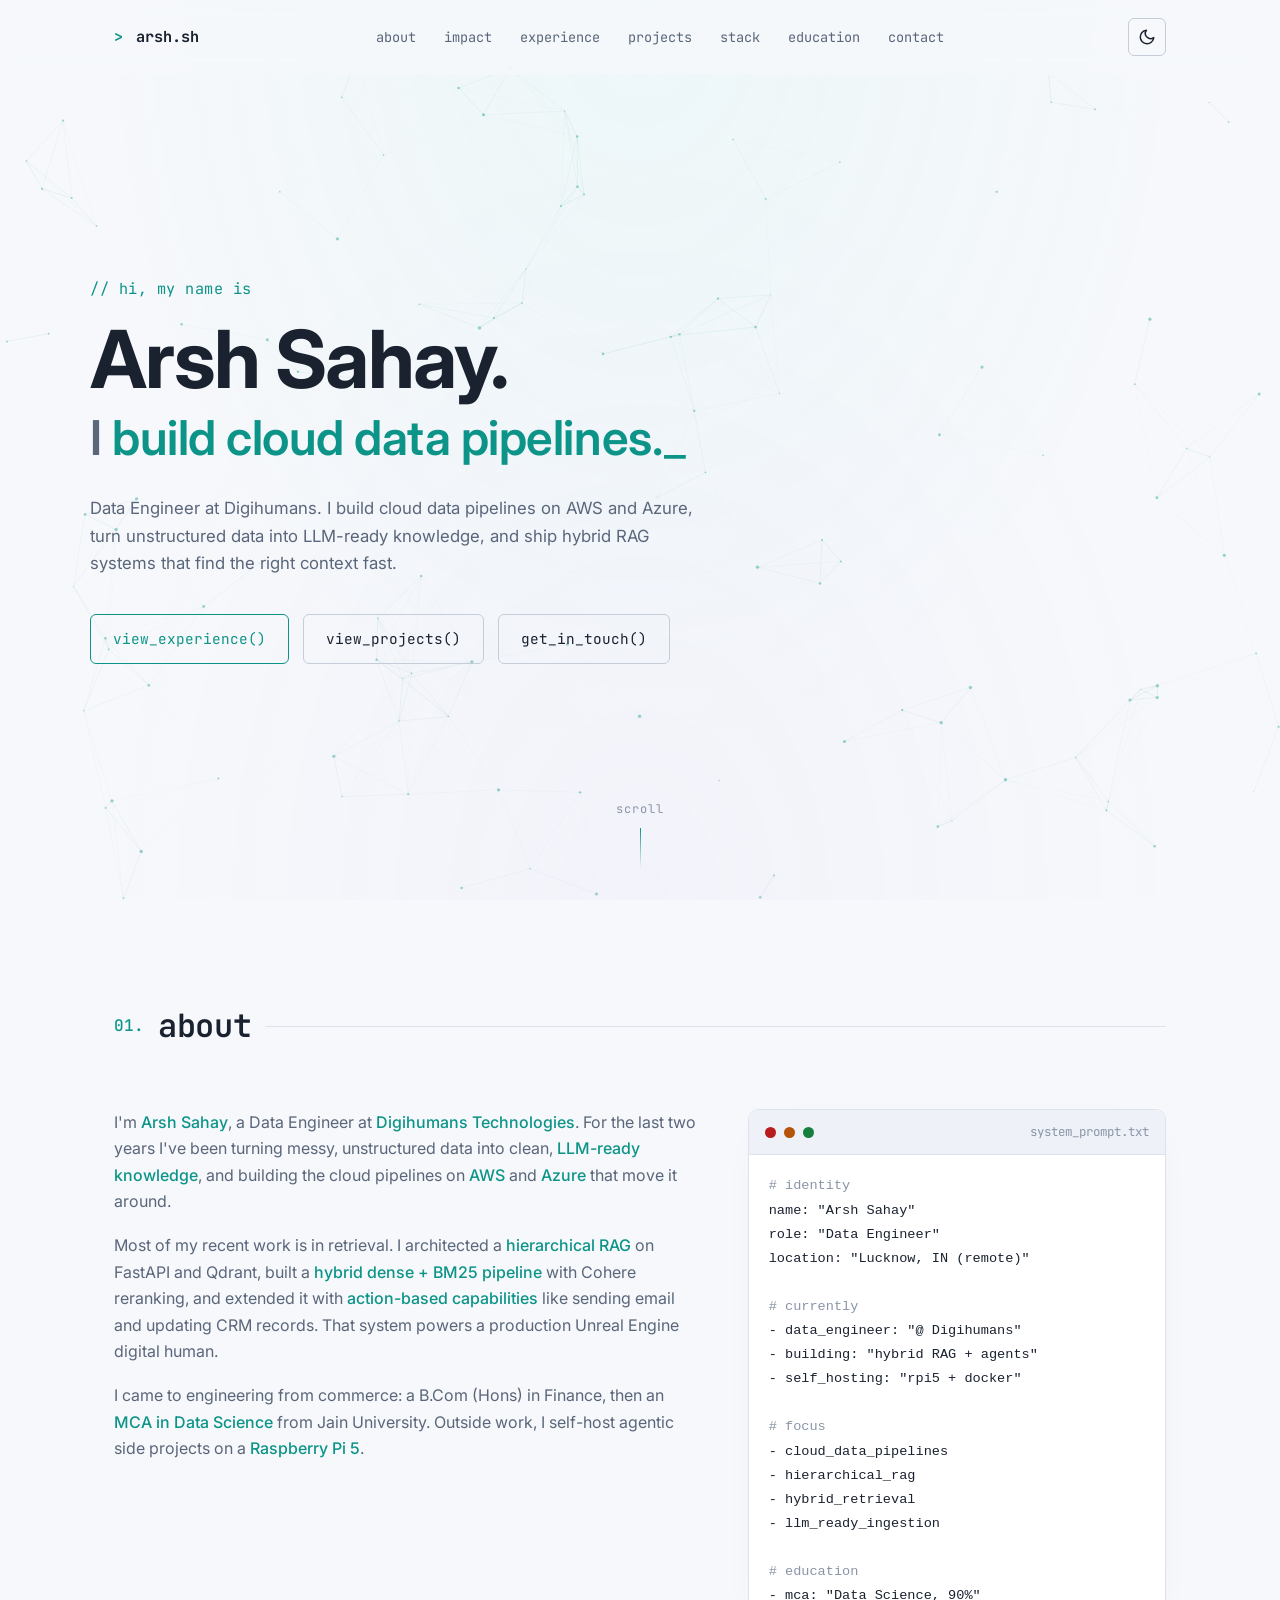
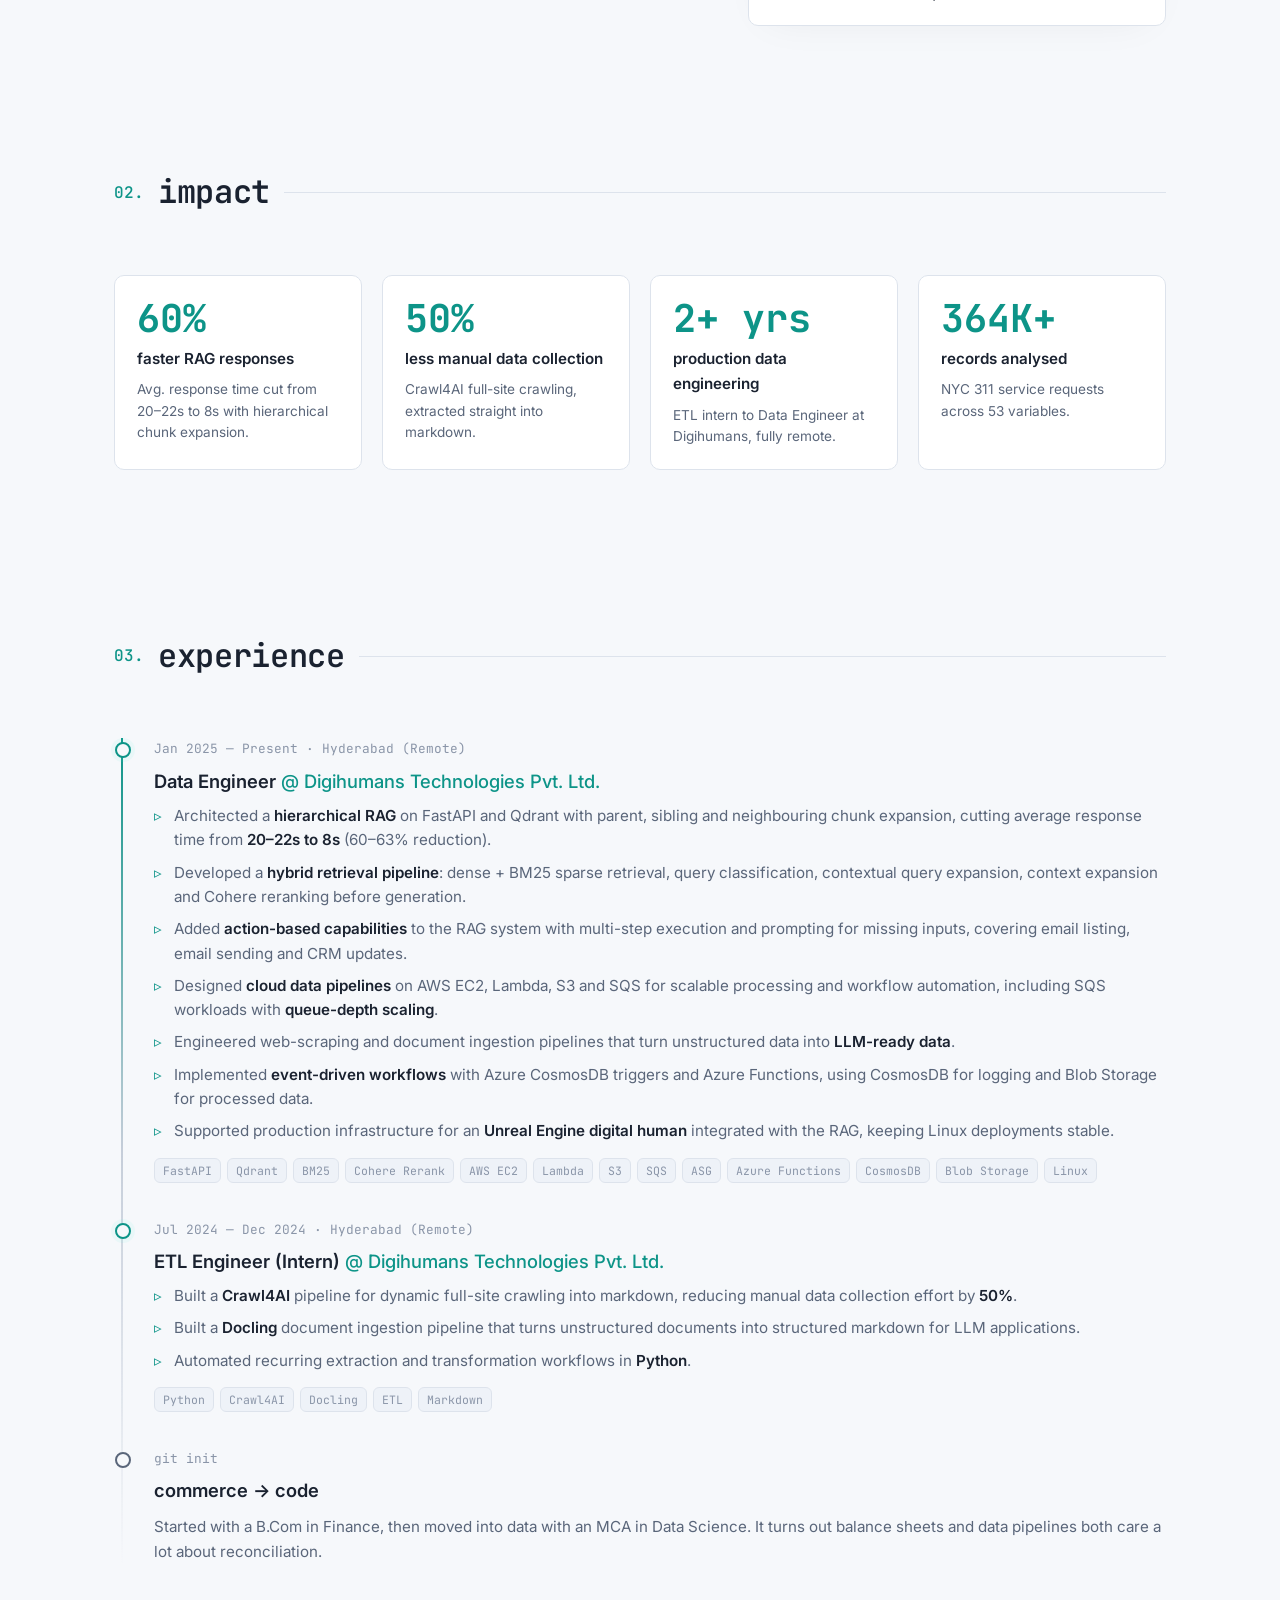
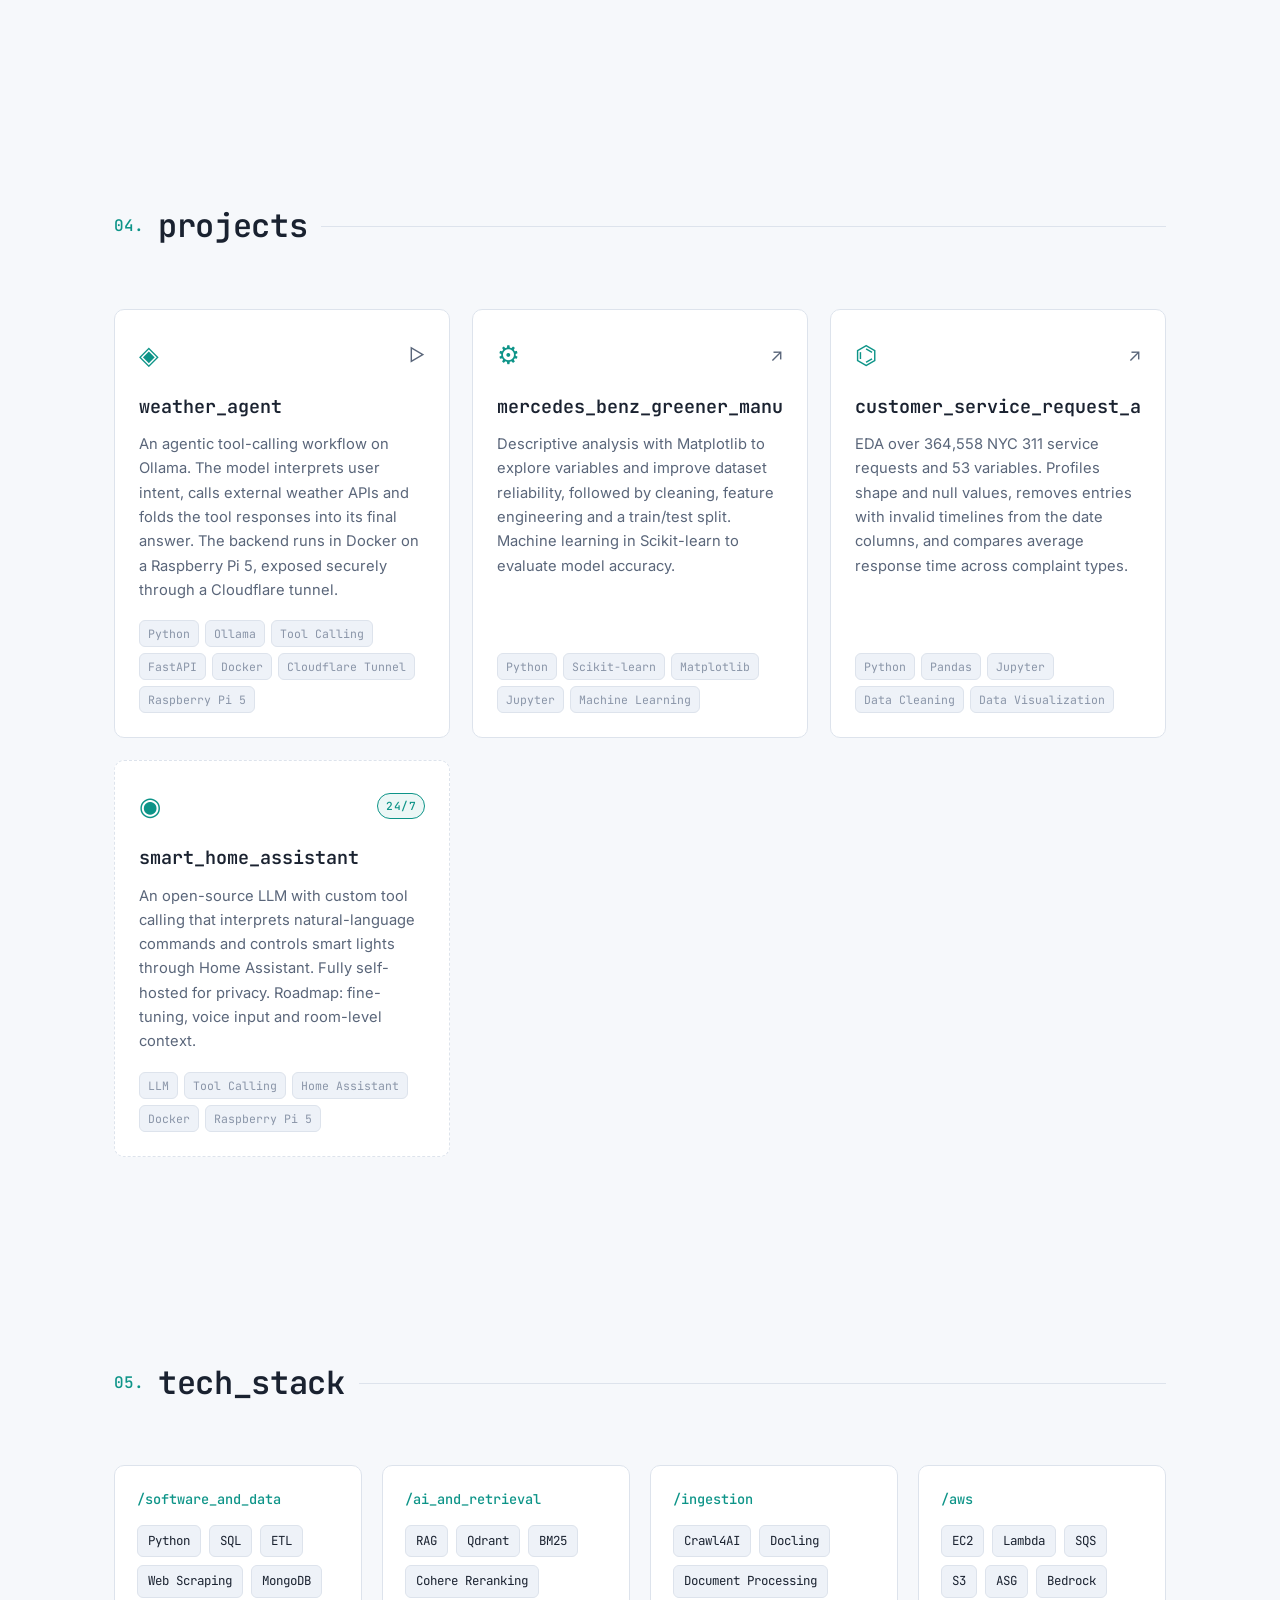
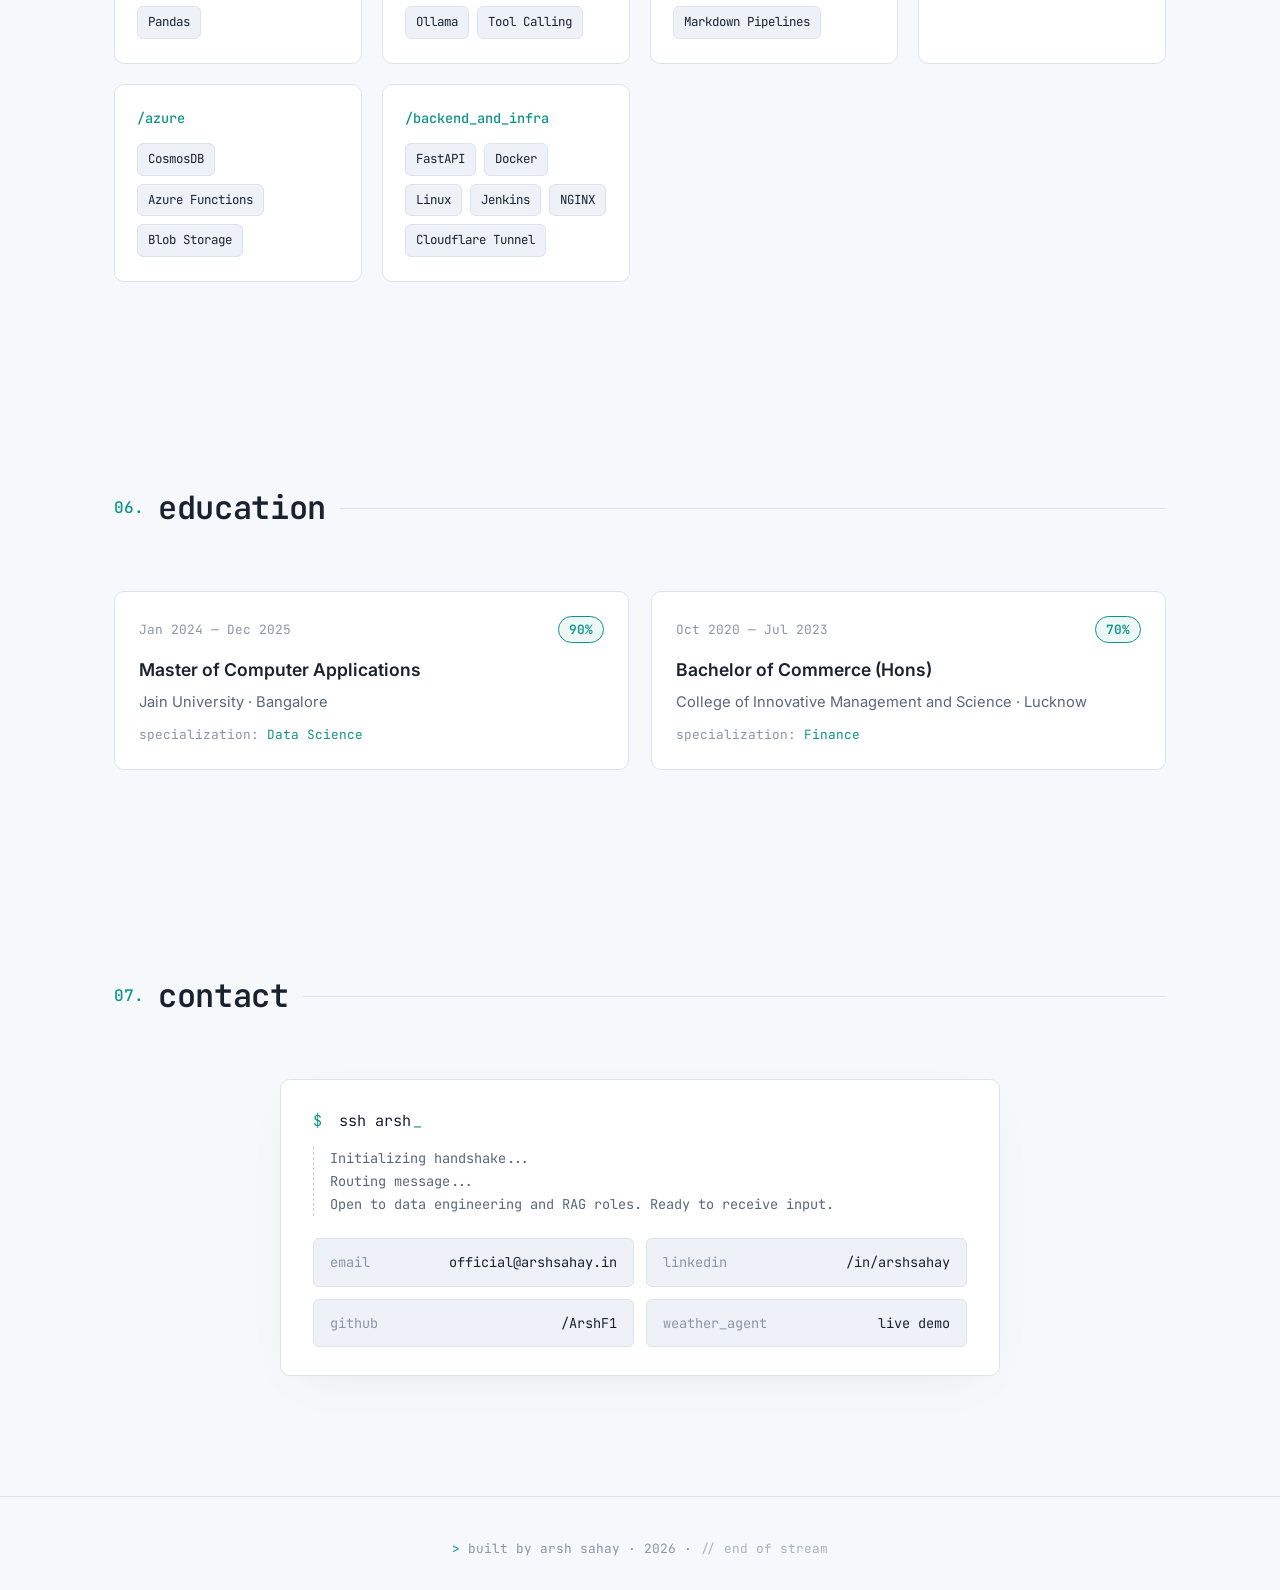
==== commit b199373c: "updates" ====
--- a/index.html
+++ b/index.html
@@ -3,7 +3,12 @@
 <head>
   <meta charset="UTF-8" />
   <meta name="viewport" content="width=device-width, initial-scale=1.0" />
-  <meta name="description" content="Arsh Sahay — Data Engineer, ETL Wizard, Pipeline Builder, and RAG Guy." />
+  <meta name="description" content="Arsh Sahay, Data Engineer. Cloud data pipelines on AWS and Azure, hierarchical and hybrid RAG systems with FastAPI and Qdrant, and LLM-ready ingestion pipelines." />
+  <meta property="og:title" content="Arsh Sahay // Data Engineer" />
+  <meta property="og:description" content="Cloud data pipelines, hybrid RAG and LLM-ready ingestion. Data Engineer @ Digihumans." />
+  <meta property="og:url" content="https://arshsahay.in/" />
+  <meta property="og:type" content="website" />
+  <link rel="canonical" href="https://arshsahay.in/" />
   <title>Arsh Sahay // Data Engineer</title>
   <link rel="preconnect" href="https://fonts.googleapis.com" />
   <link rel="preconnect" href="https://fonts.gstatic.com" crossorigin />
@@ -29,15 +34,16 @@
           <path d="M21 12.79A9 9 0 1 1 11.21 3 7 7 0 0 0 21 12.79z"/>
         </svg>
       </button>
-      <button class="nav__toggle" id="navToggle" aria-label="Toggle menu" aria-expanded="false">
+      <button class="nav__toggle" id="navToggle" aria-label="Toggle menu" aria-expanded="false" aria-controls="navLinks">
         <span></span><span></span><span></span>
       </button>
-      <nav class="nav__links" id="navLinks">
+      <nav class="nav__links" id="navLinks" aria-label="Primary">
         <a href="#about">about</a>
-        <a href="#skills">skills</a>
-        <a href="#stack">stack</a>
+        <a href="#impact">impact</a>
+        <a href="#experience">experience</a>
         <a href="#projects">projects</a>
-        <a href="#pipeline">pipeline</a>
+        <a href="#skills">stack</a>
+        <a href="#education">education</a>
         <a href="#contact">contact</a>
       </nav>
     </div>
@@ -50,17 +56,18 @@
         <p class="hero__greeting">// hi, my name is</p>
         <h1 class="hero__name">Arsh Sahay.</h1>
         <h2 class="hero__role">
-          I <span class="typed" id="typed"></span><span class="cursor">_</span>
+          I <span class="typed" id="typed">build cloud data pipelines.</span><span class="cursor" aria-hidden="true">_</span>
         </h2>
         <p class="hero__tagline">
-          Data engineer by trade. I build pipelines that don't break at 2 AM, and RAG systems that actually retrieve the right context. Turning raw chaos into clean, queryable truth.
+          Data Engineer at Digihumans. I build cloud data pipelines on AWS and Azure, turn unstructured data into LLM-ready knowledge, and ship hybrid RAG systems that find the right context fast.
         </p>
         <div class="hero__cta">
-          <a href="#projects" class="btn btn--primary">view_projects()</a>
+          <a href="#experience" class="btn btn--primary">view_experience()</a>
+          <a href="#projects" class="btn btn--ghost">view_projects()</a>
           <a href="#contact" class="btn btn--ghost">get_in_touch()</a>
         </div>
       </div>
-      <div class="hero__scroll">
+      <div class="hero__scroll" aria-hidden="true">
         <span>scroll</span>
         <div class="hero__scroll-line"></div>
       </div>
@@ -76,13 +83,13 @@
       <div class="about__grid">
         <div class="about__text">
           <p>
-            I'm <span class="hl">Arsh Sahay</span> — a data engineer obsessed with turning raw data into actionable outcomes. I design <span class="hl">scalable architectures</span>, ship <span class="hl">end-to-end pipelines</span>, and increasingly, build <span class="hl">agentic AI systems</span> that actually do useful work.
+            I'm <span class="hl">Arsh Sahay</span>, a Data Engineer at <span class="hl">Digihumans Technologies</span>. For the last two years I've been turning messy, unstructured data into clean, <span class="hl">LLM-ready knowledge</span>, and building the cloud pipelines on <span class="hl">AWS</span> and <span class="hl">Azure</span> that move it around.
           </p>
           <p>
-            I work comfortably across <span class="hl">AWS</span> and <span class="hl">Azure</span> — Cosmos DB, Blob Storage, SQS, Redis, the lot. My happy place is a clean DAG, a self-hosted service on a Raspberry Pi, and a proof that the thing works at 2 AM without paging anyone.
+            Most of my recent work is in retrieval. I architected a <span class="hl">hierarchical RAG</span> on FastAPI and Qdrant, built a <span class="hl">hybrid dense + BM25 pipeline</span> with Cohere reranking, and extended it with <span class="hl">action-based capabilities</span> like sending email and updating CRM records. That system powers a production Unreal Engine digital human.
           </p>
           <p>
-            I'm also a <span class="hl">Python geek</span>, an <span class="hl">ML enthusiast</span>, and yes — an <span class="hl">ETL wizard</span> and <span class="hl">pipeline builder</span>. When I'm not refactoring infra, I'm fine-tuning an open-source LLM to turn the lights off.
+            I came to engineering from commerce: a B.Com (Hons) in Finance, then an <span class="hl">MCA in Data Science</span> from Jain University. Outside work, I self-host agentic side projects on a <span class="hl">Raspberry Pi 5</span>.
           </p>
         </div>
         <div class="about__card">
@@ -95,266 +102,300 @@
           <pre class="about__card-body"><code><span class="c-muted"># identity</span>
 name: "Arsh Sahay"
 role: "Data Engineer"
-location: "remote-first"
-mode: "always_on"
-
-<span class="c-muted"># self_described_as</span>
-- ml_enthusiast
-- python_geek
-- etl_wizard
-- pipeline_builder
+location: "Lucknow, IN (remote)"
 
 <span class="c-muted"># currently</span>
 - data_engineer: "@ Digihumans"
+- building: "hybrid RAG + agents"
 - self_hosting: "rpi5 + docker"
-- side_quests: "agentic ai"</code></pre>
-        </div>
-      </div>
-    </section>
-
-    <!-- Skills stats strip -->
-    <section id="skills" class="section section--skills">
+
+<span class="c-muted"># focus</span>
+- cloud_data_pipelines
+- hierarchical_rag
+- hybrid_retrieval
+- llm_ready_ingestion
+
+<span class="c-muted"># education</span>
+- mca: "Data Science, 90%"</code></pre>
+        </div>
+      </div>
+    </section>
+
+    <!-- Impact -->
+    <section id="impact" class="section section--impact">
       <div class="section__head">
         <span class="section__num">02.</span>
-        <h2 class="section__title">core_skills</h2>
-        <span class="section__line"></span>
-      </div>
-      <div class="skills__grid">
-        <div class="skill">
-          <div class="skill__top">
-            <span class="skill__name">Python</span>
-            <span class="skill__pct">95%</span>
-          </div>
-          <div class="skill__bar"><div class="skill__fill" data-pct="95"></div></div>
-        </div>
-        <div class="skill">
-          <div class="skill__top">
-            <span class="skill__name">Data Engineering</span>
-            <span class="skill__pct">93%</span>
-          </div>
-          <div class="skill__bar"><div class="skill__fill" data-pct="93"></div></div>
-        </div>
-        <div class="skill">
-          <div class="skill__top">
-            <span class="skill__name">Pandas</span>
-            <span class="skill__pct">92%</span>
-          </div>
-          <div class="skill__bar"><div class="skill__fill" data-pct="92"></div></div>
-        </div>
-        <div class="skill">
-          <div class="skill__top">
-            <span class="skill__name">Data Science</span>
-            <span class="skill__pct">90%</span>
-          </div>
-          <div class="skill__bar"><div class="skill__fill" data-pct="90"></div></div>
-        </div>
-        <div class="skill">
-          <div class="skill__top">
-            <span class="skill__name">NumPy</span>
-            <span class="skill__pct">88%</span>
-          </div>
-          <div class="skill__bar"><div class="skill__fill" data-pct="88"></div></div>
-        </div>
-        <div class="skill">
-          <div class="skill__top">
-            <span class="skill__name">Machine Learning</span>
-            <span class="skill__pct">85%</span>
-          </div>
-          <div class="skill__bar"><div class="skill__fill" data-pct="85"></div></div>
-        </div>
-      </div>
-    </section>
-
-    <!-- Stack -->
-    <section id="stack" class="section">
+        <h2 class="section__title">impact</h2>
+        <span class="section__line"></span>
+      </div>
+      <div class="impact__grid">
+        <div class="metric">
+          <div class="metric__value"><span data-count="60">60</span>%</div>
+          <div class="metric__label">faster RAG responses</div>
+          <p class="metric__sub">Avg. response time cut from 20–22s to 8s with hierarchical chunk expansion.</p>
+        </div>
+        <div class="metric">
+          <div class="metric__value"><span data-count="50">50</span>%</div>
+          <div class="metric__label">less manual data collection</div>
+          <p class="metric__sub">Crawl4AI full-site crawling, extracted straight into markdown.</p>
+        </div>
+        <div class="metric">
+          <div class="metric__value"><span data-count="2">2</span>+ yrs</div>
+          <div class="metric__label">production data engineering</div>
+          <p class="metric__sub">ETL intern to Data Engineer at Digihumans, fully remote.</p>
+        </div>
+        <div class="metric">
+          <div class="metric__value"><span data-count="364">364</span>K+</div>
+          <div class="metric__label">records analysed</div>
+          <p class="metric__sub">NYC 311 service requests across 53 variables.</p>
+        </div>
+      </div>
+    </section>
+
+    <!-- Experience -->
+    <section id="experience" class="section">
       <div class="section__head">
         <span class="section__num">03.</span>
-        <h2 class="section__title">tech_stack</h2>
-        <span class="section__line"></span>
-      </div>
-      <div class="stack__grid">
-        <div class="stack__group">
-          <h3 class="stack__group-title">/languages</h3>
-          <ul class="stack__list">
-            <li>Python</li>
-            <li>SQL</li>
-            <li>Bash</li>
-          </ul>
-        </div>
-        <div class="stack__group">
-          <h3 class="stack__group-title">/data_and_etl</h3>
-          <ul class="stack__list">
-            <li>Pandas</li>
-            <li>NumPy</li>
-            <li>ETL Pipelines</li>
-            <li>Document Processing</li>
-            <li>Web Scraping</li>
-          </ul>
-        </div>
-        <div class="stack__group">
-          <h3 class="stack__group-title">/cloud_and_storage</h3>
-          <ul class="stack__list">
-            <li>AWS</li>
-            <li>Azure</li>
-            <li>Cosmos DB</li>
-            <li>Azure Blob Storage</li>
-            <li>Cloudflare</li>
-          </ul>
-        </div>
-        <div class="stack__group">
-          <h3 class="stack__group-title">/messaging_and_queues</h3>
-          <ul class="stack__list">
-            <li>Redis</li>
-            <li>AWS SQS</li>
-            <li>Async Task Pipelines</li>
-          </ul>
-        </div>
-        <div class="stack__group">
-          <h3 class="stack__group-title">/ai_and_agentic</h3>
-          <ul class="stack__list">
-            <li>LLMs</li>
-            <li>Tool Calling</li>
-            <li>Crawl4AI</li>
-            <li>FastAPI</li>
-            <li>Machine Learning</li>
-          </ul>
-        </div>
-        <div class="stack__group">
-          <h3 class="stack__group-title">/infra_and_devops</h3>
-          <ul class="stack__list">
-            <li>Terraform</li>
-            <li>Ansible</li>
-            <li>Jenkins</li>
-            <li>Docker</li>
-            <li>Raspberry Pi 5</li>
-          </ul>
-        </div>
-      </div>
-    </section>
-
-    <!-- Projects -->
-    <section id="projects" class="section">
-      <div class="section__head">
-        <span class="section__num">04.</span>
-        <h2 class="section__title">projects</h2>
-        <span class="section__line"></span>
-      </div>
-      <div class="projects__grid">
-        <article class="project">
-          <div class="project__head">
-            <span class="project__icon">⌬</span>
-            <div class="project__links">
-              <a href="https://github.com/ArshF1/customer_service_request_analysis" target="_blank" rel="noopener" aria-label="GitHub repo">↗</a>
-            </div>
-          </div>
-          <h3 class="project__title">customer_service_request_analysis</h3>
-          <p class="project__desc">
-            An end-to-end EDA pipeline over the NYC 311 service-requests dataset. Cleans, engineers features, and visualizes complaint patterns and resolution times across boroughs. Includes a missing-value analysis with a 50%+ threshold and full geographic breakdowns.
-          </p>
-          <ul class="project__tags">
-            <li>Python</li><li>Pandas</li><li>Jupyter</li><li>Data Visualization</li>
-          </ul>
-        </article>
-
-        <article class="project">
-          <div class="project__head">
-            <span class="project__icon">◈</span>
-            <div class="project__links">
-              <a href="https://project.arshsahay.in/weather-agent" target="_blank" rel="noopener" aria-label="Live demo">▷</a>
-            </div>
-          </div>
-          <h3 class="project__title">weather_agent</h3>
-          <p class="project__desc">
-            An LLM-powered agentic assistant that interprets natural language weather queries and autonomously calls a weather API. Backend self-hosted on a Raspberry Pi 5 inside Docker; Cloudflare handles HTTPS and tunneling. Frontend built with Kiro.
-          </p>
-          <ul class="project__tags">
-            <li>Python</li><li>LLM</li><li>Agentic AI</li><li>FastAPI</li><li>Docker</li><li>Raspberry Pi</li>
-          </ul>
-        </article>
-
-        <article class="project project--self">
-          <div class="project__head">
-            <span class="project__icon">◉</span>
-            <div class="project__links">
-              <span class="project__badge" title="Self-hosted, running 24/7">24/7</span>
-            </div>
-          </div>
-          <h3 class="project__title">smart_home_assistant</h3>
-          <p class="project__desc">
-            An open-source LLM with custom tool-calling. Interprets natural-language commands and autonomously controls smart lights through Home Assistant. Fully self-hosted for privacy. Roadmap: fine-tuning, voice input, and room-level context awareness.
-          </p>
-          <ul class="project__tags">
-            <li>LLM</li><li>Tool Calling</li><li>Home Assistant</li><li>Docker</li><li>Raspberry Pi 5</li>
-          </ul>
-        </article>
-      </div>
-    </section>
-
-    <!-- Pipeline / Experience -->
-    <section id="pipeline" class="section">
-      <div class="section__head">
-        <span class="section__num">05.</span>
-        <h2 class="section__title">the_pipeline</h2>
+        <h2 class="section__title">experience</h2>
         <span class="section__line"></span>
       </div>
       <ol class="pipeline">
         <li class="pipeline__job">
           <div class="pipeline__node">
             <span class="pipeline__dot"></span>
-            <div class="pipeline__year">Jan 2025 — Present</div>
+            <div class="pipeline__year">Jan 2025 — Present · Hyderabad (Remote)</div>
             <h3 class="pipeline__title">Data Engineer <span class="pipeline__at">@ Digihumans Technologies Pvt. Ltd.</span></h3>
-            <p class="pipeline__desc">
-              <!-- Architected cloud-native data workflows on AWS and Azure — Cosmos DB and Azure Blob Storage for scalable data management. Built a Crawl4AI web scraper that turns full websites into structured markdown. Stood up a Redis + AWS SQS pipeline orchestrating 100+ async tasks per hour. Automated infra with Terraform, Ansible, and Jenkins. -->
-              I work at the intersection of data engineering and intelligent retrieval. As a Data Engineer, I build scalable pipelines that ingest, transform, and structure raw data into usable products. At Digihumans, I designed cloud-native workflows on AWS and Azure, built document processing pipelines for PDFs, DOCX, PPT, and PPTX files, and developed a RAG system that preprocesses documents into markdown, applies intelligent chunking, enriches content with metadata, and uses embeddings for efficient retrieval. I also implemented orchestration and automation using Redis, AWS SQS, Terraform, Ansible, and Jenkins to keep the system reliable and scalable.
-            </p>
-            <ul class="pipeline__tags">
-              <li>AWS</li><li>Azure</li><li>Cosmos DB</li><li>Redis</li><li>SQS</li><li>Crawl4AI</li><li>Terraform</li><li>Jenkins</li>
+            <ul class="pipeline__points">
+              <li>Architected a <strong>hierarchical RAG</strong> on FastAPI and Qdrant with parent, sibling and neighbouring chunk expansion, cutting average response time from <strong>20–22s to 8s</strong> (60–63% reduction).</li>
+              <li>Developed a <strong>hybrid retrieval pipeline</strong>: dense + BM25 sparse retrieval, query classification, contextual query expansion, context expansion and Cohere reranking before generation.</li>
+              <li>Added <strong>action-based capabilities</strong> to the RAG system with multi-step execution and prompting for missing inputs, covering email listing, email sending and CRM updates.</li>
+              <li>Designed <strong>cloud data pipelines</strong> on AWS EC2, Lambda, S3 and SQS for scalable processing and workflow automation, including SQS workloads with <strong>queue-depth scaling</strong>.</li>
+              <li>Engineered web-scraping and document ingestion pipelines that turn unstructured data into <strong>LLM-ready data</strong>.</li>
+              <li>Implemented <strong>event-driven workflows</strong> with Azure CosmosDB triggers and Azure Functions, using CosmosDB for logging and Blob Storage for processed data.</li>
+              <li>Supported production infrastructure for an <strong>Unreal Engine digital human</strong> integrated with the RAG, keeping Linux deployments stable.</li>
             </ul>
             <ul class="pipeline__tags">
-              <li>Qdrant</li><li>MongoDB</li><li>Embeddings</li><li>Chunking</li><li>Retrieval</li><li>RAG</li><li>Document Processing</li><li>FastAPI</li>
+              <li>FastAPI</li><li>Qdrant</li><li>BM25</li><li>Cohere Rerank</li><li>AWS EC2</li><li>Lambda</li><li>S3</li><li>SQS</li><li>ASG</li><li>Azure Functions</li><li>CosmosDB</li><li>Blob Storage</li><li>Linux</li>
             </ul>
           </div>
         </li>
         <li class="pipeline__job">
           <div class="pipeline__node">
             <span class="pipeline__dot"></span>
-            <div class="pipeline__year">Internship</div>
-            <h3 class="pipeline__title">ETL Engineer Intern <span class="pipeline__at">@ Digihumans Technologies Pvt. Ltd.</span></h3>
-            <p class="pipeline__desc">
-              Built ETL pipelines to extract data from multiple document formats (PDF, DOCX, PPTX). Wrote transformation logic to unify them into a clean markdown format, then loaded them into Azure Blob Storage and Cosmos DB. Automated document processing and web scraping workflows in Python.
-            </p>
+            <div class="pipeline__year">Jul 2024 — Dec 2024 · Hyderabad (Remote)</div>
+            <h3 class="pipeline__title">ETL Engineer (Intern) <span class="pipeline__at">@ Digihumans Technologies Pvt. Ltd.</span></h3>
+            <ul class="pipeline__points">
+              <li>Built a <strong>Crawl4AI</strong> pipeline for dynamic full-site crawling into markdown, reducing manual data collection effort by <strong>50%</strong>.</li>
+              <li>Built a <strong>Docling</strong> document ingestion pipeline that turns unstructured documents into structured markdown for LLM applications.</li>
+              <li>Automated recurring extraction and transformation workflows in <strong>Python</strong>.</li>
+            </ul>
             <ul class="pipeline__tags">
-              <li>Python</li><li>ETL</li><li>Azure Blob</li><li>Cosmos DB</li><li>Document Processing</li>
+              <li>Python</li><li>Crawl4AI</li><li>Docling</li><li>ETL</li><li>Markdown</li>
             </ul>
           </div>
         </li>
         <li class="pipeline__job">
           <div class="pipeline__node">
             <span class="pipeline__dot pipeline__dot--start"></span>
-            <div class="pipeline__year">source ↑</div>
-            <h3 class="pipeline__title">cs_degree &amp; first_pipelines</h3>
+            <div class="pipeline__year">git init</div>
+            <h3 class="pipeline__title">commerce &rarr; code</h3>
             <p class="pipeline__desc">
-              Started with a CS foundation, a curious mind, and a Jupyter notebook that didn't crash. The rest is git history.
+              Started with a B.Com in Finance, then moved into data with an MCA in Data Science. It turns out balance sheets and data pipelines both care a lot about reconciliation.
             </p>
           </div>
         </li>
       </ol>
     </section>
 
+    <!-- Projects -->
+    <section id="projects" class="section">
+      <div class="section__head">
+        <span class="section__num">04.</span>
+        <h2 class="section__title">projects</h2>
+        <span class="section__line"></span>
+      </div>
+      <div class="projects__grid">
+        <article class="project">
+          <div class="project__head">
+            <span class="project__icon" aria-hidden="true">◈</span>
+            <div class="project__links">
+              <a href="https://project.arshsahay.in/weather-agent" target="_blank" rel="noopener" aria-label="Weather Agent live demo">▷</a>
+            </div>
+          </div>
+          <h3 class="project__title">weather_agent</h3>
+          <p class="project__desc">
+            An agentic tool-calling workflow on Ollama. The model interprets user intent, calls external weather APIs and folds the tool responses into its final answer. The backend runs in Docker on a Raspberry Pi 5, exposed securely through a Cloudflare tunnel.
+          </p>
+          <ul class="project__tags">
+            <li>Python</li><li>Ollama</li><li>Tool Calling</li><li>FastAPI</li><li>Docker</li><li>Cloudflare Tunnel</li><li>Raspberry Pi 5</li>
+          </ul>
+        </article>
+
+        <article class="project">
+          <div class="project__head">
+            <span class="project__icon" aria-hidden="true">⚙</span>
+            <div class="project__links">
+              <a href="https://github.com/ArshF1/Mercedes-Benz_greener_manufacturing" target="_blank" rel="noopener" aria-label="Mercedes-Benz Greener Manufacturing GitHub repo">↗</a>
+            </div>
+          </div>
+          <h3 class="project__title">mercedes_benz_greener_manufacturing</h3>
+          <p class="project__desc">
+            Descriptive analysis with Matplotlib to explore variables and improve dataset reliability, followed by cleaning, feature engineering and a train/test split. Machine learning in Scikit-learn to evaluate model accuracy.
+          </p>
+          <ul class="project__tags">
+            <li>Python</li><li>Scikit-learn</li><li>Matplotlib</li><li>Jupyter</li><li>Machine Learning</li>
+          </ul>
+        </article>
+
+        <article class="project">
+          <div class="project__head">
+            <span class="project__icon" aria-hidden="true">⌬</span>
+            <div class="project__links">
+              <a href="https://github.com/ArshF1/customer_service_request_analysis" target="_blank" rel="noopener" aria-label="Customer Service Request Analysis GitHub repo">↗</a>
+            </div>
+          </div>
+          <h3 class="project__title">customer_service_request_analysis</h3>
+          <p class="project__desc">
+            EDA over 364,558 NYC 311 service requests and 53 variables. Profiles shape and null values, removes entries with invalid timelines from the date columns, and compares average response time across complaint types.
+          </p>
+          <ul class="project__tags">
+            <li>Python</li><li>Pandas</li><li>Jupyter</li><li>Data Cleaning</li><li>Data Visualization</li>
+          </ul>
+        </article>
+
+        <article class="project project--self">
+          <div class="project__head">
+            <span class="project__icon" aria-hidden="true">◉</span>
+            <div class="project__links">
+              <span class="project__badge" title="Self-hosted, running 24/7">24/7</span>
+            </div>
+          </div>
+          <h3 class="project__title">smart_home_assistant</h3>
+          <p class="project__desc">
+            An open-source LLM with custom tool calling that interprets natural-language commands and controls smart lights through Home Assistant. Fully self-hosted for privacy. Roadmap: fine-tuning, voice input and room-level context.
+          </p>
+          <ul class="project__tags">
+            <li>LLM</li><li>Tool Calling</li><li>Home Assistant</li><li>Docker</li><li>Raspberry Pi 5</li>
+          </ul>
+        </article>
+      </div>
+    </section>
+
+    <!-- Tech stack -->
+    <section id="skills" class="section">
+      <div class="section__head">
+        <span class="section__num">05.</span>
+        <h2 class="section__title">tech_stack</h2>
+        <span class="section__line"></span>
+      </div>
+      <div class="stack__grid">
+        <div class="stack__group">
+          <h3 class="stack__group-title">/software_and_data</h3>
+          <ul class="stack__list">
+            <li>Python</li>
+            <li>SQL</li>
+            <li>ETL</li>
+            <li>Web Scraping</li>
+            <li>MongoDB</li>
+            <li>Pandas</li>
+          </ul>
+        </div>
+        <div class="stack__group">
+          <h3 class="stack__group-title">/ai_and_retrieval</h3>
+          <ul class="stack__list">
+            <li>RAG</li>
+            <li>Qdrant</li>
+            <li>BM25</li>
+            <li>Cohere Reranking</li>
+            <li>Ollama</li>
+            <li>Tool Calling</li>
+          </ul>
+        </div>
+        <div class="stack__group">
+          <h3 class="stack__group-title">/ingestion</h3>
+          <ul class="stack__list">
+            <li>Crawl4AI</li>
+            <li>Docling</li>
+            <li>Document Processing</li>
+            <li>Markdown Pipelines</li>
+          </ul>
+        </div>
+        <div class="stack__group">
+          <h3 class="stack__group-title">/aws</h3>
+          <ul class="stack__list">
+            <li>EC2</li>
+            <li>Lambda</li>
+            <li>SQS</li>
+            <li>S3</li>
+            <li>ASG</li>
+            <li>Bedrock</li>
+          </ul>
+        </div>
+        <div class="stack__group">
+          <h3 class="stack__group-title">/azure</h3>
+          <ul class="stack__list">
+            <li>CosmosDB</li>
+            <li>Azure Functions</li>
+            <li>Blob Storage</li>
+          </ul>
+        </div>
+        <div class="stack__group">
+          <h3 class="stack__group-title">/backend_and_infra</h3>
+          <ul class="stack__list">
+            <li>FastAPI</li>
+            <li>Docker</li>
+            <li>Linux</li>
+            <li>Jenkins</li>
+            <li>NGINX</li>
+            <li>Cloudflare Tunnel</li>
+          </ul>
+        </div>
+      </div>
+    </section>
+
+    <!-- Education -->
+    <section id="education" class="section">
+      <div class="section__head">
+        <span class="section__num">06.</span>
+        <h2 class="section__title">education</h2>
+        <span class="section__line"></span>
+      </div>
+      <div class="edu__grid">
+        <article class="edu">
+          <div class="edu__top">
+            <span class="edu__years">Jan 2024 — Dec 2025</span>
+            <span class="edu__score" title="Score">90%</span>
+          </div>
+          <h3 class="edu__degree">Master of Computer Applications</h3>
+          <p class="edu__school">Jain University · Bangalore</p>
+          <p class="edu__focus">specialization: <span>Data Science</span></p>
+        </article>
+        <article class="edu">
+          <div class="edu__top">
+            <span class="edu__years">Oct 2020 — Jul 2023</span>
+            <span class="edu__score" title="Score">70%</span>
+          </div>
+          <h3 class="edu__degree">Bachelor of Commerce (Hons)</h3>
+          <p class="edu__school">College of Innovative Management and Science · Lucknow</p>
+          <p class="edu__focus">specialization: <span>Finance</span></p>
+        </article>
+      </div>
+    </section>
+
     <!-- Contact -->
     <section id="contact" class="section section--contact">
       <div class="section__head">
-        <span class="section__num">06.</span>
+        <span class="section__num">07.</span>
         <h2 class="section__title">contact</h2>
         <span class="section__line"></span>
       </div>
       <div class="contact__terminal">
         <p class="contact__line">
           <span class="contact__prompt">$</span>
-          <span class="typed-line" id="typedCmd"></span><span class="cursor">_</span>
+          <span class="typed-line" id="typedCmd"></span><span class="cursor" aria-hidden="true">_</span>
         </p>
         <p class="contact__output" id="contactOutput">
-          Initializing handshake...<br />Routing message...<br />Ready to receive input.
+          Initializing handshake...<br />Routing message...<br />Open to data engineering and RAG roles. Ready to receive input.
         </p>
         <div class="contact__links">
           <a href="mailto:official@arshsahay.in" class="contact__link">
--- a/styles.css
+++ b/styles.css
@@ -460,49 +460,96 @@
 }
 .stack__group:hover::before { transform: scaleX(1); }
 
-/* ---------- Skills (stats strip) ---------- */
-.section--skills { padding-top: 40px; padding-bottom: 40px; }
-.skills__grid {
+/* ---------- Impact (metrics strip) ---------- */
+.section--impact { padding-top: 40px; padding-bottom: 60px; }
+.impact__grid {
   display: grid;
-  grid-template-columns: repeat(auto-fit, minmax(260px, 1fr));
-  gap: 18px 28px;
-}
-.skill {
-  padding: 4px 0;
-}
-.skill__top {
+  grid-template-columns: repeat(auto-fit, minmax(220px, 1fr));
+  gap: 20px;
+}
+.metric {
+  background: var(--bg-elev);
+  border: 1px solid var(--border);
+  border-radius: var(--radius);
+  padding: 22px;
+  transition: all var(--tx);
+}
+.metric:hover {
+  border-color: var(--accent);
+  transform: translateY(-3px);
+  box-shadow: 0 14px 40px -18px var(--accent-glow);
+}
+.metric__value {
+  font-family: var(--font-mono);
+  font-size: clamp(1.9rem, 4vw, 2.4rem);
+  font-weight: 700;
+  color: var(--accent);
+  line-height: 1.1;
+  margin-bottom: 6px;
+  font-variant-numeric: tabular-nums;
+}
+.metric__label {
+  font-weight: 600;
+  color: var(--text);
+  font-size: 0.95rem;
+  margin-bottom: 8px;
+}
+.metric__sub {
+  margin: 0;
+  color: var(--text-muted);
+  font-size: 0.85rem;
+  line-height: 1.55;
+}
+
+/* ---------- Education ---------- */
+.edu__grid {
+  display: grid;
+  grid-template-columns: repeat(auto-fit, minmax(300px, 1fr));
+  gap: 22px;
+}
+.edu {
+  background: var(--bg-elev);
+  border: 1px solid var(--border);
+  border-radius: var(--radius);
+  padding: 24px;
+  transition: all var(--tx);
+}
+.edu:hover { border-color: var(--border-strong); transform: translateY(-3px); }
+.edu__top {
   display: flex;
   justify-content: space-between;
-  align-items: baseline;
-  margin-bottom: 8px;
-  font-family: var(--font-mono);
-  font-size: 0.85rem;
-}
-.skill__name {
-  color: var(--text);
-  font-weight: 500;
-}
-.skill__pct {
-  color: var(--accent);
+  align-items: center;
+  margin-bottom: 12px;
+  font-family: var(--font-mono);
+  font-size: 0.8rem;
+}
+.edu__years { color: var(--text-dim); }
+.edu__score {
+  color: var(--accent);
+  border: 1px solid var(--accent);
+  background: var(--accent-soft);
+  border-radius: 999px;
+  padding: 2px 10px;
   font-weight: 600;
 }
-.skill__bar {
-  height: 6px;
-  background: var(--bg-elev-2);
-  border: 1px solid var(--border);
-  border-radius: 999px;
-  overflow: hidden;
-  position: relative;
-}
-.skill__fill {
-  height: 100%;
-  width: 0;
-  background: linear-gradient(90deg, var(--accent), var(--accent-2));
-  border-radius: 999px;
-  transition: width 1.1s cubic-bezier(0.22, 1, 0.36, 1);
-  box-shadow: 0 0 12px var(--accent-glow);
-}
-.skill__fill.in { width: var(--pct); }
+.edu__degree {
+  margin: 0 0 6px;
+  font-size: 1.1rem;
+  font-weight: 600;
+  color: var(--text);
+}
+.edu__school {
+  margin: 0 0 10px;
+  color: var(--text-muted);
+  font-size: 0.92rem;
+}
+.edu__focus {
+  margin: 0;
+  font-family: var(--font-mono);
+  font-size: 0.8rem;
+  color: var(--text-dim);
+}
+.edu__focus span { color: var(--accent); }
 
 .stack__group-title {
   font-family: var(--font-mono);
@@ -697,11 +744,35 @@
   font-size: 0.95rem;
   margin: 0 0 12px;
 }
+.pipeline__points {
+  margin: 0 0 14px;
+  display: grid;
+  gap: 8px;
+}
+.pipeline__points li {
+  position: relative;
+  padding-left: 20px;
+  color: var(--text-muted);
+  font-size: 0.95rem;
+  line-height: 1.6;
+}
+.pipeline__points li::before {
+  content: "▹";
+  position: absolute;
+  left: 0;
+  top: 0;
+  color: var(--accent);
+}
+.pipeline__points strong { color: var(--text); font-weight: 600; }
 .pipeline__tags { display: flex; flex-wrap: wrap; gap: 6px; }
 .pipeline__tags li {
   font-family: var(--font-mono);
   font-size: 0.72rem;
   color: var(--text-dim);
+  padding: 2px 8px;
+  border: 1px solid var(--border);
+  border-radius: var(--radius-sm);
+  background: var(--bg-elev-2);
 }
 
 /* ---------- Contact ---------- */
@@ -789,14 +860,14 @@
     right: 0;
     flex-direction: column;
     gap: 0;
-    background: rgba(10, 14, 20, 0.98);
+    background: var(--bg-elev);
     backdrop-filter: blur(10px);
     border-bottom: 1px solid var(--border);
     max-height: 0;
     overflow: hidden;
     transition: max-height var(--tx);
   }
-  .nav__links.open { max-height: 360px; }
+  .nav__links.open { max-height: 480px; }
   .nav__links a {
     padding: 16px 24px;
     border-top: 1px solid var(--border);
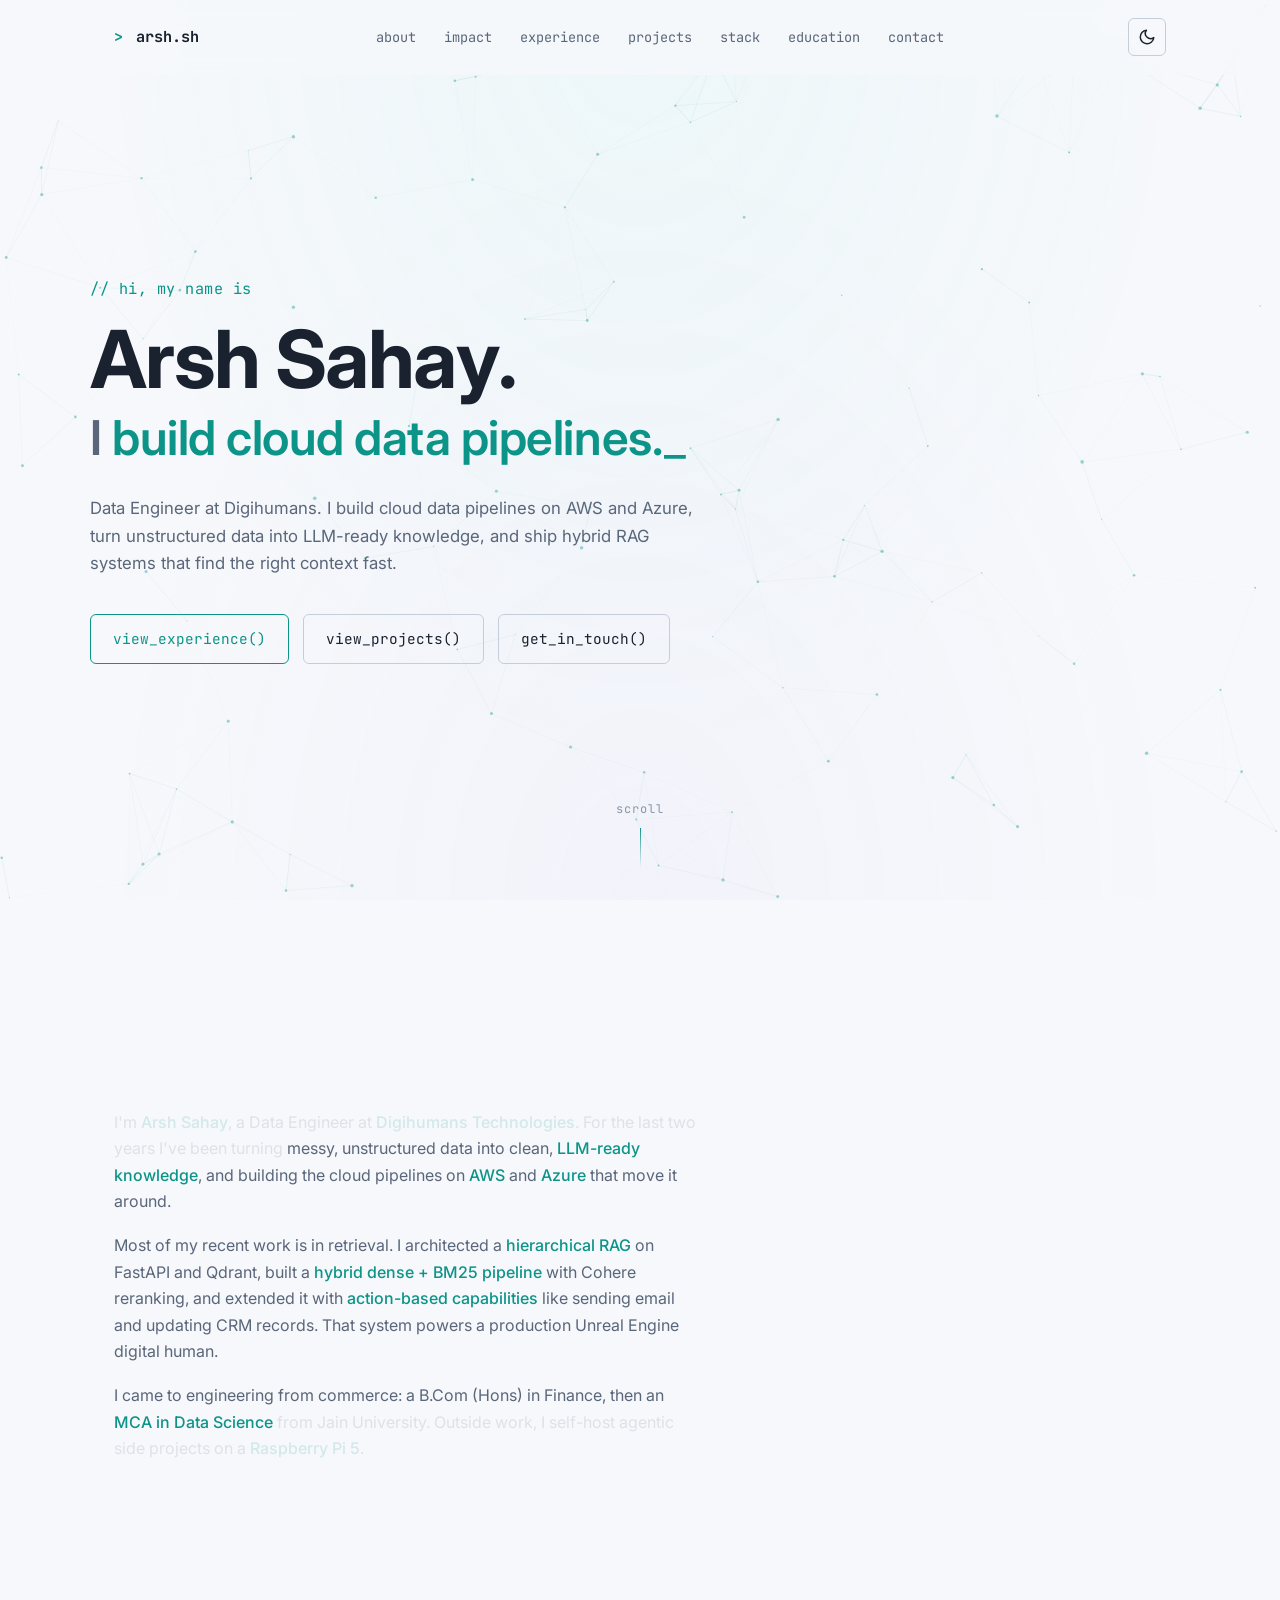
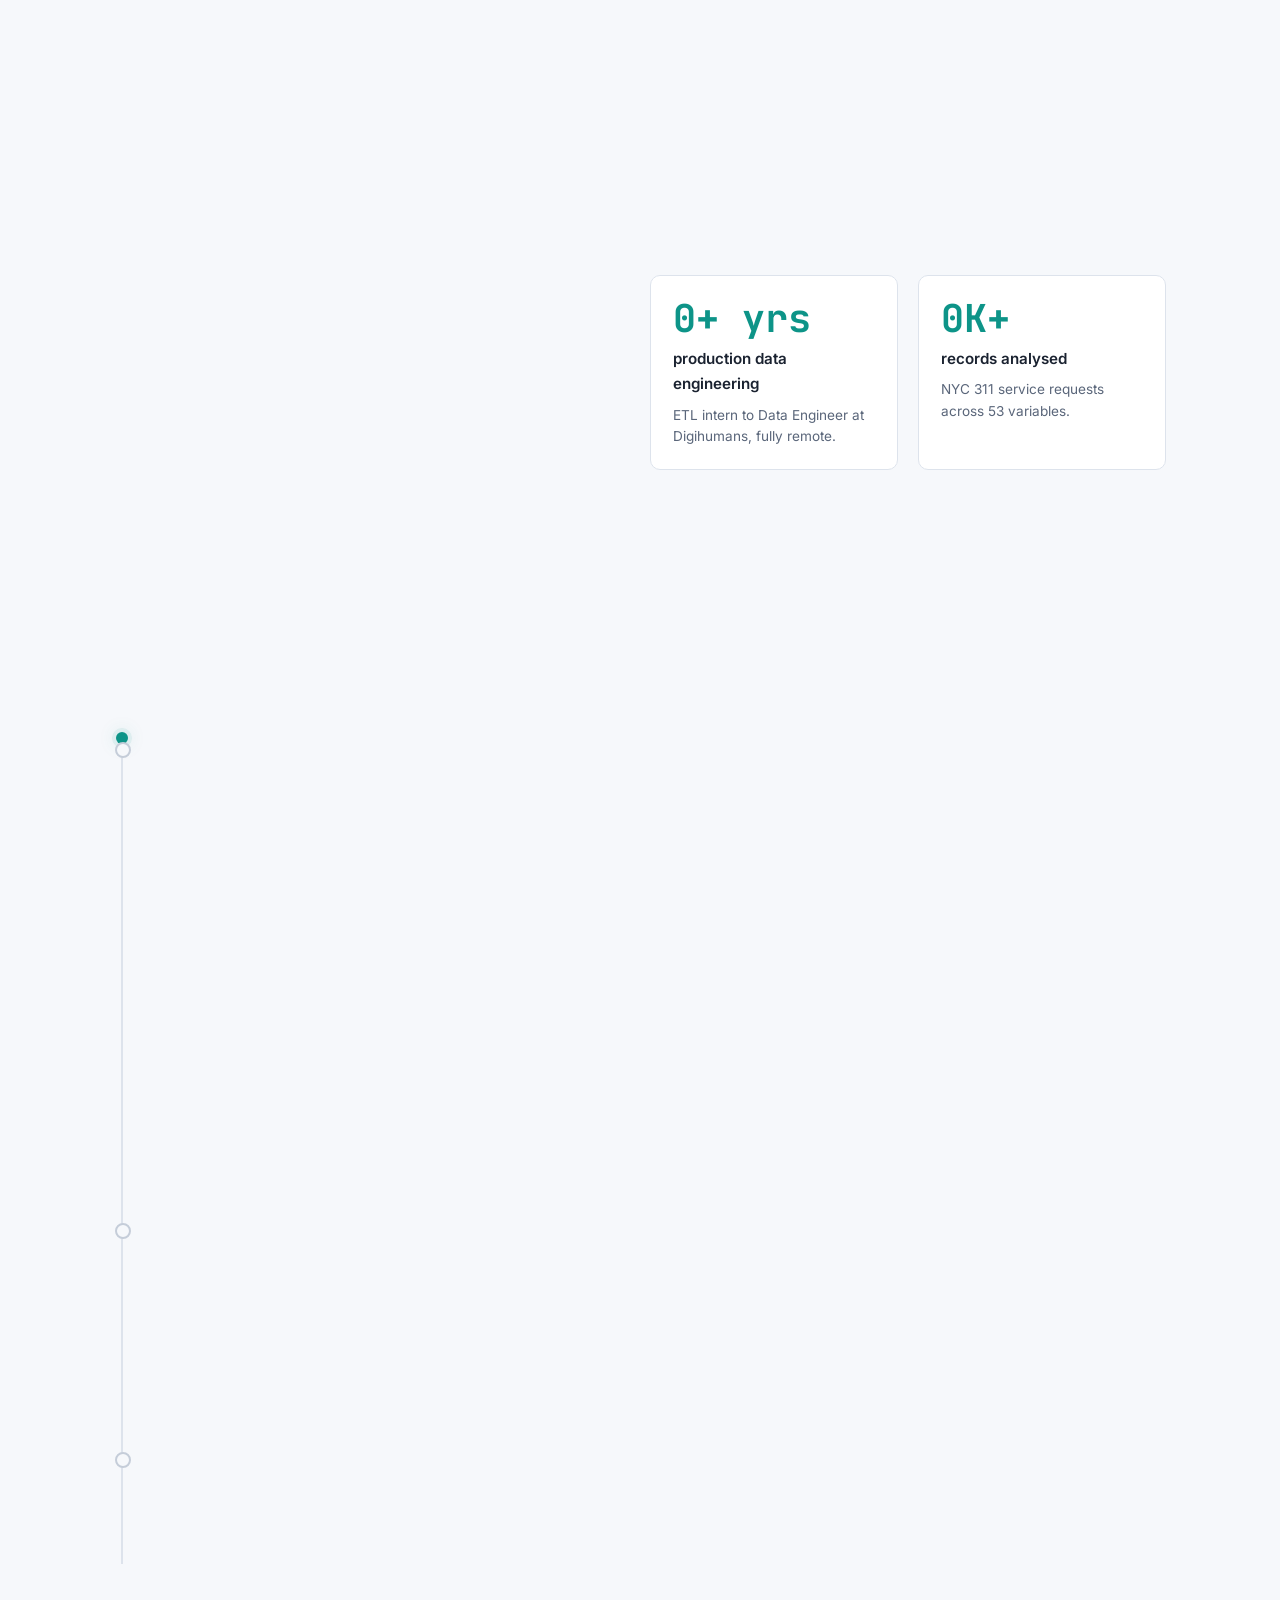
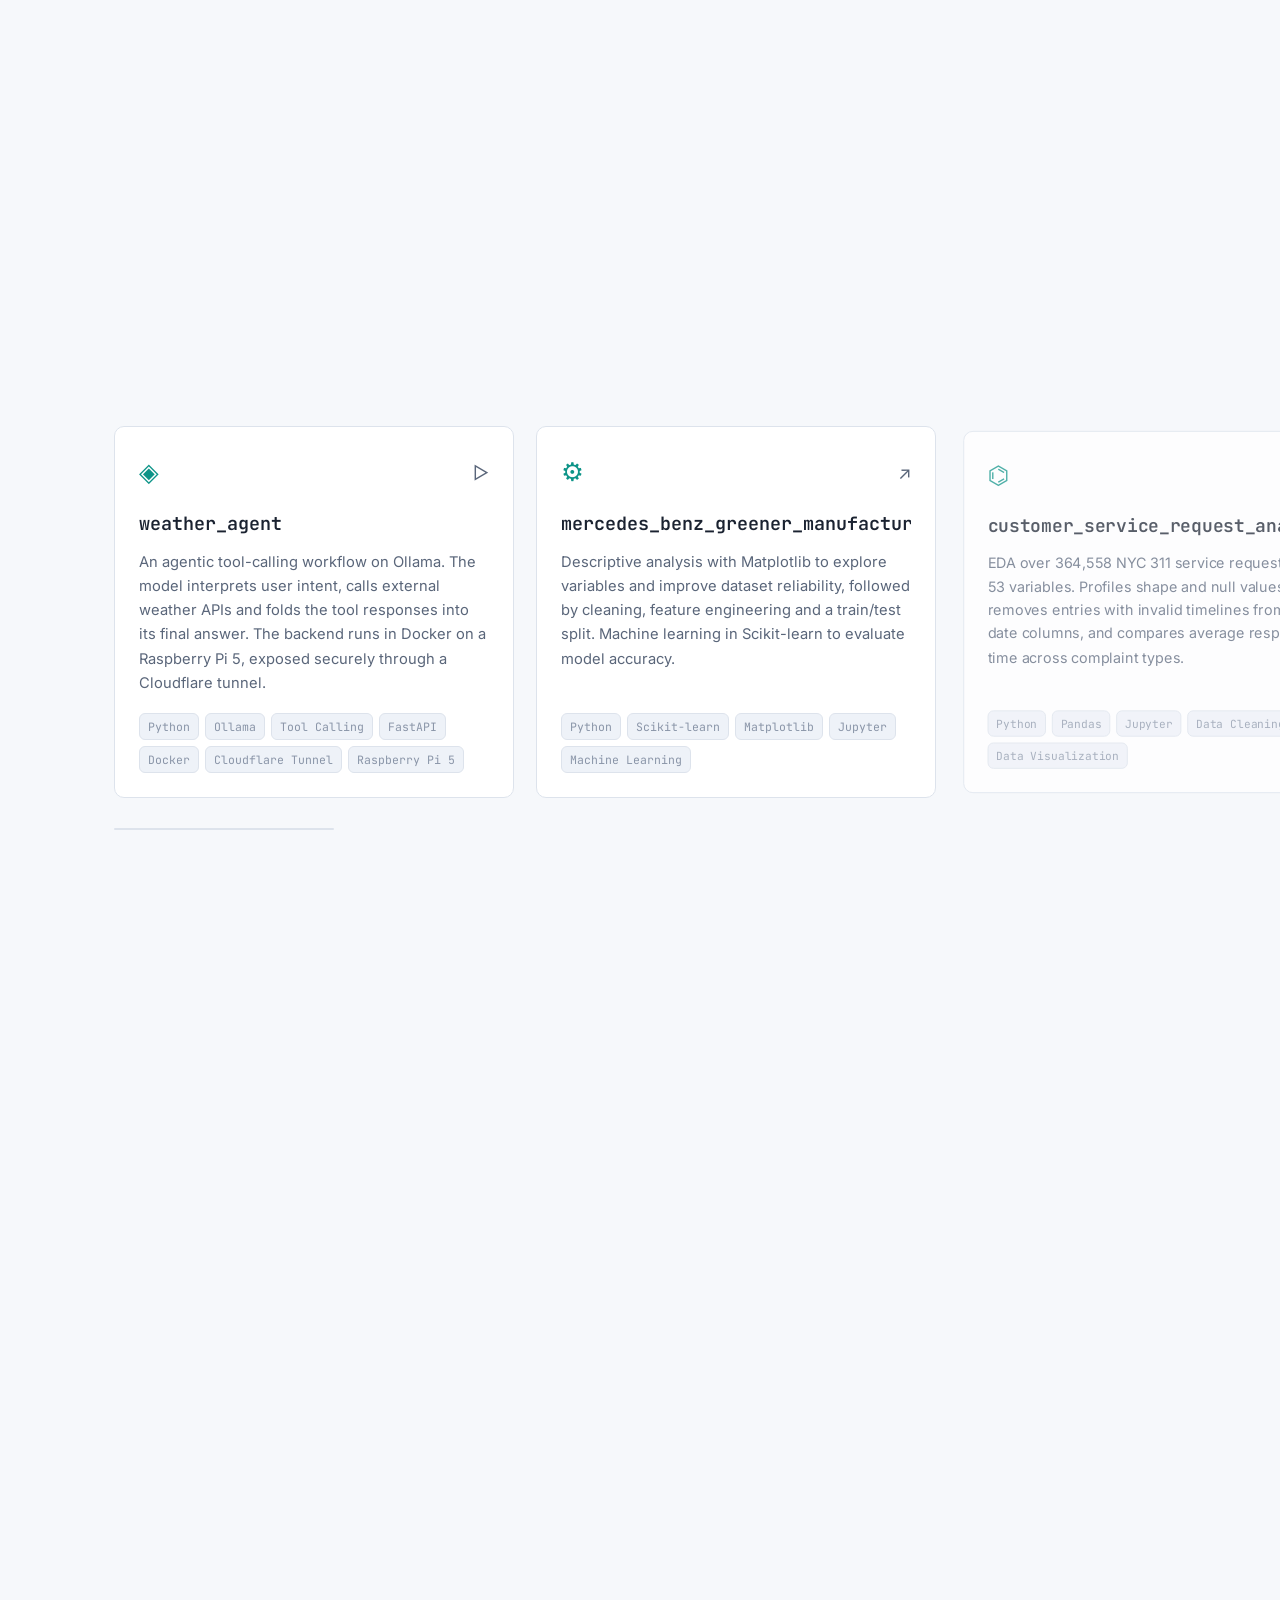
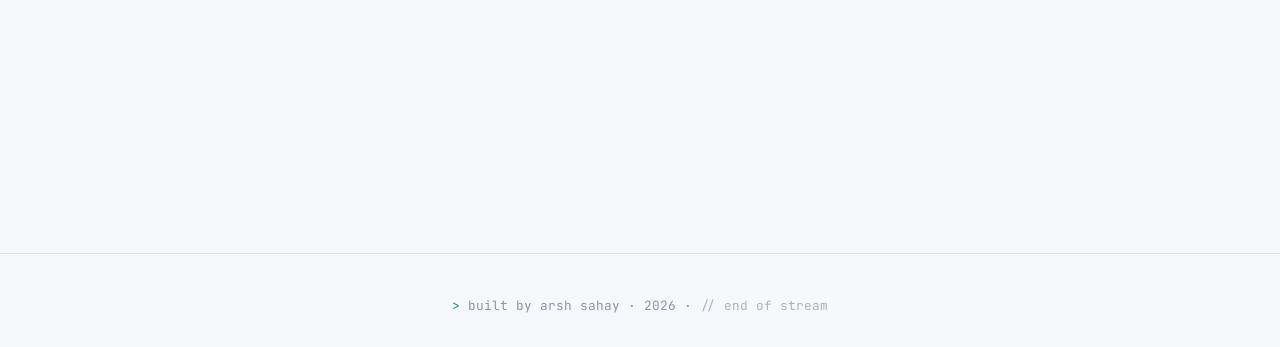
==== commit 34d62554: "animation updates" ====
--- a/index.html
+++ b/index.html
@@ -13,7 +13,26 @@
   <link rel="preconnect" href="https://fonts.googleapis.com" />
   <link rel="preconnect" href="https://fonts.gstatic.com" crossorigin />
   <link href="https://fonts.googleapis.com/css2?family=Inter:wght@300;400;500;600;700&family=JetBrains+Mono:wght@400;500;700&display=swap" rel="stylesheet" />
+  <link rel="stylesheet" href="vendor/lenis.css" />
   <link rel="stylesheet" href="styles.css" />
+  <script>
+    /* Runs before first paint: apply saved theme (no flash) and hold the hero
+       hidden until motion.js plays the intro. Failsafe releases it after 2.5s. */
+    (function () {
+      var d = document.documentElement;
+      try {
+        var t = localStorage.getItem("arsh-portfolio-theme");
+        if (t !== "light" && t !== "dark") {
+          t = window.matchMedia("(prefers-color-scheme: light)").matches ? "light" : "dark";
+        }
+        d.setAttribute("data-theme", t);
+      } catch (e) {}
+      if (!window.matchMedia("(prefers-reduced-motion: reduce)").matches) {
+        d.classList.add("motion-pending");
+        setTimeout(function () { d.classList.remove("motion-pending"); }, 2500);
+      }
+    })();
+  </script>
 </head>
 <body>
   <!-- Animated background -->
@@ -427,6 +446,11 @@
     </p>
   </footer>
 
+  <!-- Vendored, version-pinned: Lenis 1.3.27 (MIT), GSAP 3.15.0 + ScrollTrigger (GSAP standard license) -->
+  <script src="vendor/lenis.min.js"></script>
+  <script src="vendor/gsap.min.js"></script>
+  <script src="vendor/ScrollTrigger.min.js"></script>
   <script src="script.js"></script>
+  <script src="motion.js"></script>
 </body>
 </html>
--- a/vendor/lenis.css
+++ b/vendor/lenis.css
@@ -0,0 +1,26 @@
+html.lenis,
+html.lenis body {
+  height: auto;
+}
+
+.lenis:not(.lenis-autoToggle).lenis-stopped {
+  overflow: clip;
+}
+
+.lenis [data-lenis-prevent],
+.lenis [data-lenis-prevent-wheel],
+.lenis [data-lenis-prevent-touch],
+.lenis [data-lenis-prevent-vertical],
+.lenis [data-lenis-prevent-horizontal] {
+  overscroll-behavior: contain;
+}
+
+.lenis.lenis-smooth iframe {
+  pointer-events: none;
+}
+
+.lenis.lenis-autoToggle {
+  transition-property: overflow;
+  transition-duration: 1ms;
+  transition-behavior: allow-discrete;
+}
--- a/styles.css
+++ b/styles.css
@@ -1,10 +1,10 @@
 /* =========================================================
-   Arsh Sahay — Portfolio
+   Arsh Sahay â€” Portfolio
    Theme: dark, terminal-inspired, data-pipeline aesthetic
    ========================================================= */
 
 :root {
-  /* defaults → dark theme */
+  /* defaults â†’ dark theme */
   --bg: #0a0e14;
   --bg-elev: #0f141b;
   --bg-elev-2: #141a23;
@@ -82,6 +82,10 @@
   -webkit-font-smoothing: antialiased;
   overflow-x: hidden;
 }
+/* Clip the project film strip at the content wrapper. Unlike body overflow
+   (which propagates to the viewport and stays programmatically scrollable),
+   clip on <main> means focus or scripts can't shove the page sideways. */
+main { overflow-x: clip; }
 a { color: var(--accent); text-decoration: none; transition: color var(--tx); }
 a:hover { color: var(--accent-2); }
 ul { list-style: none; padding: 0; margin: 0; }
@@ -101,7 +105,7 @@
   display: inline-flex;
   align-items: center;
   justify-content: center;
-  transition: all var(--tx);
+  transition: color var(--tx), background-color var(--tx), border-color var(--tx), box-shadow var(--tx), translate var(--tx), rotate var(--tx);
   order: 3;
   margin-left: 8px;
   padding: 0;
@@ -110,7 +114,7 @@
   color: var(--accent);
   border-color: var(--accent);
   background: var(--accent-soft);
-  transform: rotate(15deg);
+  rotate: 15deg;
 }
 .theme-toggle__icon {
   width: 18px;
@@ -288,7 +292,7 @@
   padding: 12px 22px;
   border-radius: var(--radius-sm);
   border: 1px solid transparent;
-  transition: all var(--tx);
+  transition: color var(--tx), background-color var(--tx), border-color var(--tx), box-shadow var(--tx), translate var(--tx), rotate var(--tx);
   display: inline-block;
   cursor: pointer;
 }
@@ -300,7 +304,7 @@
 }
 .btn--primary:hover {
   background: var(--accent-soft);
-  transform: translateY(-2px);
+  translate: 0 -2px;
   box-shadow: 0 6px 24px -8px var(--accent-glow);
   color: var(--accent-2);
 }
@@ -312,7 +316,7 @@
 .btn--ghost:hover {
   border-color: var(--accent);
   color: var(--accent);
-  transform: translateY(-2px);
+  translate: 0 -2px;
 }
 
 .hero__scroll {
@@ -438,7 +442,7 @@
   border: 1px solid var(--border);
   border-radius: var(--radius);
   padding: 22px 22px 24px;
-  transition: all var(--tx);
+  transition: color var(--tx), background-color var(--tx), border-color var(--tx), box-shadow var(--tx), translate var(--tx), rotate var(--tx);
   position: relative;
   overflow: hidden;
 }
@@ -456,7 +460,7 @@
 }
 .stack__group:hover {
   border-color: var(--border-strong);
-  transform: translateY(-3px);
+  translate: 0 -3px;
 }
 .stack__group:hover::before { transform: scaleX(1); }
 
@@ -472,11 +476,11 @@
   border: 1px solid var(--border);
   border-radius: var(--radius);
   padding: 22px;
-  transition: all var(--tx);
+  transition: color var(--tx), background-color var(--tx), border-color var(--tx), box-shadow var(--tx), translate var(--tx), rotate var(--tx);
 }
 .metric:hover {
   border-color: var(--accent);
-  transform: translateY(-3px);
+  translate: 0 -3px;
   box-shadow: 0 14px 40px -18px var(--accent-glow);
 }
 .metric__value {
@@ -512,9 +516,9 @@
   border: 1px solid var(--border);
   border-radius: var(--radius);
   padding: 24px;
-  transition: all var(--tx);
-}
-.edu:hover { border-color: var(--border-strong); transform: translateY(-3px); }
+  transition: color var(--tx), background-color var(--tx), border-color var(--tx), box-shadow var(--tx), translate var(--tx), rotate var(--tx);
+}
+.edu:hover { border-color: var(--border-strong); translate: 0 -3px; }
 .edu__top {
   display: flex;
   justify-content: space-between;
@@ -567,7 +571,7 @@
   border: 1px solid var(--border);
   border-radius: var(--radius-sm);
   color: var(--text);
-  transition: all var(--tx);
+  transition: color var(--tx), background-color var(--tx), border-color var(--tx), box-shadow var(--tx), translate var(--tx), rotate var(--tx);
 }
 .stack__list li:hover {
   color: var(--accent);
@@ -586,7 +590,7 @@
   border: 1px solid var(--border);
   border-radius: var(--radius);
   padding: 24px;
-  transition: all var(--tx);
+  transition: color var(--tx), background-color var(--tx), border-color var(--tx), box-shadow var(--tx), translate var(--tx), rotate var(--tx);
   display: flex;
   flex-direction: column;
   position: relative;
@@ -603,7 +607,7 @@
 }
 .project:hover {
   border-color: var(--accent);
-  transform: translateY(-4px);
+  translate: 0 -4px;
 }
 .project:hover::after {
   box-shadow: 0 14px 40px -16px var(--accent-glow);
@@ -757,7 +761,7 @@
   line-height: 1.6;
 }
 .pipeline__points li::before {
-  content: "▹";
+  content: "â–¹";
   position: absolute;
   left: 0;
   top: 0;
@@ -814,12 +818,12 @@
   color: var(--text);
   font-family: var(--font-mono);
   font-size: 0.85rem;
-  transition: all var(--tx);
+  transition: color var(--tx), background-color var(--tx), border-color var(--tx), box-shadow var(--tx), translate var(--tx), rotate var(--tx);
 }
 .contact__link:hover {
   border-color: var(--accent);
   color: var(--accent);
-  transform: translateX(3px);
+  translate: 3px 0;
   background: var(--accent-soft);
 }
 .contact__link-key { color: var(--text-dim); }
@@ -847,6 +851,133 @@
 .reveal.is-visible {
   opacity: 1;
   transform: translateY(0);
+}
+
+/* =========================================================
+   Motion layer (motion.js). Every rule here only changes
+   appearance once JS has added .has-motion / .is-strip etc.
+   ========================================================= */
+
+/* Lenis drives scrolling; native smooth-scroll would fight it */
+html.lenis { scroll-behavior: auto; }
+
+/* Hero stays hidden for a moment until the intro plays (failsafe in <head>) */
+.motion-pending .hero__inner,
+.motion-pending .hero__scroll { visibility: hidden; }
+
+.sr-only {
+  position: absolute;
+  width: 1px;
+  height: 1px;
+  padding: 0;
+  margin: -1px;
+  overflow: hidden;
+  clip: rect(0, 0, 0, 0);
+  white-space: nowrap;
+  border: 0;
+}
+
+/* Focus target for in-page links; the section itself doesn't need a ring */
+section[tabindex="-1"]:focus { outline: none; }
+
+/* Hero name split into characters */
+.hero__name .word {
+  display: inline-block;
+  white-space: nowrap;
+  perspective: 600px;
+}
+.hero__name .char { display: inline-block; }
+
+/* Reading progress bar */
+.scroll-progress {
+  position: fixed;
+  top: 0;
+  left: 0;
+  right: 0;
+  height: 2px;
+  z-index: 101;
+  background: linear-gradient(90deg, var(--accent), var(--accent-2));
+  box-shadow: 0 0 10px var(--accent-glow);
+  transform: scaleX(0);
+  transform-origin: left center;
+  pointer-events: none;
+}
+
+/* Experience rail: dim track, glowing progress and a travelling data pulse */
+.has-motion .pipeline::before { background: var(--border); }
+.pipeline__rail {
+  position: absolute;
+  left: 7px;
+  top: 0;
+  bottom: 0;
+  width: 2px;
+  pointer-events: none;
+}
+.pipeline__progress {
+  position: absolute;
+  inset: 0;
+  border-radius: 2px;
+  background: linear-gradient(to bottom, var(--accent), var(--accent-2));
+  box-shadow: 0 0 12px var(--accent-glow);
+  transform: scaleY(0);
+  transform-origin: top center;
+}
+.pipeline__pulse {
+  position: absolute;
+  left: -5px;
+  top: -6px;
+  width: 12px;
+  height: 12px;
+  border-radius: 50%;
+  background: var(--accent);
+  box-shadow: 0 0 0 4px var(--accent-soft), 0 0 18px var(--accent-glow);
+}
+.pipeline__dot {
+  transition: background var(--tx), box-shadow var(--tx), border-color var(--tx), scale var(--tx);
+}
+.has-motion .pipeline__job .pipeline__dot { border-color: var(--border-strong); box-shadow: none; }
+.has-motion .pipeline__job.is-active .pipeline__dot {
+  background: var(--accent);
+  border-color: var(--accent);
+  box-shadow: 0 0 0 5px var(--accent-soft), 0 0 16px var(--accent-glow);
+  scale: 1.1;
+}
+
+/* Projects as a pinned horizontal film strip (desktop only) */
+#projects.is-strip {
+  min-height: 100vh;
+  display: flex;
+  flex-direction: column;
+  justify-content: center;
+  padding-top: 96px;
+  padding-bottom: 48px;
+}
+#projects.is-strip .projects__grid {
+  display: flex;
+  gap: 22px;
+  width: max-content;
+  will-change: transform;
+}
+#projects.is-strip .project {
+  flex: 0 0 auto;
+  width: clamp(300px, 32vw, 400px);
+  scale: var(--enter, 1);
+}
+.projects__meter {
+  margin-top: 30px;
+  width: 220px;
+  max-width: 50%;
+  height: 2px;
+  border-radius: 2px;
+  background: var(--border);
+  overflow: hidden;
+}
+.projects__meter span {
+  display: block;
+  height: 100%;
+  background: var(--accent);
+  transform: scaleX(0);
+  transform-origin: left center;
 }
 
 /* ---------- Responsive ---------- */
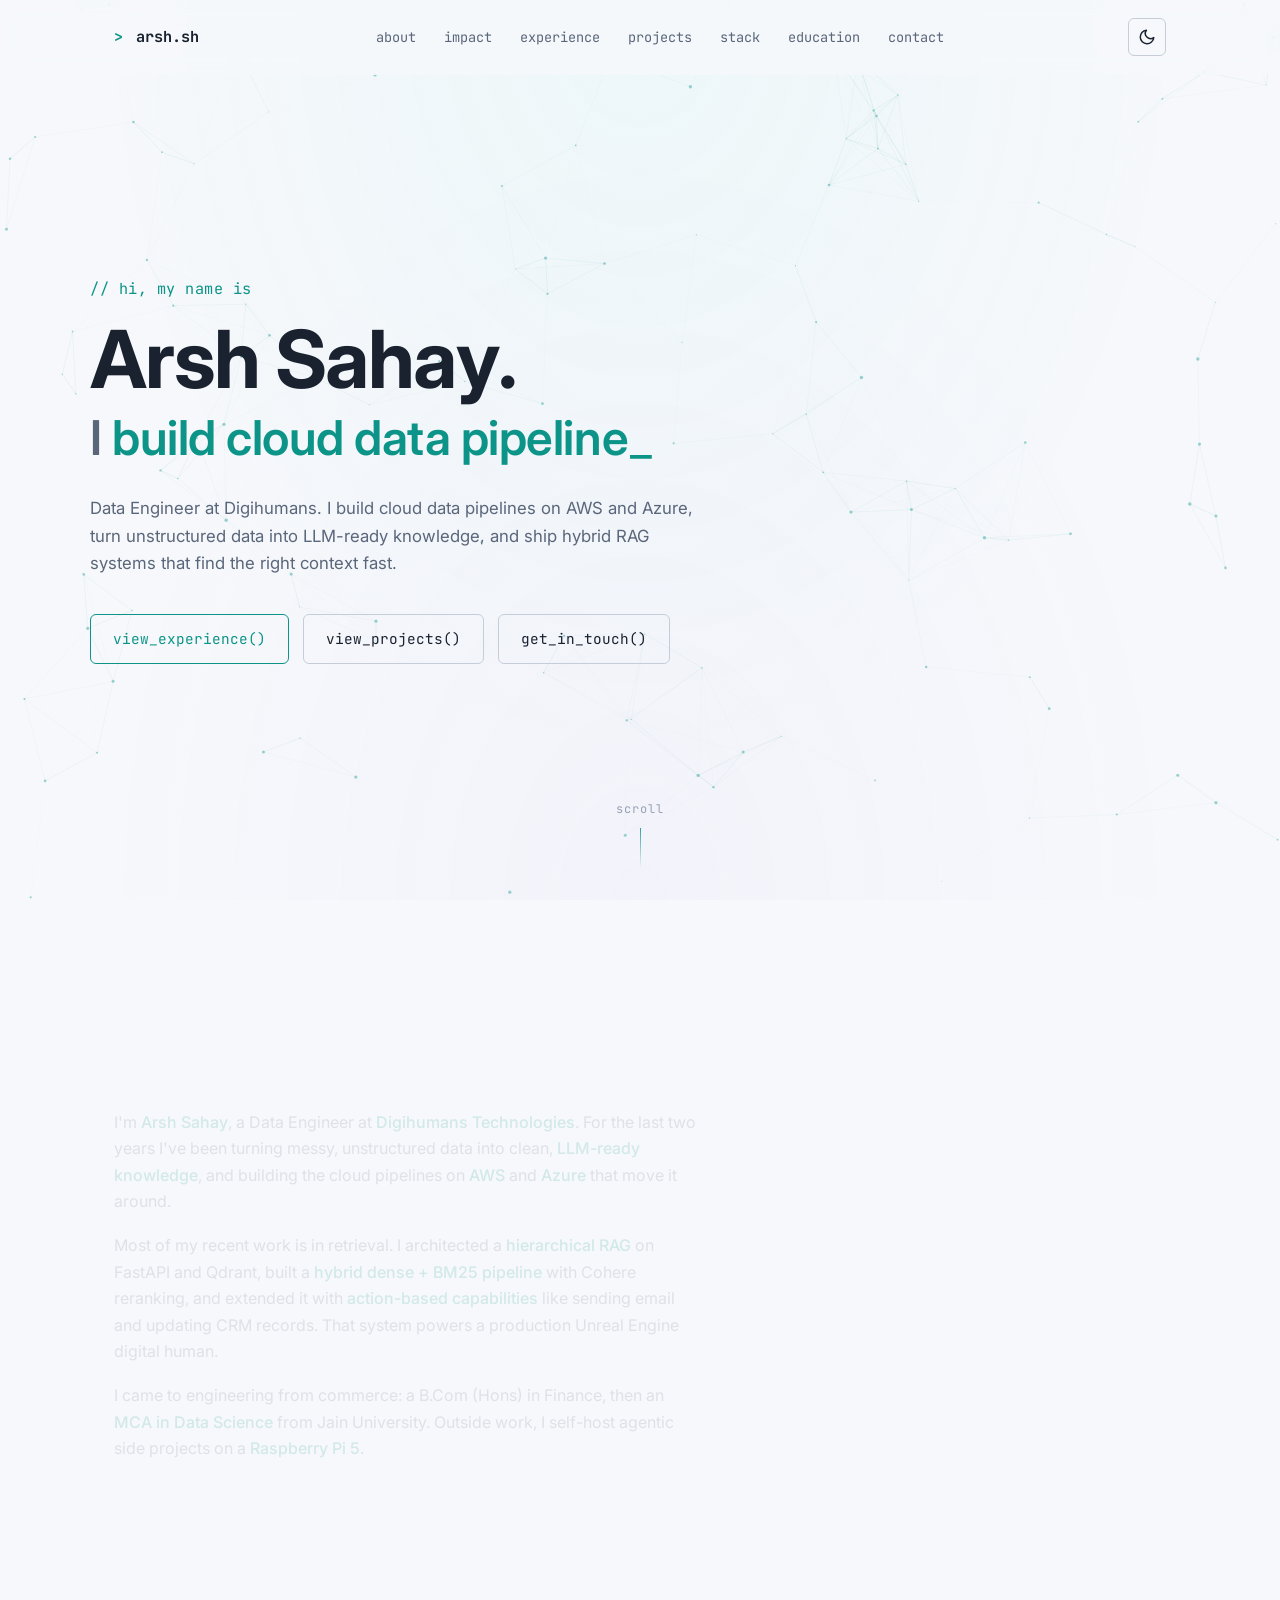
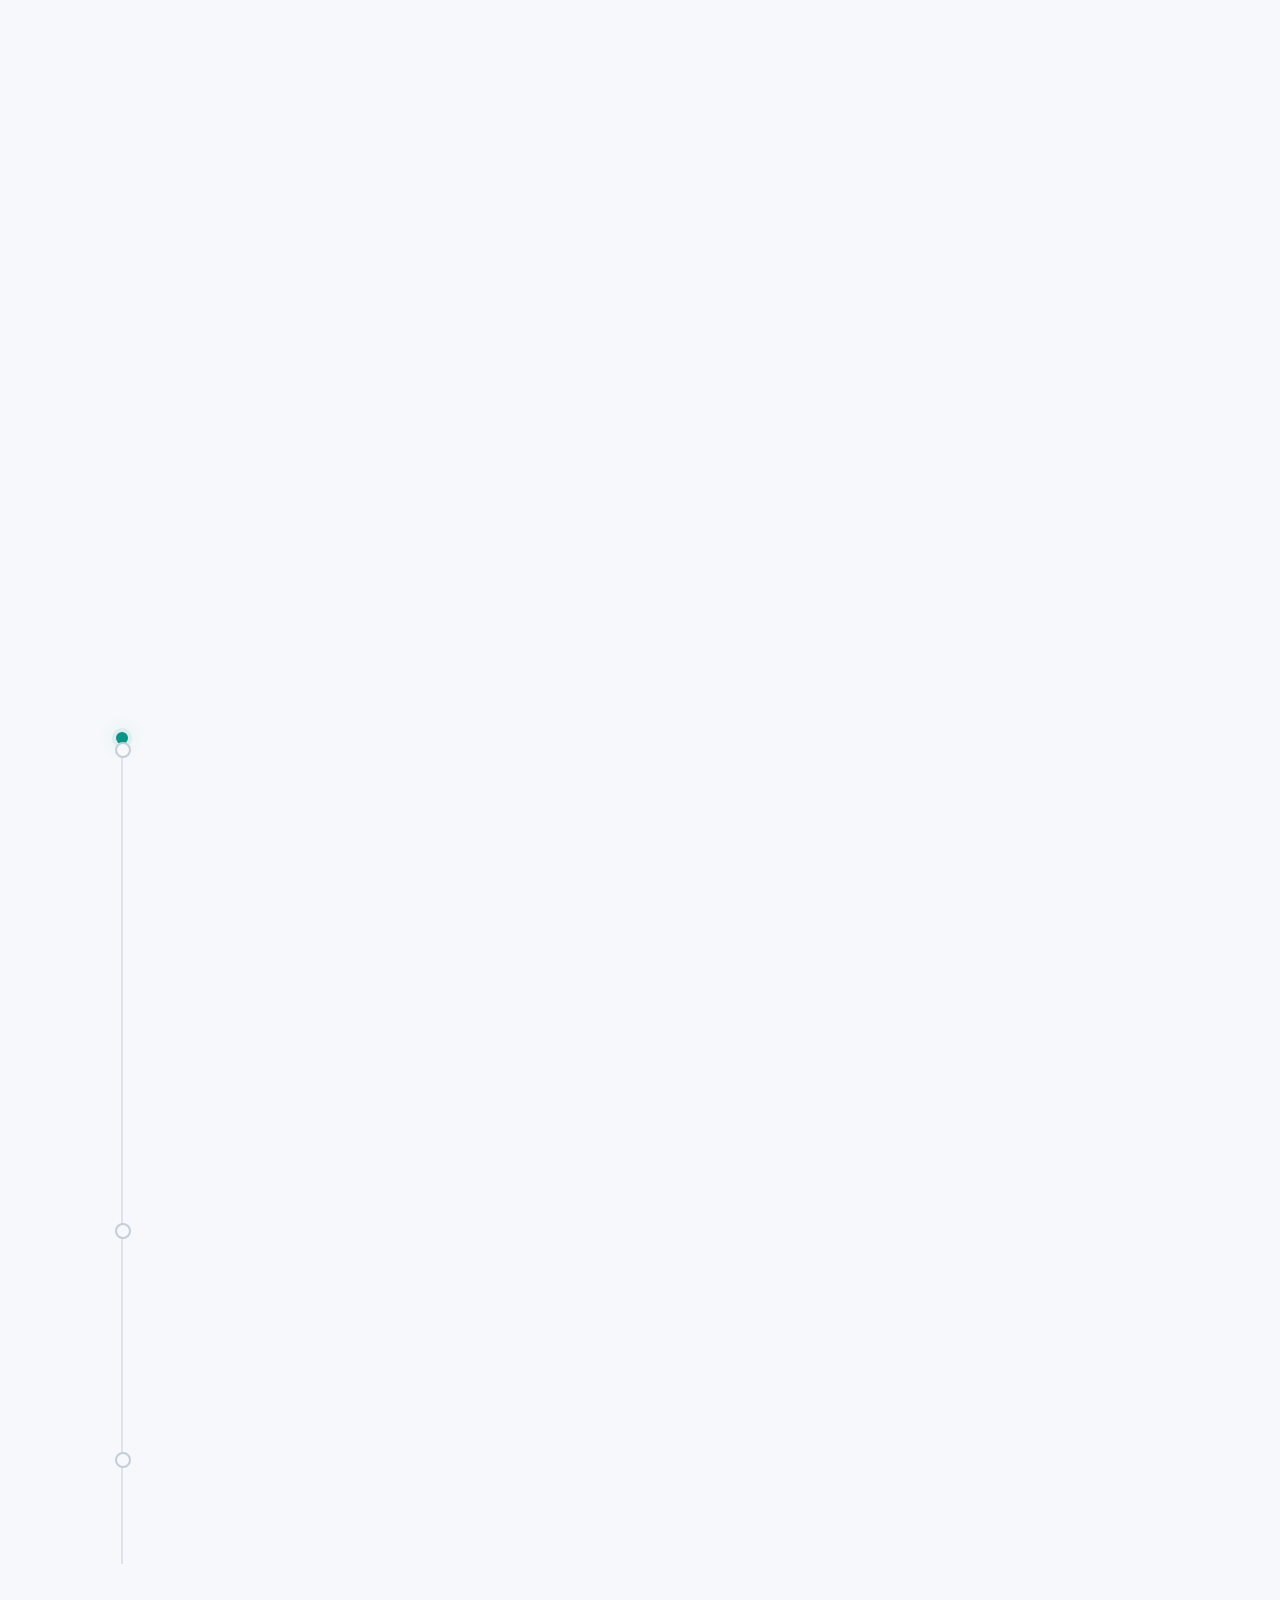
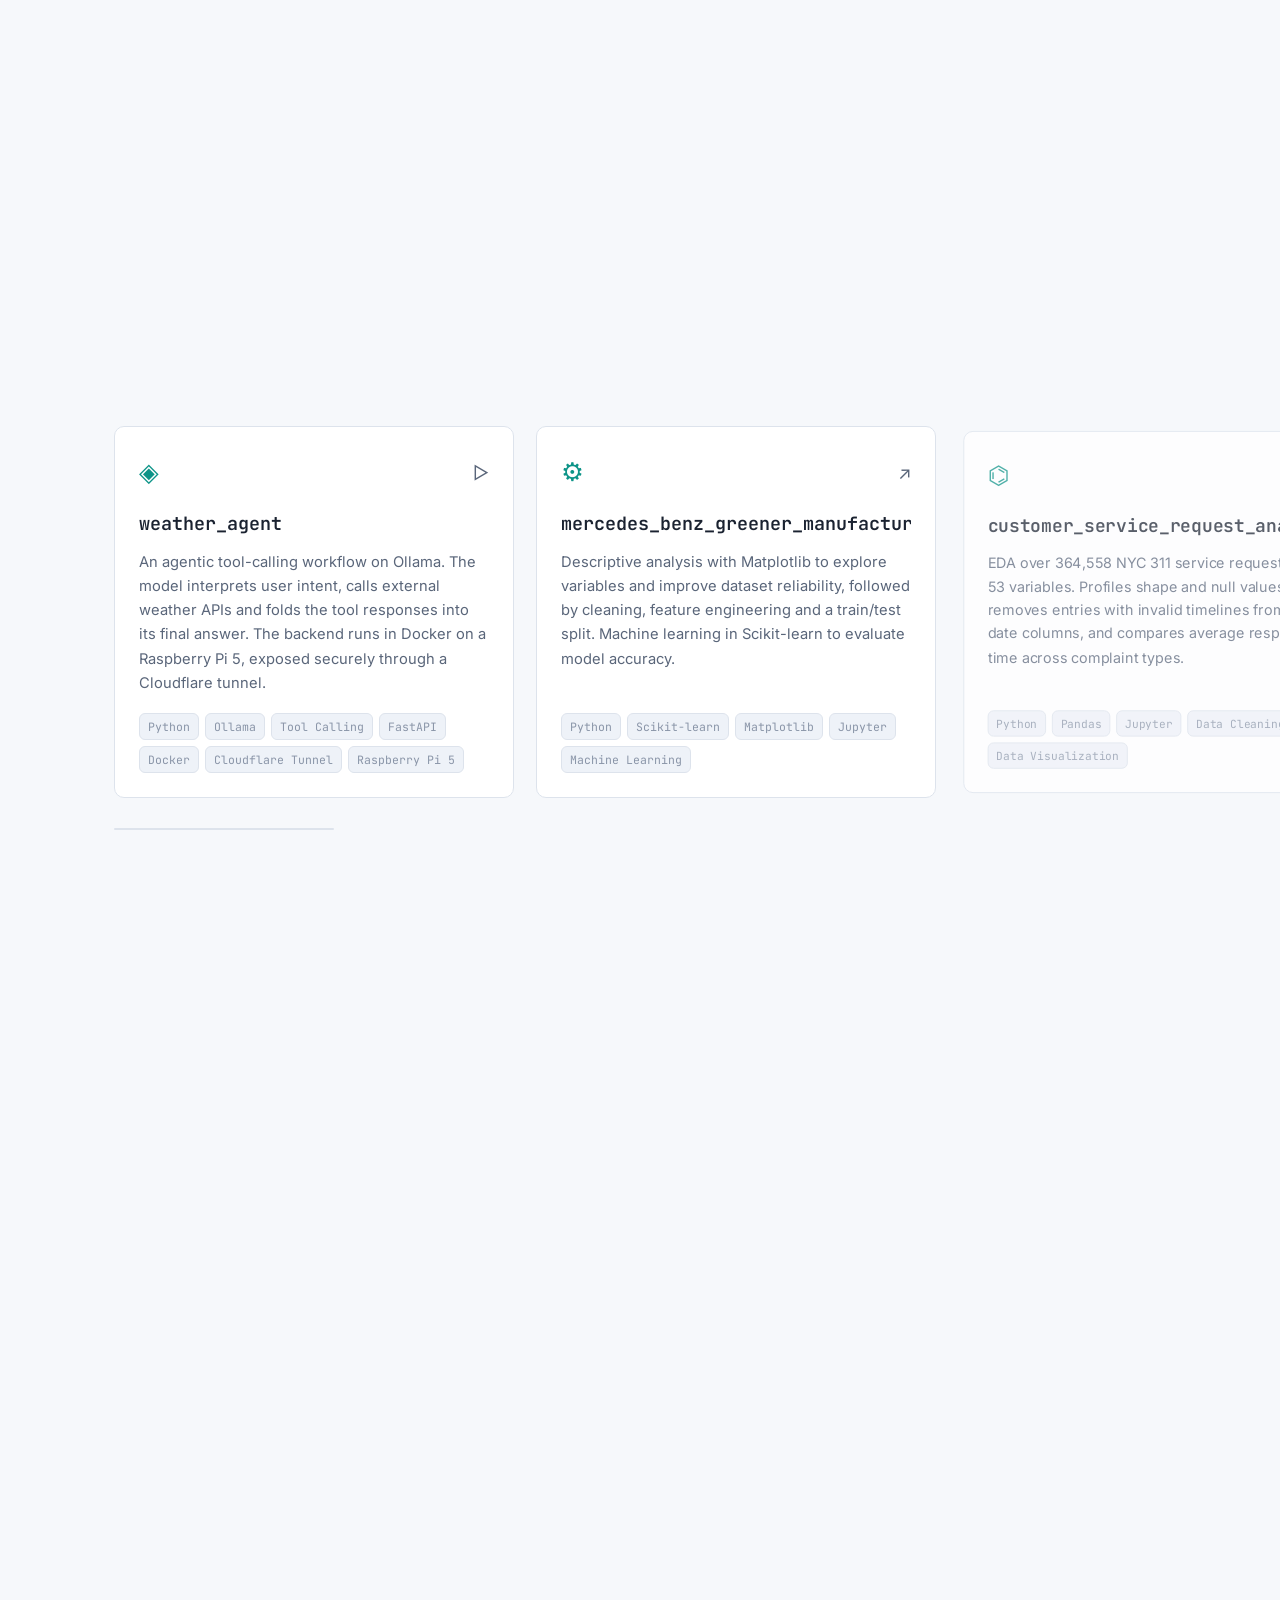
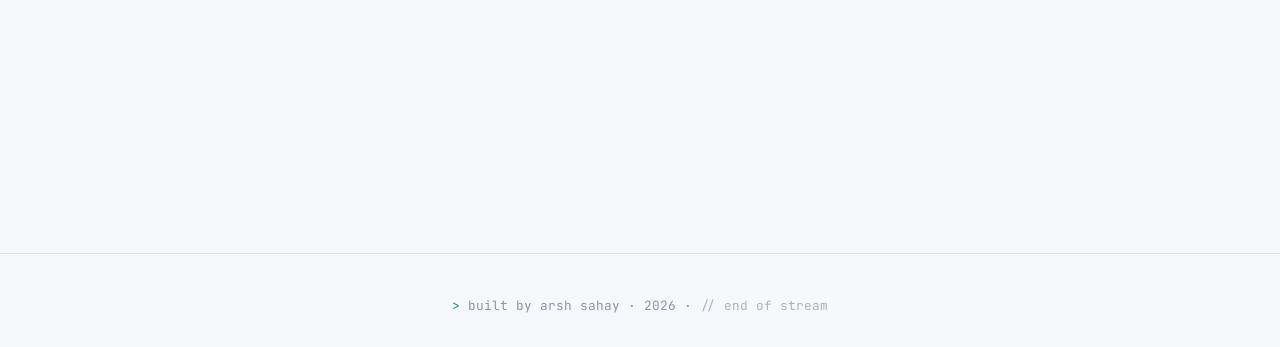
==== commit b398df9a: "stats_update" ====
--- a/index.html
+++ b/index.html
@@ -149,9 +149,9 @@
       </div>
       <div class="impact__grid">
         <div class="metric">
-          <div class="metric__value"><span data-count="60">60</span>%</div>
+          <div class="metric__value"><span data-count="80">80</span>%</div>
           <div class="metric__label">faster RAG responses</div>
-          <p class="metric__sub">Avg. response time cut from 20–22s to 8s with hierarchical chunk expansion.</p>
+          <p class="metric__sub">Avg. response time cut from 20–22s to 4s with hierarchical chunk expansion.</p>
         </div>
         <div class="metric">
           <div class="metric__value"><span data-count="50">50</span>%</div>
@@ -185,7 +185,7 @@
             <div class="pipeline__year">Jan 2025 — Present · Hyderabad (Remote)</div>
             <h3 class="pipeline__title">Data Engineer <span class="pipeline__at">@ Digihumans Technologies Pvt. Ltd.</span></h3>
             <ul class="pipeline__points">
-              <li>Architected a <strong>hierarchical RAG</strong> on FastAPI and Qdrant with parent, sibling and neighbouring chunk expansion, cutting average response time from <strong>20–22s to 8s</strong> (60–63% reduction).</li>
+              <li>Architected a <strong>hierarchical RAG</strong> on FastAPI and Qdrant with parent, sibling and neighbouring chunk expansion, cutting average response time from <strong>20–22s to 4s</strong> (80–82% reduction).</li>
               <li>Developed a <strong>hybrid retrieval pipeline</strong>: dense + BM25 sparse retrieval, query classification, contextual query expansion, context expansion and Cohere reranking before generation.</li>
               <li>Added <strong>action-based capabilities</strong> to the RAG system with multi-step execution and prompting for missing inputs, covering email listing, email sending and CRM updates.</li>
               <li>Designed <strong>cloud data pipelines</strong> on AWS EC2, Lambda, S3 and SQS for scalable processing and workflow automation, including SQS workloads with <strong>queue-depth scaling</strong>.</li>
--- a/styles.css
+++ b/styles.css
@@ -1,10 +1,10 @@
 /* =========================================================
-   Arsh Sahay â€” Portfolio
+   Arsh Sahay — Portfolio
    Theme: dark, terminal-inspired, data-pipeline aesthetic
    ========================================================= */
 
 :root {
-  /* defaults â†’ dark theme */
+  /* defaults → dark theme */
   --bg: #0a0e14;
   --bg-elev: #0f141b;
   --bg-elev-2: #141a23;
@@ -761,7 +761,7 @@
   line-height: 1.6;
 }
 .pipeline__points li::before {
-  content: "â–¹";
+  content: "\25B9"; /* ▹ as an escape, so file encoding can't break it */
   position: absolute;
   left: 0;
   top: 0;
